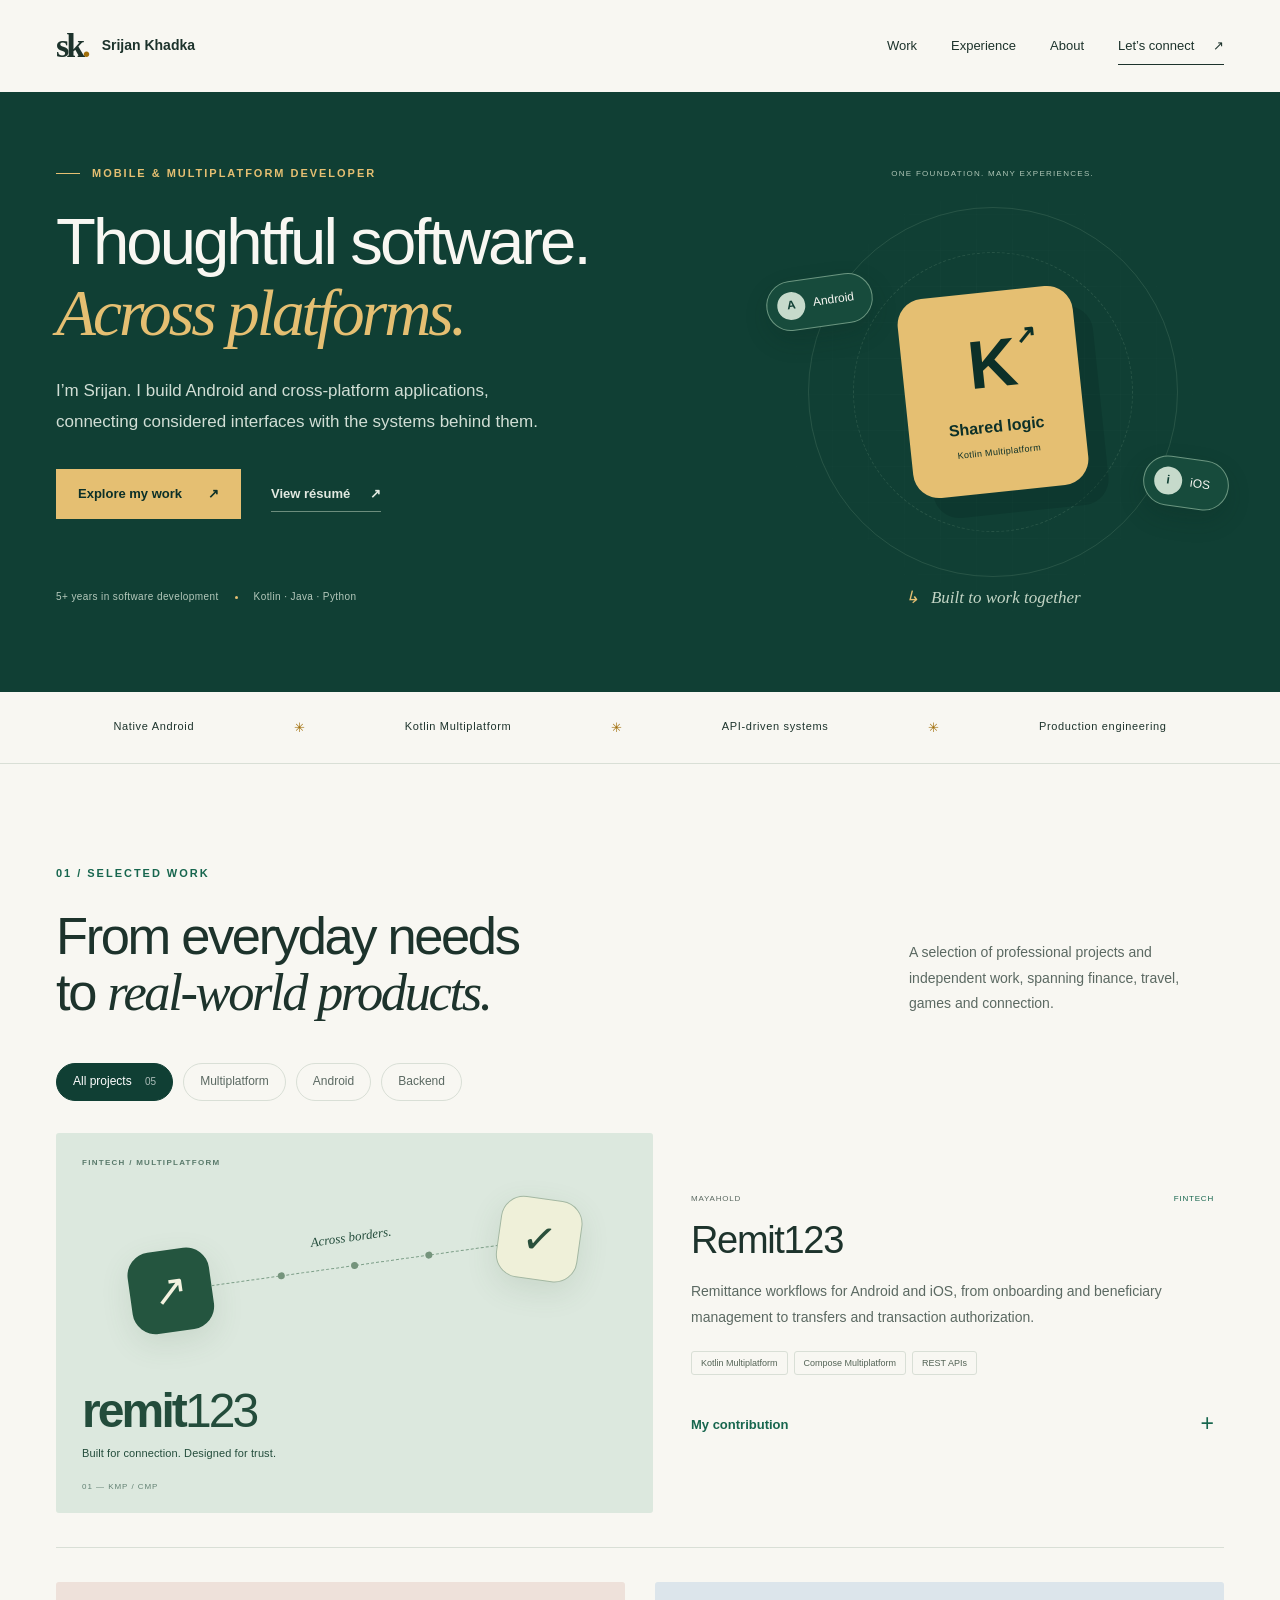
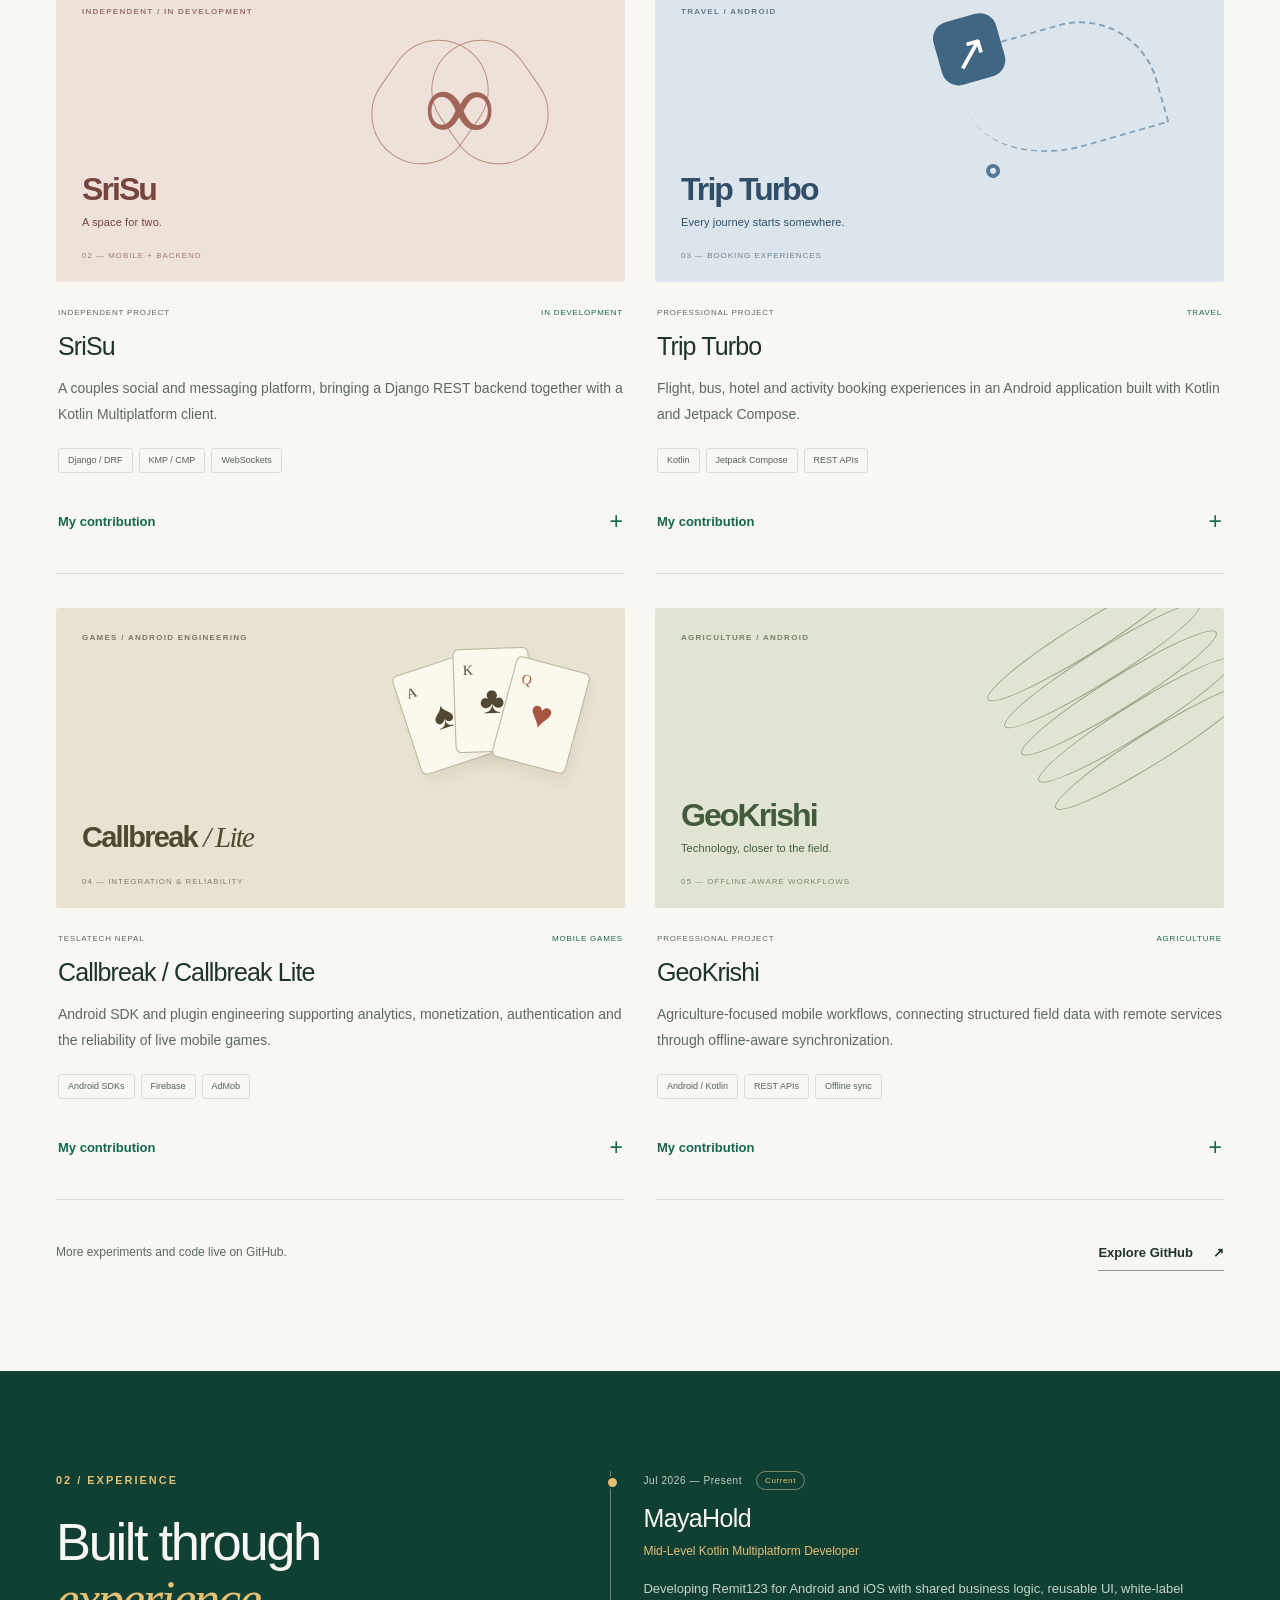
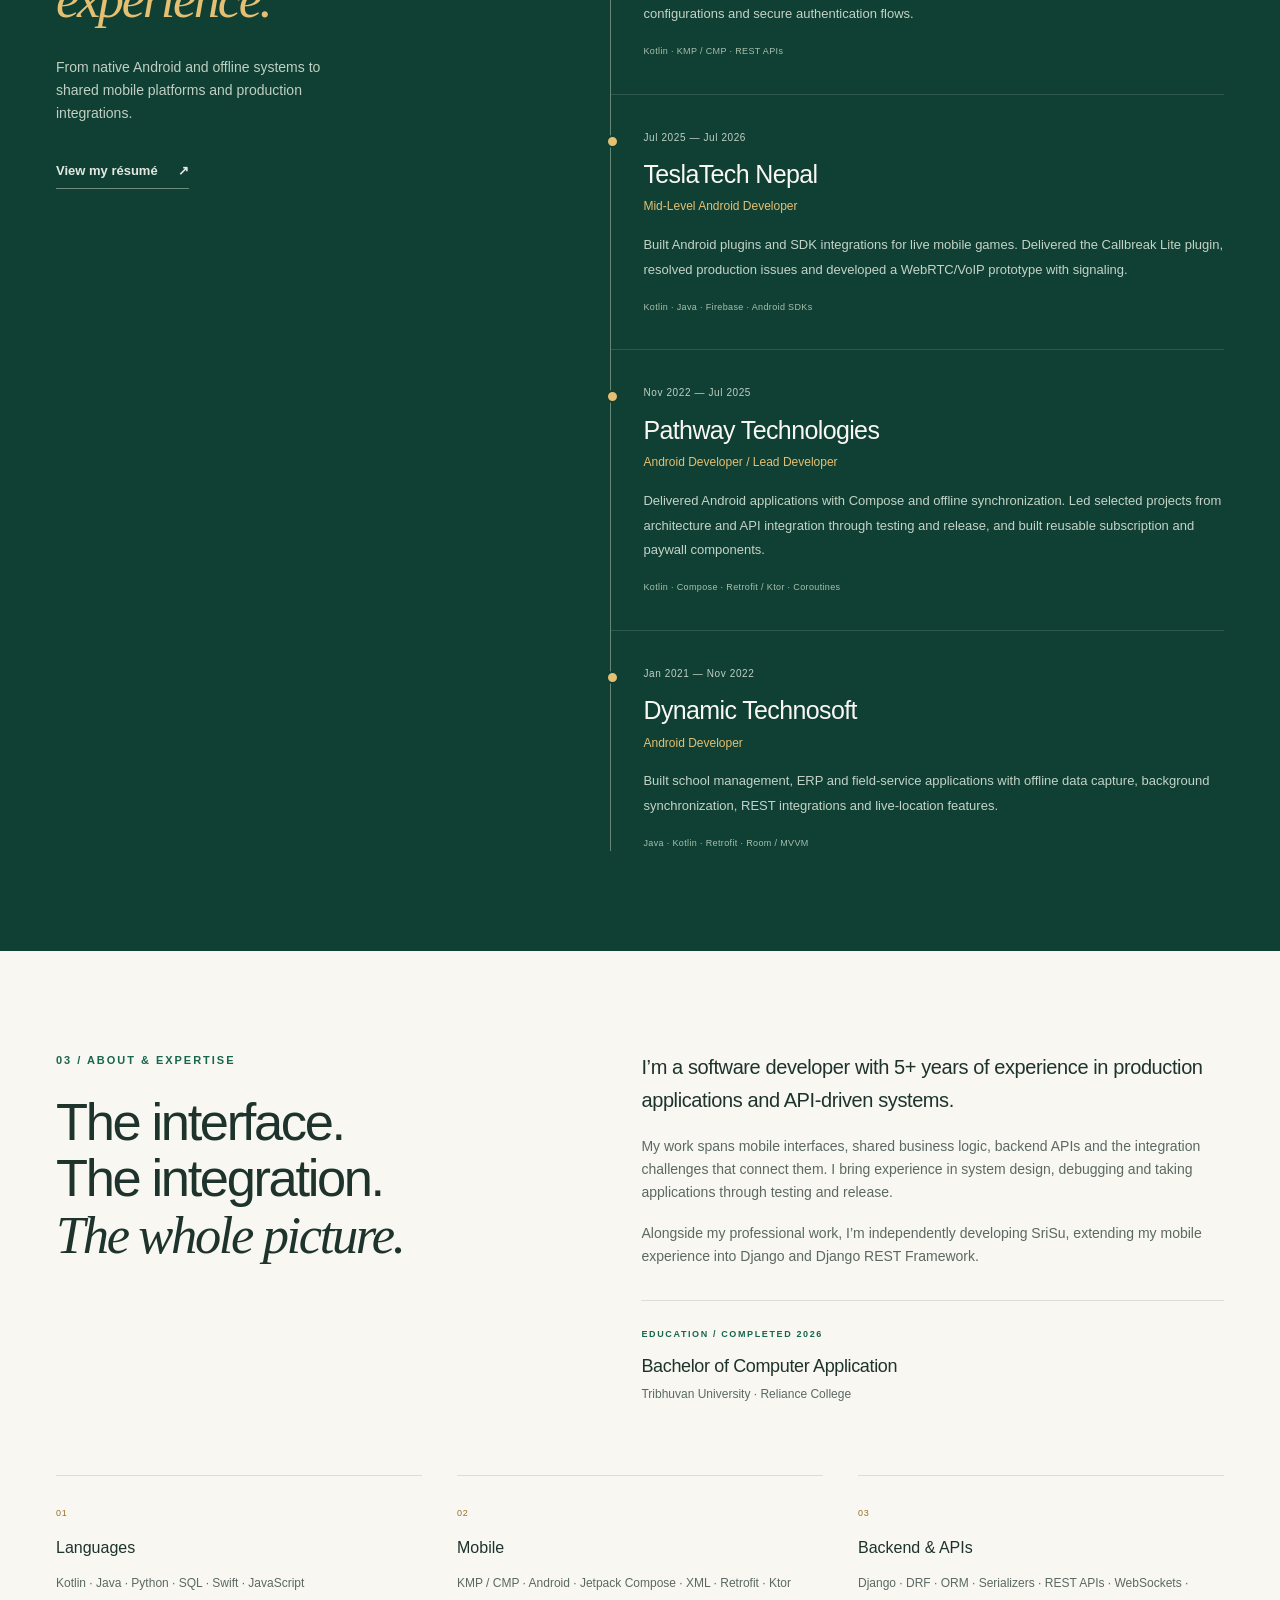
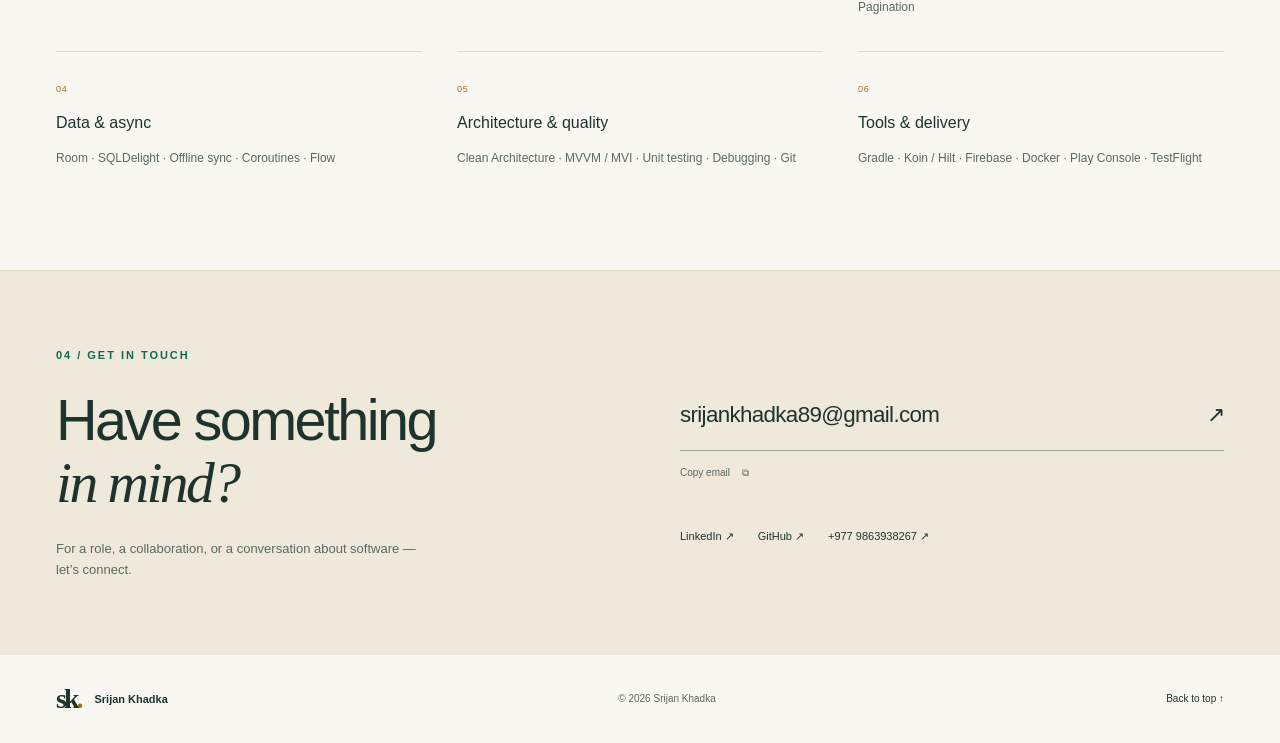
==== index.html @ 3e7a10bf "Build professional portfolio with projects, experience and printable resume" ====
<!doctype html>
<html lang="en">
<head>
  <meta charset="utf-8">
  <meta name="viewport" content="width=device-width, initial-scale=1">
  <meta name="theme-color" content="#103f34">
  <meta name="description" content="Srijan Khadka — software developer with 5+ years of experience in Android, Kotlin Multiplatform and API-driven systems. Explore projects, experience and skills.">
  <meta property="og:type" content="website">
  <meta property="og:title" content="Srijan Khadka | Mobile & Multiplatform Developer">
  <meta property="og:description" content="Thoughtful software. Across platforms. Android, Kotlin Multiplatform and API-driven systems.">
  <meta property="og:url" content="https://srizan12.github.io/Portfolio-Srijan-Khadka/">
  <meta property="og:image" content="https://srizan12.github.io/Portfolio-Srijan-Khadka/social-preview.png">
  <link rel="canonical" href="https://srizan12.github.io/Portfolio-Srijan-Khadka/">
  <link rel="icon" href="favicon.svg" type="image/svg+xml">
  <link rel="stylesheet" href="styles.css">
  <script src="app.js" defer></script>
  <noscript><style>.menu-toggle,.filters,.copy-email{display:none}.site-header nav{display:flex}</style></noscript>
  <title>Srijan Khadka | Mobile & Multiplatform Developer</title>
</head>
<body>
  <a class="skip-link" href="#main">Skip to content</a>
  <header class="site-header">
    <a class="brand" href="#home" aria-label="Srijan Khadka, home"><span class="monogram">sk<span>.</span></span><span>Srijan Khadka</span></a>
    <button class="menu-toggle" aria-expanded="false" aria-controls="navigation">Menu <span aria-hidden="true">☰</span></button>
    <nav id="navigation" aria-label="Main navigation">
      <a href="#work">Work</a><a href="#experience">Experience</a><a href="#about">About</a><a class="nav-contact" href="#contact">Let’s connect <span aria-hidden="true">↗</span></a>
    </nav>
  </header>
  <main id="main">
    <section class="hero" id="home" aria-labelledby="hero-title">
      <div class="hero-main">
        <p class="eyebrow"><span class="small-line"></span> Mobile & multiplatform developer</p>
        <h1 id="hero-title">Thoughtful software.<br><em>Across platforms.</em></h1>
        <p class="hero-intro">I’m Srijan. I build Android and cross-platform applications, connecting considered interfaces with the systems behind them.</p>
        <div class="hero-actions"><a class="button button-gold" href="#work">Explore my work <span aria-hidden="true">↗</span></a><a class="text-link light" href="resume.html">View résumé <span aria-hidden="true">↗</span></a></div>
        <div class="hero-foot"><span>5+ years in software development</span><span class="foot-divider" aria-hidden="true"></span><span>Kotlin · Java · Python</span></div>
      </div>
      <div class="hero-art" aria-label="Shared Kotlin logic connecting Android and iOS">
        <div class="art-grid" aria-hidden="true"></div><span class="art-label">ONE FOUNDATION. MANY EXPERIENCES.</span>
        <div class="orbit orbit-one" aria-hidden="true"></div><div class="orbit orbit-two" aria-hidden="true"></div>
        <div class="platform platform-android"><span class="platform-icon" aria-hidden="true">A</span><span>Android</span></div>
        <div class="shared-core"><span class="core-symbol" aria-hidden="true">K<span>↗</span></span><span>Shared logic</span><small>Kotlin Multiplatform</small></div>
        <div class="platform platform-ios"><span class="platform-icon" aria-hidden="true">i</span><span>iOS</span></div>
        <span class="art-bottom"><span aria-hidden="true">↳</span> Built to work together</span>
      </div>
    </section>
    <div class="expertise-strip" aria-label="Areas of focus"><span>Native Android</span><span aria-hidden="true">✳</span><span>Kotlin Multiplatform</span><span aria-hidden="true">✳</span><span>API-driven systems</span><span aria-hidden="true">✳</span><span>Production engineering</span></div>

    <section class="section work-section" id="work" aria-labelledby="work-title">
      <div class="section-heading"><div><p class="eyebrow">01 / Selected work</p><h2 id="work-title">From everyday needs<br>to <em>real-world products.</em></h2></div><p class="section-note">A selection of professional projects and independent work, spanning finance, travel, games and connection.</p></div>
      <div class="filters" role="group" aria-label="Filter projects"><button aria-pressed="true" data-filter="all">All projects <span>05</span></button><button aria-pressed="false" data-filter="multiplatform">Multiplatform</button><button aria-pressed="false" data-filter="android">Android</button><button aria-pressed="false" data-filter="backend">Backend</button></div>
      <p class="sr-only" id="filter-status" role="status" aria-live="polite"></p>
      <div class="projects">
        <article class="project featured" data-categories="multiplatform" id="remit123">
          <div class="project-art remit-art" aria-hidden="true"><span class="project-art-label">FINTECH / MULTIPLATFORM</span><div class="transfer-graphic"><div class="transfer-node">↗</div><div class="transfer-path"><i></i><i></i><i></i><span>Across borders.</span></div><div class="transfer-node destination">✓</div></div><div class="art-wordmark">remit<span>123</span><small>Built for connection. Designed for trust.</small></div><span class="art-index">01 — KMP / CMP</span></div>
          <div class="project-body"><div class="project-meta"><span>MayaHold</span><span>Fintech</span></div><h3>Remit123</h3><p>Remittance workflows for Android and iOS, from onboarding and beneficiary management to transfers and transaction authorization.</p><div class="tags"><span>Kotlin Multiplatform</span><span>Compose Multiplatform</span><span>REST APIs</span></div><details><summary>My contribution <span aria-hidden="true">+</span></summary><div class="project-detail"><p>Develop shared business logic, reusable interfaces and white-label configurations. Integrate onboarding, OTP, recipient and transaction APIs with validation, error handling and token-based sessions.</p><p>Implement biometric and MPIN flows, and coordinate debugging, QA and release testing across platforms.</p></div></details></div>
        </article>
        <article class="project" data-categories="multiplatform backend" id="srisu">
          <div class="project-art srisu-art" aria-hidden="true"><span class="project-art-label">INDEPENDENT / IN DEVELOPMENT</span><div class="connection-symbol"><i></i><i></i><span>∞</span></div><div class="art-wordmark">SriSu<small>A space for two.</small></div><span class="art-index">02 — MOBILE + BACKEND</span></div>
          <div class="project-body"><div class="project-meta"><span>Independent project</span><span>In development</span></div><h3>SriSu</h3><p>A couples social and messaging platform, bringing a Django REST backend together with a Kotlin Multiplatform client.</p><div class="tags"><span>Django / DRF</span><span>KMP / CMP</span><span>WebSockets</span></div><details><summary>My contribution <span aria-hidden="true">+</span></summary><div class="project-detail"><p>Independently developing ORM models, serializers, API views, authentication, permissions and pagination for couple profiles and Moments.</p><p>Designing private chat with WebSockets and integrating APIs with an offline-aware mobile architecture.</p><a class="text-link" href="https://github.com/SriZan12/SriSu" target="_blank" rel="noopener noreferrer">Explore the public client repository <span aria-hidden="true">↗</span></a></div></details></div>
        </article>
        <article class="project" data-categories="android" id="trip-turbo">
          <div class="project-art trip-art" aria-hidden="true"><span class="project-art-label">TRAVEL / ANDROID</span><div class="route-graphic"><span class="route-start"></span><span class="route-end">↗</span></div><div class="art-wordmark">Trip Turbo<small>Every journey starts somewhere.</small></div><span class="art-index">03 — BOOKING EXPERIENCES</span></div>
          <div class="project-body"><div class="project-meta"><span>Professional project</span><span>Travel</span></div><h3>Trip Turbo</h3><p>Flight, bus, hotel and activity booking experiences in an Android application built with Kotlin and Jetpack Compose.</p><div class="tags"><span>Kotlin</span><span>Jetpack Compose</span><span>REST APIs</span></div><details><summary>My contribution <span aria-hidden="true">+</span></summary><div class="project-detail"><p>Led architecture, REST API integration and delivery across the platform’s booking flows.</p></div></details></div>
        </article>
        <article class="project" data-categories="android" id="callbreak">
          <div class="project-art callbreak-art" aria-hidden="true"><span class="project-art-label">GAMES / ANDROID ENGINEERING</span><div class="playing-cards"><div>A<span>♠</span></div><div>K<span>♣</span></div><div>Q<span>♥</span></div></div><div class="art-wordmark">Callbreak <span>/ Lite</span></div><span class="art-index">04 — INTEGRATION & RELIABILITY</span></div>
          <div class="project-body"><div class="project-meta"><span>TeslaTech Nepal</span><span>Mobile games</span></div><h3>Callbreak / Callbreak Lite</h3><p>Android SDK and plugin engineering supporting analytics, monetization, authentication and the reliability of live mobile games.</p><div class="tags"><span>Android SDKs</span><span>Firebase</span><span>AdMob</span></div><details><summary>My contribution <span aria-hidden="true">+</span></summary><div class="project-detail"><p>Supported Callbreak and Callbreak Lite through SDK integration and production debugging. Independently delivered the Lite plugin.</p><p>Built and maintained integrations for notifications, in-app updates and deep links, and resolved crashes, ANRs and integration issues.</p></div></details></div>
        </article>
        <article class="project" data-categories="android" id="geokrishi">
          <div class="project-art geo-art" aria-hidden="true"><span class="project-art-label">AGRICULTURE / ANDROID</span><div class="field-lines"><i></i><i></i><i></i><i></i><i></i></div><div class="art-wordmark">GeoKrishi<small>Technology, closer to the field.</small></div><span class="art-index">05 — OFFLINE-AWARE WORKFLOWS</span></div>
          <div class="project-body"><div class="project-meta"><span>Professional project</span><span>Agriculture</span></div><h3>GeoKrishi</h3><p>Agriculture-focused mobile workflows, connecting structured field data with remote services through offline-aware synchronization.</p><div class="tags"><span>Android / Kotlin</span><span>REST APIs</span><span>Offline sync</span></div><details><summary>My contribution <span aria-hidden="true">+</span></summary><div class="project-detail"><p>Developed mobile workflows for agriculture, including API integration, structured field data capture and offline-aware synchronization.</p></div></details></div>
        </article>
      </div>
      <div class="work-footer"><p>More experiments and code live on GitHub.</p><a class="text-link" href="https://github.com/SriZan12" target="_blank" rel="noopener noreferrer">Explore GitHub <span aria-hidden="true">↗</span></a></div>
    </section>

    <section class="experience-section" id="experience" aria-labelledby="experience-title"><div class="section experience-inner">
      <div class="experience-intro"><p class="eyebrow">02 / Experience</p><h2 id="experience-title">Built through<br><em>experience.</em></h2><p>From native Android and offline systems to shared mobile platforms and production integrations.</p><a class="text-link light" href="resume.html">View my résumé <span aria-hidden="true">↗</span></a></div>
      <div class="timeline">
        <article class="job"><div class="job-date">Jul 2026 — Present <span class="current">Current</span></div><h3>MayaHold</h3><p class="job-title">Mid-Level Kotlin Multiplatform Developer</p><p>Developing Remit123 for Android and iOS with shared business logic, reusable UI, white-label configurations and secure authentication flows.</p><div class="job-stack">Kotlin · KMP / CMP · REST APIs</div></article>
        <article class="job"><div class="job-date">Jul 2025 — Jul 2026</div><h3>TeslaTech Nepal</h3><p class="job-title">Mid-Level Android Developer</p><p>Built Android plugins and SDK integrations for live mobile games. Delivered the Callbreak Lite plugin, resolved production issues and developed a WebRTC/VoIP prototype with signaling.</p><div class="job-stack">Kotlin · Java · Firebase · Android SDKs</div></article>
        <article class="job"><div class="job-date">Nov 2022 — Jul 2025</div><h3>Pathway Technologies</h3><p class="job-title">Android Developer / Lead Developer</p><p>Delivered Android applications with Compose and offline synchronization. Led selected projects from architecture and API integration through testing and release, and built reusable subscription and paywall components.</p><div class="job-stack">Kotlin · Compose · Retrofit / Ktor · Coroutines</div></article>
        <article class="job"><div class="job-date">Jan 2021 — Nov 2022</div><h3>Dynamic Technosoft</h3><p class="job-title">Android Developer</p><p>Built school management, ERP and field-service applications with offline data capture, background synchronization, REST integrations and live-location features.</p><div class="job-stack">Java · Kotlin · Retrofit · Room / MVVM</div></article>
      </div>
    </div></section>

    <section class="section" id="about" aria-labelledby="about-title">
      <div class="about-grid"><div><p class="eyebrow">03 / About & expertise</p><h2 id="about-title">The interface.<br>The integration.<br><em>The whole picture.</em></h2></div><div class="about-copy"><p class="lead">I’m a software developer with 5+ years of experience in production applications and API-driven systems.</p><p>My work spans mobile interfaces, shared business logic, backend APIs and the integration challenges that connect them. I bring experience in system design, debugging and taking applications through testing and release.</p><p>Alongside my professional work, I’m independently developing SriSu, extending my mobile experience into Django and Django REST Framework.</p><div class="education"><span class="eyebrow">Education / Completed 2026</span><h3>Bachelor of Computer Application</h3><p>Tribhuvan University · Reliance College</p></div></div></div>
      <div class="skills-grid">
        <div class="skill-group"><span class="skill-number">01</span><h3>Languages</h3><p>Kotlin · Java · Python · SQL · Swift · JavaScript</p></div>
        <div class="skill-group"><span class="skill-number">02</span><h3>Mobile</h3><p>KMP / CMP · Android · Jetpack Compose · XML · Retrofit · Ktor</p></div>
        <div class="skill-group"><span class="skill-number">03</span><h3>Backend & APIs</h3><p>Django · DRF · ORM · Serializers · REST APIs · WebSockets · Pagination</p></div>
        <div class="skill-group"><span class="skill-number">04</span><h3>Data & async</h3><p>Room · SQLDelight · Offline sync · Coroutines · Flow</p></div>
        <div class="skill-group"><span class="skill-number">05</span><h3>Architecture & quality</h3><p>Clean Architecture · MVVM / MVI · Unit testing · Debugging · Git</p></div>
        <div class="skill-group"><span class="skill-number">06</span><h3>Tools & delivery</h3><p>Gradle · Koin / Hilt · Firebase · Docker · Play Console · TestFlight</p></div>
      </div>
    </section>
    <section class="contact-section" id="contact" aria-labelledby="contact-title"><div class="section contact-inner"><div><p class="eyebrow">04 / Get in touch</p><h2 id="contact-title">Have something<br><em>in mind?</em></h2><p>For a role, a collaboration, or a conversation about software — let’s connect.</p></div><div class="contact-links"><a class="email-link" href="mailto:srijankhadka89@gmail.com">srijankhadka89@gmail.com <span aria-hidden="true">↗</span></a><button class="copy-email" type="button">Copy email <span aria-hidden="true">⧉</span></button><span class="copy-status" role="status" aria-live="polite"></span><div class="social-links"><a href="https://www.linkedin.com/in/srijan-khadka-b233951b5/" target="_blank" rel="noopener noreferrer">LinkedIn ↗</a><a href="https://github.com/SriZan12" target="_blank" rel="noopener noreferrer">GitHub ↗</a><a href="tel:+9779863938267">+977 9863938267 ↗</a></div></div></div></section>
  </main>
  <footer class="site-footer"><a class="brand" href="#home"><span class="monogram">sk<span>.</span></span><span>Srijan Khadka</span></a><p>© <span id="year">2026</span> Srijan Khadka</p><a class="back-top" href="#home">Back to top ↑</a></footer>
</body>
</html>
---- styles.css ----
@charset "UTF-8";
:root{--forest:#103f34;--deep:#0c3028;--green:#17664e;--gold:#e5bf72;--paper:#f8f7f2;--ink:#1d332c;--muted:#5b6962;--line:#d9dfd6;--serif:Georgia,'Times New Roman',serif;--sans:Inter,'Segoe UI',Arial,sans-serif}
*{box-sizing:border-box}html{scroll-behavior:smooth;scroll-padding-top:100px}body{margin:0;background:var(--paper);color:var(--ink);font-family:var(--sans);font-size:16px;line-height:1.65;-webkit-font-smoothing:antialiased}a{color:inherit;text-decoration:none}button{font:inherit;cursor:pointer}button,a,summary{-webkit-tap-highlight-color:transparent}button:focus-visible,a:focus-visible,summary:focus-visible{outline:3px solid #b77b14;outline-offset:5px}::selection{background:var(--gold);color:var(--deep)}h1,h2,h3,p{margin:0}h1,h2{font-weight:400;letter-spacing:-.045em;line-height:1.08}h2{font-size:clamp(2.5rem,4.1vw,4rem)}h1 em,h2 em{font-family:var(--serif);font-weight:400}h3{line-height:1.25}p{color:var(--muted)}.section{max-width:1280px;padding:100px 56px;margin:auto}.eyebrow{font-size:11px;font-weight:700;letter-spacing:.18em;text-transform:uppercase;margin-bottom:25px;color:var(--green)}.site-header{height:92px;padding:0 56px;max-width:1440px;margin:auto;display:flex;align-items:center;justify-content:space-between;gap:24px}.brand{display:inline-flex;align-items:center;gap:14px;font-size:14px;font-weight:600}.monogram{font-size:34px;font-family:var(--serif);font-weight:700;letter-spacing:-3px;line-height:1}.monogram span{color:#a16f0b}nav{display:flex;align-items:center;gap:34px;font-size:13px}nav a:hover{color:var(--green)}.nav-contact{border-bottom:1px solid var(--ink);padding:8px 0}.nav-contact span{margin-left:15px}.menu-toggle{display:none}.hero{display:grid;grid-template-columns:1.35fr 1fr;background:var(--forest);color:var(--paper);max-width:1360px;margin:0 auto;min-height:600px;overflow:hidden}.hero-main{padding:72px 0 45px 56px;position:relative;z-index:1}.hero .eyebrow{color:var(--gold);display:flex;align-items:center;gap:12px}.small-line{height:1px;width:24px;background:var(--gold)}h1{font-size:clamp(3.2rem,5.1vw,5rem)}h1 em{color:var(--gold)}.hero-intro{max-width:500px;color:#d1ded5;font-size:17px;line-height:1.8;margin:28px 0 32px}.hero-actions{display:flex;align-items:center;gap:30px}.button{display:inline-flex;gap:26px;align-items:center;padding:14px 22px;font-size:13px;font-weight:600;transition:transform .2s,background .2s}.button:hover{transform:translateY(-3px)}.button-gold{color:var(--deep);background:var(--gold)}.button-gold:hover{background:#f2d18e}.text-link{font-size:13px;font-weight:600;display:inline-flex;align-items:center;gap:20px;border-bottom:1px solid #8b9a8e;padding:7px 0}.text-link:hover{color:var(--green);border-color:var(--green)}.text-link.light{color:#e2e9e1;border-color:#6c8d7d}.text-link.light:hover{color:var(--gold);border-color:var(--gold)}.hero-foot{font-size:10px;letter-spacing:.04em;color:#b5c9bc;display:flex;align-items:center;gap:16px;margin-top:70px}.foot-divider{width:3px;height:3px;background:var(--gold);border-radius:50%}.hero-art{position:relative;isolation:isolate;min-height:540px;margin:25px 30px 25px 0;overflow:hidden}.art-grid{position:absolute;inset:25px;background-image:linear-gradient(#ffffff06 1px,transparent 1px),linear-gradient(90deg,#ffffff06 1px,transparent 1px);background-size:36px 36px;mask-image:radial-gradient(ellipse,#000,transparent 75%)}.art-label{position:absolute;top:50px;left:50%;transform:translateX(-50%);font-size:8px;letter-spacing:.16em;white-space:nowrap;color:#afc6b7}.orbit{position:absolute;top:50%;left:50%;border:1px solid #6d947e40;transform:translate(-50%,-50%);border-radius:50%;width:370px;height:370px}.orbit-two{width:280px;height:280px;border-style:dashed;transform:translate(-50%,-50%) rotate(-25deg)}.shared-core{position:absolute;top:50%;left:50%;transform:translate(-50%,-50%) rotate(-6deg);display:flex;align-items:center;flex-direction:column;justify-content:center;background:var(--gold);color:var(--deep);height:200px;width:176px;border-radius:26px;box-shadow:18px 22px 0 #072a2350;z-index:2}.core-symbol{font-size:68px;line-height:1.15;font-weight:800;letter-spacing:-5px;position:relative}.core-symbol span{font-size:25px;position:absolute;top:0;right:-27px;letter-spacing:0}.shared-core>span:nth-child(2){font-size:16px;font-weight:600;margin-top:12px}.shared-core small{font-size:9px;letter-spacing:.04em;margin-top:4px}.platform{position:absolute;display:flex;align-items:center;gap:8px;padding:10px 18px 10px 10px;border:1px solid #6b9680;background:#174b3c;border-radius:30px;font-size:12px;z-index:3;box-shadow:0 10px 25px #09291e33}.platform-icon{height:28px;width:28px;border-radius:50%;background:#c6dacb;color:var(--forest);display:grid;place-items:center;font-weight:600}.platform-android{left:6%;top:29%;transform:rotate(-8deg)}.platform-ios{right:4%;bottom:29%;transform:rotate(8deg)}.art-bottom{position:absolute;bottom:55px;left:50%;transform:translateX(-50%);white-space:nowrap;font-family:var(--serif);font-size:17px;font-style:italic;color:#c2d4c4}.art-bottom span{color:var(--gold);margin-right:8px}.expertise-strip{max-width:1360px;margin:auto;display:flex;justify-content:space-evenly;gap:16px;padding:25px 30px;border-bottom:1px solid var(--line);font-size:11px;letter-spacing:.06em}.expertise-strip span:nth-child(even){color:#a16f0b;font-size:13px}.section-heading{display:flex;align-items:flex-end;justify-content:space-between;gap:40px;margin-bottom:42px}.section-note{max-width:315px;font-size:14px;line-height:1.8;padding-bottom:5px}.filters{display:flex;gap:10px;flex-wrap:wrap;margin-bottom:32px}.filters button{border:1px solid var(--line);padding:8px 16px;border-radius:24px;background:transparent;color:var(--muted);font-size:12px}.filters button[aria-pressed=true]{background:var(--forest);border-color:var(--forest);color:white}.filters button:hover{border-color:var(--forest)}.filters button span{margin-left:10px;opacity:.65;font-size:10px}.projects{display:grid;grid-template-columns:1fr 1fr;gap:34px 30px}.project{min-width:0;border-bottom:1px solid var(--line);padding-bottom:22px}.project[hidden]{display:none}.featured{grid-column:1/-1;display:grid;grid-template-columns:1.12fr 1fr;align-items:center;gap:38px;padding-bottom:34px}.project-art{height:300px;position:relative;overflow:hidden;border-radius:3px}.featured .project-art{height:380px}.project-art-label{position:absolute;left:26px;top:23px;font-size:8px;letter-spacing:.16em;font-weight:600;opacity:.7}.art-index{position:absolute;bottom:20px;left:26px;font-size:8px;letter-spacing:.12em;opacity:.65}.art-wordmark{position:absolute;left:26px;bottom:53px;font-size:32px;font-weight:600;letter-spacing:-.06em;line-height:1.2}.art-wordmark small{display:block;font-size:11px;letter-spacing:.01em;font-weight:400;margin-top:7px}.remit-art{background:#dce8de;color:#234c3b}.remit-art .art-wordmark{font-size:48px}.remit-art .art-wordmark>span{font-weight:300}.transfer-graphic{position:absolute;top:24%;left:12%;right:12%;display:flex;align-items:center;transform:rotate(-8deg)}.transfer-node{flex-shrink:0;width:82px;height:82px;border-radius:23px;background:#24553f;box-shadow:0 10px 30px #446b4820;color:#f4f2df;display:grid;place-items:center;font-size:42px}.destination{background:#eff0d9;color:#2a503c;transform:rotate(16deg);border:1px solid #a4b8a3}.transfer-path{flex:1;display:flex;justify-content:space-evenly;position:relative}.transfer-path:before{content:'';position:absolute;top:50%;width:100%;border-top:1px dashed #7e9f89}.transfer-path i{width:7px;height:7px;border-radius:50%;background:#75947c;position:relative}.transfer-path span{position:absolute;white-space:nowrap;font-family:var(--serif);font-style:italic;font-size:13px;top:-36px}.srisu-art{background:#eee1da;color:#77453d}.connection-symbol{position:absolute;right:15%;top:55px;width:160px;height:130px}.connection-symbol i{position:absolute;border:1px solid #bd8d7f;width:100px;height:130px;border-radius:55px;transform:rotate(35deg)}.connection-symbol i:nth-child(2){right:0;transform:rotate(-35deg)}.connection-symbol span{position:absolute;inset:20px 0;text-align:center;font-family:var(--serif);font-size:100px;color:#a16657;line-height:1}.trip-art{background:#dce5eb;color:#314e68}.route-graphic{position:absolute;width:190px;height:125px;border:2px dashed #88a3b7;border-left:0;border-bottom-left-radius:55%;border-top-right-radius:80px;right:12%;top:44px;transform:rotate(-16deg)}.route-start{position:absolute;width:14px;height:14px;border:4px solid #547896;border-radius:50%;bottom:-7px;left:0;background:#dce5eb}.route-end{position:absolute;top:-35px;left:-15px;width:65px;height:65px;background:#3f6683;border-radius:17px;display:grid;place-items:center;color:white;font-size:45px}.callbreak-art{background:#e8e2d0;color:#504833}.playing-cards{position:absolute;right:8%;top:55px;display:flex}.playing-cards>div{width:76px;height:104px;padding:9px;background:#fbf8ed;border:1px solid #b9b29a;border-radius:6px;box-shadow:4px 8px 12px #645b3512;font-family:var(--serif);font-size:14px;transform:rotate(-18deg)}.playing-cards>div:nth-child(2){transform:translateY(-15px) rotate(-2deg);margin-left:-27px}.playing-cards>div:nth-child(3){transform:rotate(15deg);margin-left:-27px;color:#a75440}.playing-cards span{display:block;text-align:center;font-size:38px;line-height:1}.callbreak-art .art-wordmark{font-size:29px}.callbreak-art .art-wordmark>span{font-weight:300;font-family:var(--serif);font-style:italic}.geo-art{background:#dfe5d2;color:#435b3b}.field-lines{position:absolute;width:230px;height:160px;right:-10px;top:5px;transform:rotate(-32deg);overflow:hidden}.field-lines i{display:block;height:32px;border:1px solid #90a47d;border-radius:60%}.project-body{padding:24px 2px 0}.featured .project-body{padding:0 10px 0 0}.project-meta{display:flex;gap:16px;justify-content:space-between;text-transform:uppercase;font-size:8px;letter-spacing:.1em;color:var(--muted);margin-bottom:12px}.project-meta span:last-child{color:var(--green)}.project h3{font-size:25px;font-weight:500;letter-spacing:-.035em;margin-bottom:14px}.featured h3{font-size:38px}.project-body>p{font-size:14px;line-height:1.85}.tags{display:flex;flex-wrap:wrap;gap:6px;margin:20px 0}.tags span{font-size:9px;border:1px solid var(--line);padding:4px 9px;border-radius:3px;color:#536355}.project details{font-size:13px}.project summary{list-style:none;cursor:pointer;display:flex;justify-content:space-between;align-items:center;padding:10px 0;color:var(--green);font-weight:600}.project summary::-webkit-details-marker{display:none}.project summary span{font-size:23px;font-weight:300;transition:transform .2s}.project details[open] summary span{transform:rotate(45deg)}.project-detail{border-top:1px solid var(--line);padding:14px 0 0}.project-detail p+p{margin-top:10px}.project-detail .text-link{margin-top:10px;font-size:12px}.work-footer{display:flex;justify-content:space-between;align-items:center;gap:25px;padding-top:35px}.work-footer p{font-size:12px}.experience-section{background:var(--forest);color:var(--paper)}.experience-inner{display:grid;grid-template-columns:1fr 1.35fr;gap:100px}.experience-intro{align-self:start;position:sticky;top:40px}.experience-section .eyebrow{color:var(--gold)}.experience-intro h2 em{color:var(--gold)}.experience-intro>p:not(.eyebrow){color:#c0d0c3;max-width:285px;font-size:14px;margin:28px 0}.timeline{border-left:1px solid #658575;position:relative}.job{padding:0 0 35px 32px;margin-bottom:35px;position:relative;border-bottom:1px solid #ffffff20}.job:last-child{margin-bottom:0;padding-bottom:0;border-bottom:0}.job:before{content:'';position:absolute;left:-5px;top:5px;width:9px;height:9px;border:2px solid var(--forest);background:var(--gold);border-radius:50%}.job-date{font-size:10px;letter-spacing:.06em;color:#c0d0c3;margin-bottom:13px;display:flex;align-items:center;gap:14px}.current{font-size:8px;padding:2px 8px;border:1px solid #788e66;border-radius:20px;color:var(--gold)}.job h3{font-size:25px;font-weight:400;letter-spacing:-.025em;margin-bottom:5px}.job-title{font-size:12px!important;color:var(--gold)!important;margin-bottom:15px}.job>p{color:#c4d3c7;font-size:13px;line-height:1.9}.job-stack{font-size:9px;letter-spacing:.04em;color:#a8c0ac;margin-top:17px}.about-grid{display:grid;grid-template-columns:1fr 1.2fr;gap:100px;margin-bottom:70px}.about-copy p{font-size:14px;margin-bottom:18px}.about-copy .lead{font-size:20px;line-height:1.65;letter-spacing:-.02em;color:var(--ink)}.education{border-top:1px solid var(--line);padding-top:26px;margin-top:32px}.education .eyebrow{font-size:9px;display:block;margin-bottom:13px}.education h3{font-size:18px;letter-spacing:-.02em;font-weight:500;margin-bottom:8px}.education p{font-size:12px;margin-bottom:0}.skills-grid{display:grid;grid-template-columns:repeat(3,1fr);gap:32px 35px}.skill-group{border-top:1px solid var(--line);padding-top:22px}.skill-number{font-size:9px;letter-spacing:.08em;color:#987027}.skill-group h3{font-size:16px;font-weight:500;margin:13px 0}.skill-group p{font-size:12px;line-height:2}.contact-section{background:#eee9db;border-top:1px solid #ded7c6}.contact-inner{display:grid;grid-template-columns:1fr 1fr;gap:80px;align-items:center;padding-top:75px;padding-bottom:75px}.contact-inner h2{font-size:clamp(3rem,4.5vw,4.4rem)}.contact-inner>div>p:not(.eyebrow){max-width:360px;margin-top:23px;font-size:13px}.email-link{font-size:clamp(15px,1.75vw,23px);display:flex;align-items:center;justify-content:space-between;gap:15px;border-bottom:1px solid #9aab96;letter-spacing:-.03em;padding:16px 0}.email-link:hover{color:var(--green)}.copy-email{background:transparent;border:0;color:var(--muted);padding:14px 0;font-size:10px;display:inline-flex;align-items:center;gap:12px}.copy-status{font-size:10px;color:var(--green);margin-left:12px}.social-links{display:flex;flex-wrap:wrap;gap:24px;margin-top:32px;font-size:11px}.social-links a:hover{text-decoration:underline}.site-footer{max-width:1360px;margin:auto;display:flex;align-items:center;justify-content:space-between;padding:30px 56px;gap:30px}.site-footer p{font-size:10px}.site-footer .brand{font-size:11px}.site-footer .monogram{font-size:28px}.back-top{font-size:10px}.skip-link{position:absolute;top:-100px;left:10px;padding:10px 20px;background:var(--gold);z-index:20}.skip-link:focus{top:10px}.sr-only{position:absolute;width:1px;height:1px;padding:0;margin:-1px;overflow:hidden;clip:rect(0,0,0,0);white-space:nowrap;border:0}
@media(min-width:1440px){.hero-main{padding-left:76px}.hero-art{margin-right:40px}}
@media(max-width:1050px){.site-header{padding:0 32px}.hero-main{padding-left:32px}h1{font-size:clamp(3rem,5.3vw,4rem)}.hero{grid-template-columns:1.4fr 1fr}.hero-art{margin-right:5px}.orbit-one{width:290px;height:290px}.orbit-two{width:225px;height:225px}.shared-core{width:145px;height:175px}.platform-android{left:0;top:25%}.platform-ios{right:0;bottom:25%}.hero-intro{font-size:15px}.hero-foot{font-size:9px;gap:10px}.section{padding:80px 32px}.experience-inner,.about-grid{gap:55px}.contact-inner{gap:45px}.site-footer{padding:28px 32px}.featured{gap:28px}.featured .project-art{height:360px}}
@media(max-width:760px){html{scroll-padding-top:30px}.site-header{height:auto;min-height:78px;flex-wrap:wrap;padding:20px 24px;gap:18px}.brand{font-size:12px}.monogram{font-size:30px}.menu-toggle{display:flex;align-items:center;gap:10px;border:0;background:transparent;color:var(--ink);font-size:12px;padding:8px 0}.site-header nav{display:none;flex-basis:100%;flex-direction:column;align-items:stretch;gap:0;padding:4px 0}.site-header nav.is-open{display:flex}.site-header nav a{padding:12px 0;border-bottom:1px solid var(--line)}.hero{grid-template-columns:1fr}.hero-main{padding:50px 24px 0}.hero .eyebrow{font-size:9px;letter-spacing:.14em}h1{font-size:clamp(2.8rem,8.5vw,4rem)}.hero-intro{font-size:15px;max-width:520px}.hero-foot{margin-top:35px;font-size:9px}.hero-art{min-height:370px;margin:0 15px}.art-label{top:30px}.art-bottom{bottom:25px}.platform-android{left:calc(50% - 160px);top:24%}.platform-ios{right:calc(50% - 155px);bottom:24%}.orbit-one{width:310px;height:310px}.orbit-two{width:240px;height:240px}.shared-core{height:165px;width:145px}.core-symbol{font-size:53px}.shared-core>span:nth-child(2){font-size:14px}.expertise-strip{padding:22px 24px;display:grid;grid-template-columns:1fr 1fr;gap:12px 20px;text-align:center;font-size:9px}.expertise-strip span:nth-child(even){display:none}.section{padding:65px 24px}.section-heading{display:block;margin-bottom:28px}.section-note{margin-top:24px;max-width:450px;font-size:13px}h2{font-size:2.65rem}.filters{gap:7px}.filters button{padding:8px 12px;font-size:11px}.projects{grid-template-columns:1fr;gap:32px}.featured{display:block}.featured .project-art,.project-art{height:300px}.featured .project-body{padding:24px 2px 0}.featured h3,.project h3{font-size:27px}.project-body>p{font-size:13px}.project-meta{font-size:8px}.tags span{font-size:9px}.transfer-graphic{top:20%}.transfer-node{height:68px;width:68px;font-size:34px}.remit-art .art-wordmark{font-size:39px}.work-footer{align-items:flex-start}.work-footer p{max-width:170px;font-size:11px}.work-footer .text-link{font-size:11px}.experience-inner,.about-grid,.contact-inner{grid-template-columns:1fr;gap:42px}.experience-intro{position:static}.experience-intro>p:not(.eyebrow){max-width:100%;margin:20px 0}.timeline{margin-left:5px}.job{padding-left:24px}.job h3{font-size:24px}.job-date{font-size:10px}.about-grid{margin-bottom:45px}.about-copy .lead{font-size:18px}.skills-grid{grid-template-columns:1fr 1fr;gap:28px 22px}.skill-group h3{font-size:14px}.skill-group p{font-size:11px}.contact-inner{gap:28px}.contact-inner h2{font-size:3.4rem}.email-link{font-size:19px}.social-links{gap:20px;margin-top:20px}.site-footer{padding:26px 24px;flex-wrap:wrap;gap:20px}.site-footer p{order:3;flex-basis:100%;font-size:9px}.site-footer .back-top{margin-left:auto}.hero-actions{gap:24px}.button{font-size:12px;padding:13px 18px}.text-link{font-size:12px}}
@media(max-width:360px){.hero-foot{flex-wrap:wrap;gap:8px}.foot-divider{display:none}.hero-foot span{flex-basis:100%}.hero-actions{gap:18px}.hero-main,.section{padding-left:20px;padding-right:20px}.email-link{font-size:16px}.skills-grid{grid-template-columns:1fr}.hero-art{margin:0}.art-label{font-size:7px}.filters button{font-size:10px;padding:7px 10px}}
@media(prefers-reduced-motion:reduce){html{scroll-behavior:auto}*,*:before,*:after{transition:none!important;animation:none!important}}
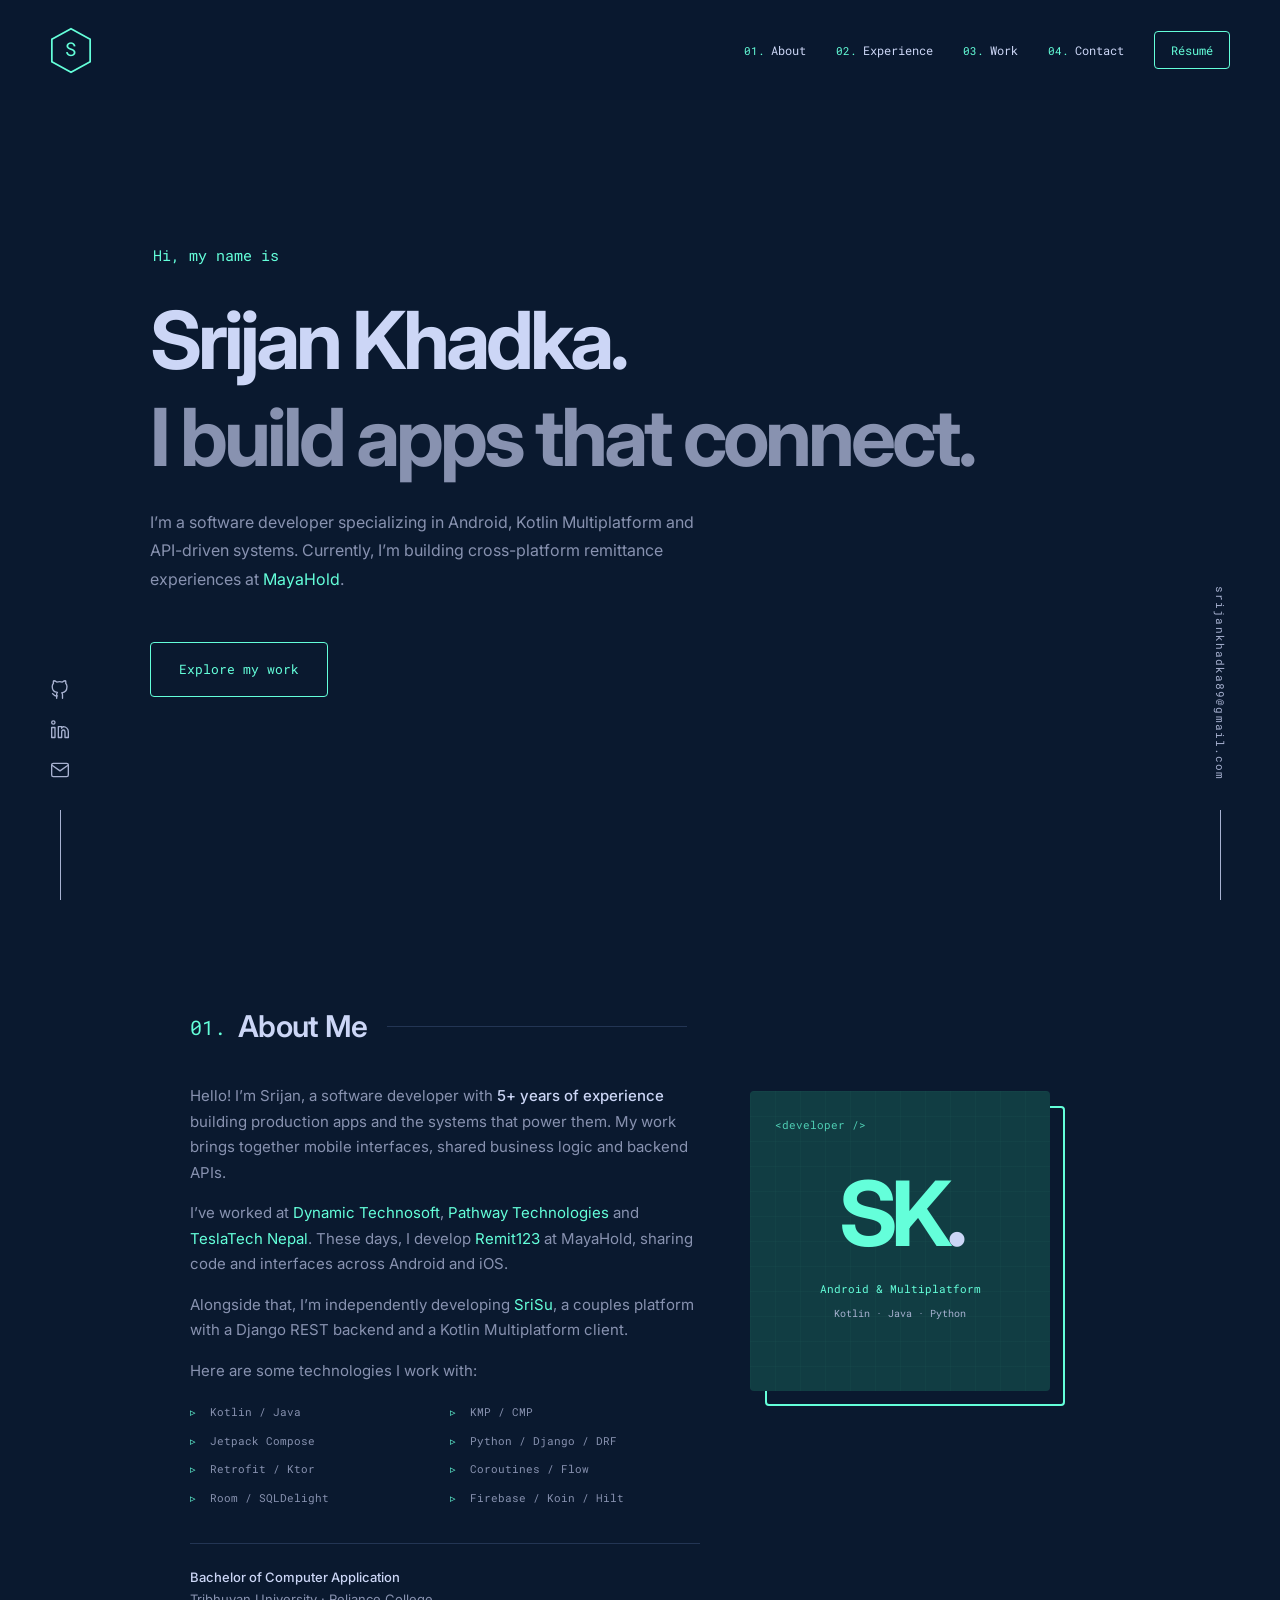
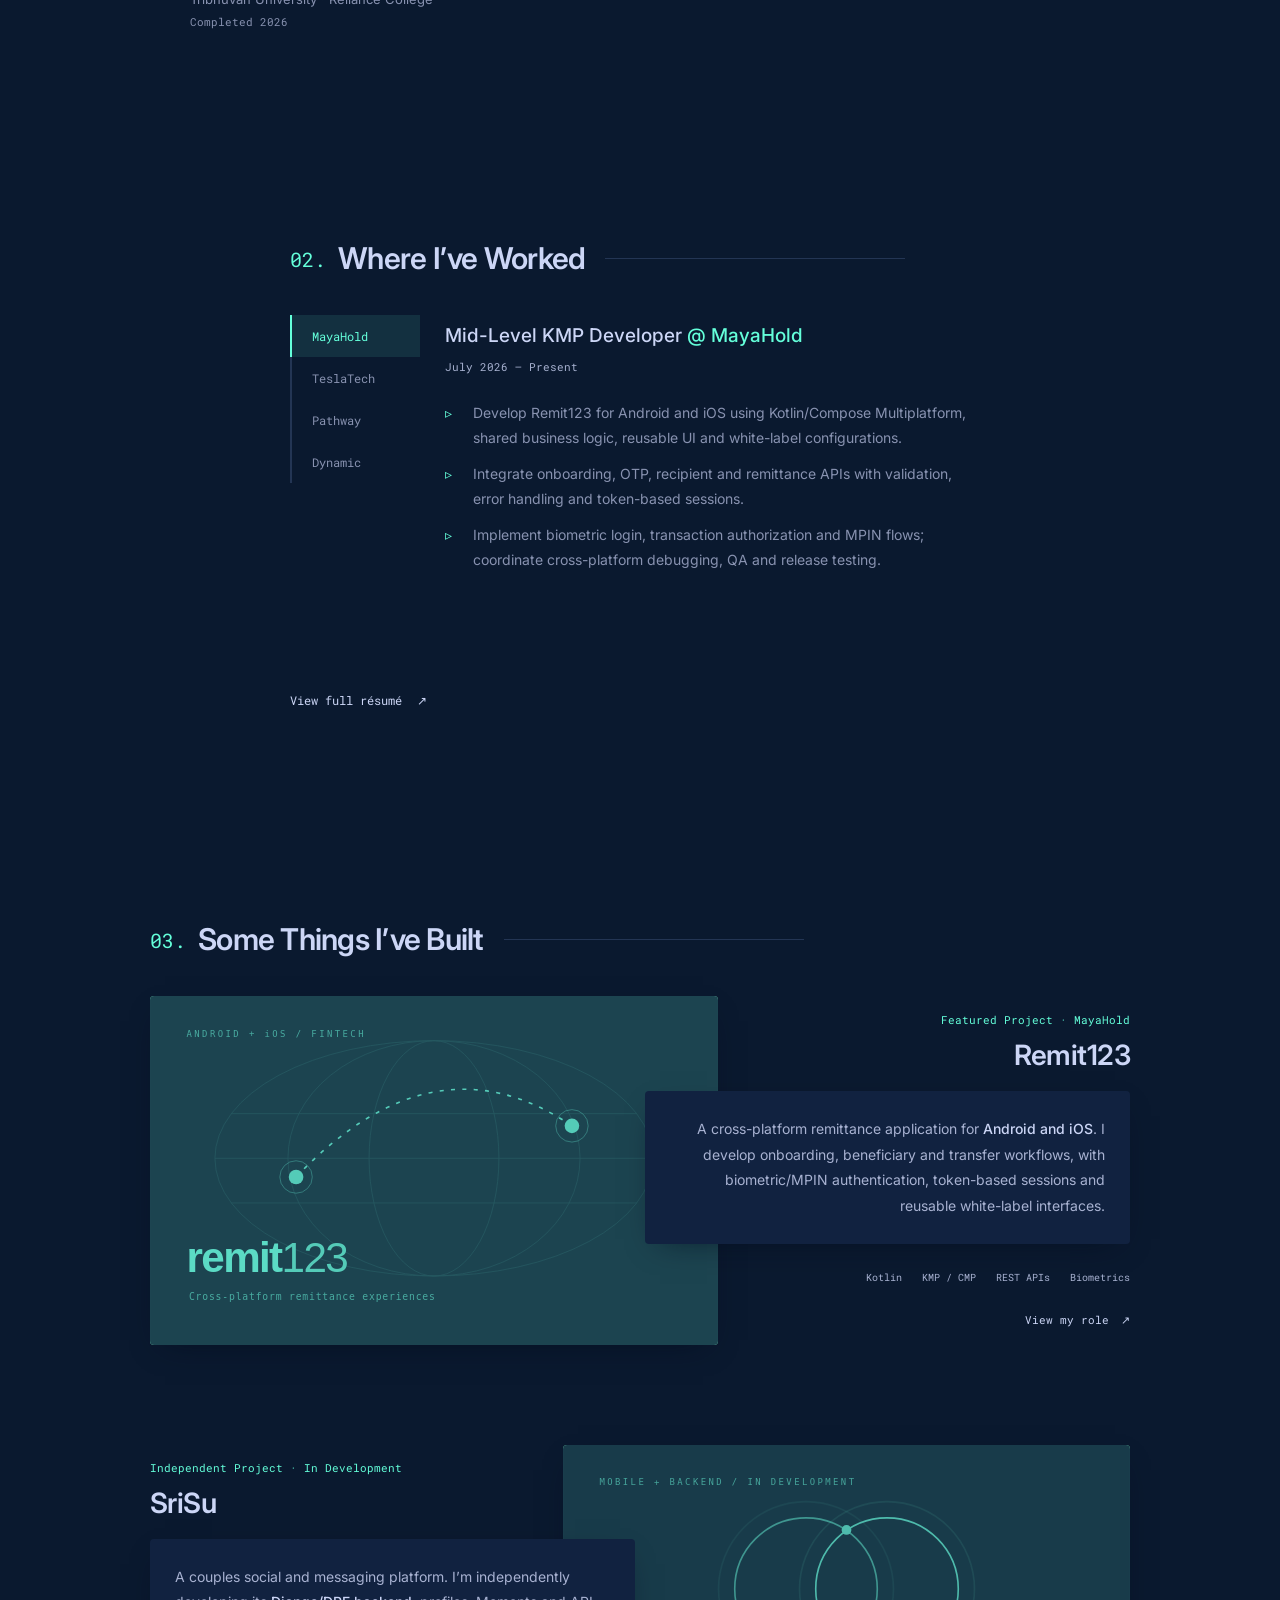
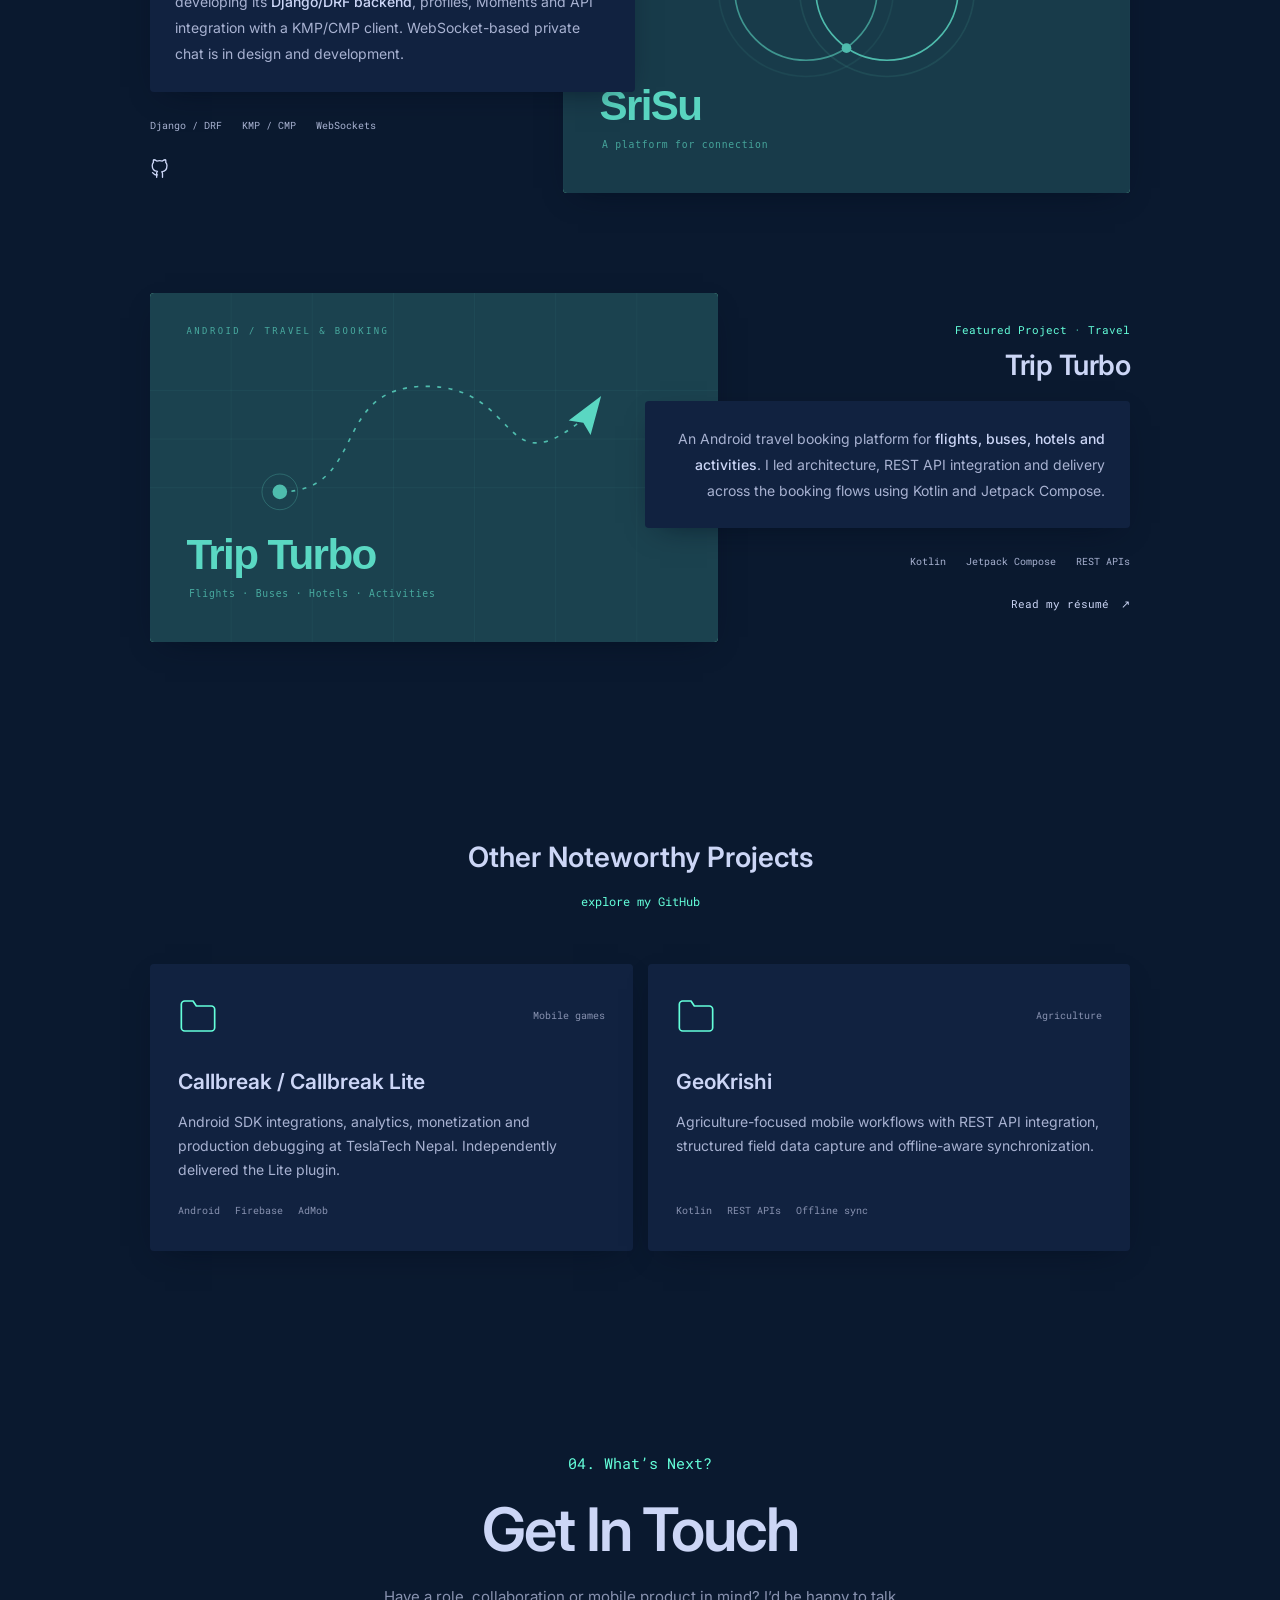
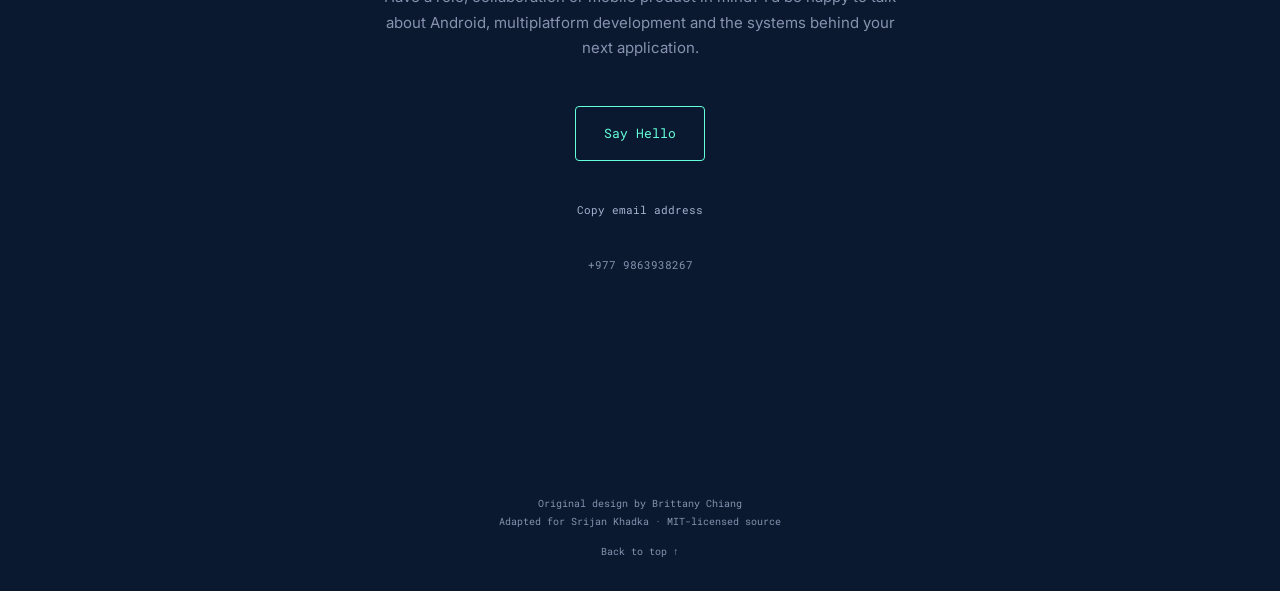
==== commit 23a27bb5: "Redesign portfolio using Brittany Chiang v4 with attribution" ====
--- a/index.html
+++ b/index.html
@@ -1,103 +1,43 @@
 <!doctype html>
-<html lang="en">
-<head>
-  <meta charset="utf-8">
-  <meta name="viewport" content="width=device-width, initial-scale=1">
-  <meta name="theme-color" content="#103f34">
-  <meta name="description" content="Srijan Khadka — software developer with 5+ years of experience in Android, Kotlin Multiplatform and API-driven systems. Explore projects, experience and skills.">
-  <meta property="og:type" content="website">
-  <meta property="og:title" content="Srijan Khadka | Mobile & Multiplatform Developer">
-  <meta property="og:description" content="Thoughtful software. Across platforms. Android, Kotlin Multiplatform and API-driven systems.">
-  <meta property="og:url" content="https://srizan12.github.io/Portfolio-Srijan-Khadka/">
-  <meta property="og:image" content="https://srizan12.github.io/Portfolio-Srijan-Khadka/social-preview.png">
-  <link rel="canonical" href="https://srizan12.github.io/Portfolio-Srijan-Khadka/">
-  <link rel="icon" href="favicon.svg" type="image/svg+xml">
-  <link rel="stylesheet" href="styles.css">
-  <script src="app.js" defer></script>
-  <noscript><style>.menu-toggle,.filters,.copy-email{display:none}.site-header nav{display:flex}</style></noscript>
-  <title>Srijan Khadka | Mobile & Multiplatform Developer</title>
-</head>
-<body>
-  <a class="skip-link" href="#main">Skip to content</a>
-  <header class="site-header">
-    <a class="brand" href="#home" aria-label="Srijan Khadka, home"><span class="monogram">sk<span>.</span></span><span>Srijan Khadka</span></a>
-    <button class="menu-toggle" aria-expanded="false" aria-controls="navigation">Menu <span aria-hidden="true">☰</span></button>
-    <nav id="navigation" aria-label="Main navigation">
-      <a href="#work">Work</a><a href="#experience">Experience</a><a href="#about">About</a><a class="nav-contact" href="#contact">Let’s connect <span aria-hidden="true">↗</span></a>
-    </nav>
-  </header>
-  <main id="main">
-    <section class="hero" id="home" aria-labelledby="hero-title">
-      <div class="hero-main">
-        <p class="eyebrow"><span class="small-line"></span> Mobile & multiplatform developer</p>
-        <h1 id="hero-title">Thoughtful software.<br><em>Across platforms.</em></h1>
-        <p class="hero-intro">I’m Srijan. I build Android and cross-platform applications, connecting considered interfaces with the systems behind them.</p>
-        <div class="hero-actions"><a class="button button-gold" href="#work">Explore my work <span aria-hidden="true">↗</span></a><a class="text-link light" href="resume.html">View résumé <span aria-hidden="true">↗</span></a></div>
-        <div class="hero-foot"><span>5+ years in software development</span><span class="foot-divider" aria-hidden="true"></span><span>Kotlin · Java · Python</span></div>
-      </div>
-      <div class="hero-art" aria-label="Shared Kotlin logic connecting Android and iOS">
-        <div class="art-grid" aria-hidden="true"></div><span class="art-label">ONE FOUNDATION. MANY EXPERIENCES.</span>
-        <div class="orbit orbit-one" aria-hidden="true"></div><div class="orbit orbit-two" aria-hidden="true"></div>
-        <div class="platform platform-android"><span class="platform-icon" aria-hidden="true">A</span><span>Android</span></div>
-        <div class="shared-core"><span class="core-symbol" aria-hidden="true">K<span>↗</span></span><span>Shared logic</span><small>Kotlin Multiplatform</small></div>
-        <div class="platform platform-ios"><span class="platform-icon" aria-hidden="true">i</span><span>iOS</span></div>
-        <span class="art-bottom"><span aria-hidden="true">↳</span> Built to work together</span>
-      </div>
-    </section>
-    <div class="expertise-strip" aria-label="Areas of focus"><span>Native Android</span><span aria-hidden="true">✳</span><span>Kotlin Multiplatform</span><span aria-hidden="true">✳</span><span>API-driven systems</span><span aria-hidden="true">✳</span><span>Production engineering</span></div>
-
-    <section class="section work-section" id="work" aria-labelledby="work-title">
-      <div class="section-heading"><div><p class="eyebrow">01 / Selected work</p><h2 id="work-title">From everyday needs<br>to <em>real-world products.</em></h2></div><p class="section-note">A selection of professional projects and independent work, spanning finance, travel, games and connection.</p></div>
-      <div class="filters" role="group" aria-label="Filter projects"><button aria-pressed="true" data-filter="all">All projects <span>05</span></button><button aria-pressed="false" data-filter="multiplatform">Multiplatform</button><button aria-pressed="false" data-filter="android">Android</button><button aria-pressed="false" data-filter="backend">Backend</button></div>
-      <p class="sr-only" id="filter-status" role="status" aria-live="polite"></p>
-      <div class="projects">
-        <article class="project featured" data-categories="multiplatform" id="remit123">
-          <div class="project-art remit-art" aria-hidden="true"><span class="project-art-label">FINTECH / MULTIPLATFORM</span><div class="transfer-graphic"><div class="transfer-node">↗</div><div class="transfer-path"><i></i><i></i><i></i><span>Across borders.</span></div><div class="transfer-node destination">✓</div></div><div class="art-wordmark">remit<span>123</span><small>Built for connection. Designed for trust.</small></div><span class="art-index">01 — KMP / CMP</span></div>
-          <div class="project-body"><div class="project-meta"><span>MayaHold</span><span>Fintech</span></div><h3>Remit123</h3><p>Remittance workflows for Android and iOS, from onboarding and beneficiary management to transfers and transaction authorization.</p><div class="tags"><span>Kotlin Multiplatform</span><span>Compose Multiplatform</span><span>REST APIs</span></div><details><summary>My contribution <span aria-hidden="true">+</span></summary><div class="project-detail"><p>Develop shared business logic, reusable interfaces and white-label configurations. Integrate onboarding, OTP, recipient and transaction APIs with validation, error handling and token-based sessions.</p><p>Implement biometric and MPIN flows, and coordinate debugging, QA and release testing across platforms.</p></div></details></div>
-        </article>
-        <article class="project" data-categories="multiplatform backend" id="srisu">
-          <div class="project-art srisu-art" aria-hidden="true"><span class="project-art-label">INDEPENDENT / IN DEVELOPMENT</span><div class="connection-symbol"><i></i><i></i><span>∞</span></div><div class="art-wordmark">SriSu<small>A space for two.</small></div><span class="art-index">02 — MOBILE + BACKEND</span></div>
-          <div class="project-body"><div class="project-meta"><span>Independent project</span><span>In development</span></div><h3>SriSu</h3><p>A couples social and messaging platform, bringing a Django REST backend together with a Kotlin Multiplatform client.</p><div class="tags"><span>Django / DRF</span><span>KMP / CMP</span><span>WebSockets</span></div><details><summary>My contribution <span aria-hidden="true">+</span></summary><div class="project-detail"><p>Independently developing ORM models, serializers, API views, authentication, permissions and pagination for couple profiles and Moments.</p><p>Designing private chat with WebSockets and integrating APIs with an offline-aware mobile architecture.</p><a class="text-link" href="https://github.com/SriZan12/SriSu" target="_blank" rel="noopener noreferrer">Explore the public client repository <span aria-hidden="true">↗</span></a></div></details></div>
-        </article>
-        <article class="project" data-categories="android" id="trip-turbo">
-          <div class="project-art trip-art" aria-hidden="true"><span class="project-art-label">TRAVEL / ANDROID</span><div class="route-graphic"><span class="route-start"></span><span class="route-end">↗</span></div><div class="art-wordmark">Trip Turbo<small>Every journey starts somewhere.</small></div><span class="art-index">03 — BOOKING EXPERIENCES</span></div>
-          <div class="project-body"><div class="project-meta"><span>Professional project</span><span>Travel</span></div><h3>Trip Turbo</h3><p>Flight, bus, hotel and activity booking experiences in an Android application built with Kotlin and Jetpack Compose.</p><div class="tags"><span>Kotlin</span><span>Jetpack Compose</span><span>REST APIs</span></div><details><summary>My contribution <span aria-hidden="true">+</span></summary><div class="project-detail"><p>Led architecture, REST API integration and delivery across the platform’s booking flows.</p></div></details></div>
-        </article>
-        <article class="project" data-categories="android" id="callbreak">
-          <div class="project-art callbreak-art" aria-hidden="true"><span class="project-art-label">GAMES / ANDROID ENGINEERING</span><div class="playing-cards"><div>A<span>♠</span></div><div>K<span>♣</span></div><div>Q<span>♥</span></div></div><div class="art-wordmark">Callbreak <span>/ Lite</span></div><span class="art-index">04 — INTEGRATION & RELIABILITY</span></div>
-          <div class="project-body"><div class="project-meta"><span>TeslaTech Nepal</span><span>Mobile games</span></div><h3>Callbreak / Callbreak Lite</h3><p>Android SDK and plugin engineering supporting analytics, monetization, authentication and the reliability of live mobile games.</p><div class="tags"><span>Android SDKs</span><span>Firebase</span><span>AdMob</span></div><details><summary>My contribution <span aria-hidden="true">+</span></summary><div class="project-detail"><p>Supported Callbreak and Callbreak Lite through SDK integration and production debugging. Independently delivered the Lite plugin.</p><p>Built and maintained integrations for notifications, in-app updates and deep links, and resolved crashes, ANRs and integration issues.</p></div></details></div>
-        </article>
-        <article class="project" data-categories="android" id="geokrishi">
-          <div class="project-art geo-art" aria-hidden="true"><span class="project-art-label">AGRICULTURE / ANDROID</span><div class="field-lines"><i></i><i></i><i></i><i></i><i></i></div><div class="art-wordmark">GeoKrishi<small>Technology, closer to the field.</small></div><span class="art-index">05 — OFFLINE-AWARE WORKFLOWS</span></div>
-          <div class="project-body"><div class="project-meta"><span>Professional project</span><span>Agriculture</span></div><h3>GeoKrishi</h3><p>Agriculture-focused mobile workflows, connecting structured field data with remote services through offline-aware synchronization.</p><div class="tags"><span>Android / Kotlin</span><span>REST APIs</span><span>Offline sync</span></div><details><summary>My contribution <span aria-hidden="true">+</span></summary><div class="project-detail"><p>Developed mobile workflows for agriculture, including API integration, structured field data capture and offline-aware synchronization.</p></div></details></div>
-        </article>
-      </div>
-      <div class="work-footer"><p>More experiments and code live on GitHub.</p><a class="text-link" href="https://github.com/SriZan12" target="_blank" rel="noopener noreferrer">Explore GitHub <span aria-hidden="true">↗</span></a></div>
-    </section>
-
-    <section class="experience-section" id="experience" aria-labelledby="experience-title"><div class="section experience-inner">
-      <div class="experience-intro"><p class="eyebrow">02 / Experience</p><h2 id="experience-title">Built through<br><em>experience.</em></h2><p>From native Android and offline systems to shared mobile platforms and production integrations.</p><a class="text-link light" href="resume.html">View my résumé <span aria-hidden="true">↗</span></a></div>
-      <div class="timeline">
-        <article class="job"><div class="job-date">Jul 2026 — Present <span class="current">Current</span></div><h3>MayaHold</h3><p class="job-title">Mid-Level Kotlin Multiplatform Developer</p><p>Developing Remit123 for Android and iOS with shared business logic, reusable UI, white-label configurations and secure authentication flows.</p><div class="job-stack">Kotlin · KMP / CMP · REST APIs</div></article>
-        <article class="job"><div class="job-date">Jul 2025 — Jul 2026</div><h3>TeslaTech Nepal</h3><p class="job-title">Mid-Level Android Developer</p><p>Built Android plugins and SDK integrations for live mobile games. Delivered the Callbreak Lite plugin, resolved production issues and developed a WebRTC/VoIP prototype with signaling.</p><div class="job-stack">Kotlin · Java · Firebase · Android SDKs</div></article>
-        <article class="job"><div class="job-date">Nov 2022 — Jul 2025</div><h3>Pathway Technologies</h3><p class="job-title">Android Developer / Lead Developer</p><p>Delivered Android applications with Compose and offline synchronization. Led selected projects from architecture and API integration through testing and release, and built reusable subscription and paywall components.</p><div class="job-stack">Kotlin · Compose · Retrofit / Ktor · Coroutines</div></article>
-        <article class="job"><div class="job-date">Jan 2021 — Nov 2022</div><h3>Dynamic Technosoft</h3><p class="job-title">Android Developer</p><p>Built school management, ERP and field-service applications with offline data capture, background synchronization, REST integrations and live-location features.</p><div class="job-stack">Java · Kotlin · Retrofit · Room / MVVM</div></article>
-      </div>
-    </div></section>
-
-    <section class="section" id="about" aria-labelledby="about-title">
-      <div class="about-grid"><div><p class="eyebrow">03 / About & expertise</p><h2 id="about-title">The interface.<br>The integration.<br><em>The whole picture.</em></h2></div><div class="about-copy"><p class="lead">I’m a software developer with 5+ years of experience in production applications and API-driven systems.</p><p>My work spans mobile interfaces, shared business logic, backend APIs and the integration challenges that connect them. I bring experience in system design, debugging and taking applications through testing and release.</p><p>Alongside my professional work, I’m independently developing SriSu, extending my mobile experience into Django and Django REST Framework.</p><div class="education"><span class="eyebrow">Education / Completed 2026</span><h3>Bachelor of Computer Application</h3><p>Tribhuvan University · Reliance College</p></div></div></div>
-      <div class="skills-grid">
-        <div class="skill-group"><span class="skill-number">01</span><h3>Languages</h3><p>Kotlin · Java · Python · SQL · Swift · JavaScript</p></div>
-        <div class="skill-group"><span class="skill-number">02</span><h3>Mobile</h3><p>KMP / CMP · Android · Jetpack Compose · XML · Retrofit · Ktor</p></div>
-        <div class="skill-group"><span class="skill-number">03</span><h3>Backend & APIs</h3><p>Django · DRF · ORM · Serializers · REST APIs · WebSockets · Pagination</p></div>
-        <div class="skill-group"><span class="skill-number">04</span><h3>Data & async</h3><p>Room · SQLDelight · Offline sync · Coroutines · Flow</p></div>
-        <div class="skill-group"><span class="skill-number">05</span><h3>Architecture & quality</h3><p>Clean Architecture · MVVM / MVI · Unit testing · Debugging · Git</p></div>
-        <div class="skill-group"><span class="skill-number">06</span><h3>Tools & delivery</h3><p>Gradle · Koin / Hilt · Firebase · Docker · Play Console · TestFlight</p></div>
-      </div>
-    </section>
-    <section class="contact-section" id="contact" aria-labelledby="contact-title"><div class="section contact-inner"><div><p class="eyebrow">04 / Get in touch</p><h2 id="contact-title">Have something<br><em>in mind?</em></h2><p>For a role, a collaboration, or a conversation about software — let’s connect.</p></div><div class="contact-links"><a class="email-link" href="mailto:srijankhadka89@gmail.com">srijankhadka89@gmail.com <span aria-hidden="true">↗</span></a><button class="copy-email" type="button">Copy email <span aria-hidden="true">⧉</span></button><span class="copy-status" role="status" aria-live="polite"></span><div class="social-links"><a href="https://www.linkedin.com/in/srijan-khadka-b233951b5/" target="_blank" rel="noopener noreferrer">LinkedIn ↗</a><a href="https://github.com/SriZan12" target="_blank" rel="noopener noreferrer">GitHub ↗</a><a href="tel:+9779863938267">+977 9863938267 ↗</a></div></div></div></section>
-  </main>
-  <footer class="site-footer"><a class="brand" href="#home"><span class="monogram">sk<span>.</span></span><span>Srijan Khadka</span></a><p>© <span id="year">2026</span> Srijan Khadka</p><a class="back-top" href="#home">Back to top ↑</a></footer>
-</body>
-</html>
+<html lang="en"><head>
+<meta charset="utf-8"><meta name="viewport" content="width=device-width,initial-scale=1"><meta name="theme-color" content="#0a192f">
+<meta name="description" content="Srijan Khadka is a software developer specializing in Android, Kotlin Multiplatform and API-driven systems. Explore his work, experience and résumé.">
+<meta property="og:type" content="website"><meta property="og:title" content="Srijan Khadka | Software Developer"><meta property="og:description" content="I build apps that connect. Android, Kotlin Multiplatform and API-driven systems."><meta property="og:url" content="https://srizan12.github.io/Portfolio-Srijan-Khadka/"><meta property="og:image" content="https://srizan12.github.io/Portfolio-Srijan-Khadka/social-preview.png"><meta name="twitter:card" content="summary_large_image">
+<link rel="canonical" href="https://srizan12.github.io/Portfolio-Srijan-Khadka/"><link rel="icon" href="favicon.svg" type="image/svg+xml"><link rel="preconnect" href="https://fonts.googleapis.com"><link rel="preconnect" href="https://fonts.gstatic.com" crossorigin><link href="https://fonts.googleapis.com/css2?family=Inter:wght@400;500;600;700&family=Roboto+Mono:wght@400;500&display=swap" rel="stylesheet"><link rel="stylesheet" href="styles.css?v=2"><script src="app.js?v=2" defer></script><title>Srijan Khadka | Software Developer</title>
+</head><body>
+<a class="skip-to-content button" href="#content">Skip to content</a>
+<svg class="icon-definitions" aria-hidden="true" xmlns="http://www.w3.org/2000/svg"><defs>
+<symbol id="icon-github" viewBox="0 0 24 24"><path d="M9 19c-4.3 1.3-4.3-2.2-6-2.7m12 5.7v-3.9a3.4 3.4 0 0 0-.9-2.7c3-.3 6.2-1.5 6.2-6.9A5.4 5.4 0 0 0 18.8 4a5 5 0 0 0-.1-3s-1.2-.4-3.8 1.5a13 13 0 0 0-6.8 0C5.5.6 4.3 1 4.3 1a5 5 0 0 0-.1 3A5.4 5.4 0 0 0 2.7 8c0 5.4 3.2 6.6 6.2 6.9a3.4 3.4 0 0 0-.9 2.7V22"/></symbol>
+<symbol id="icon-linkedin" viewBox="0 0 24 24"><path d="M16 8a6 6 0 0 1 6 6v7h-4v-7a2 2 0 0 0-4 0v7h-4V8h4v2a4 4 0 0 1 2-2Z"/><path d="M2 9h4v12H2z"/><circle cx="4" cy="3" r="2"/></symbol>
+<symbol id="icon-mail" viewBox="0 0 24 24"><rect x="2" y="4" width="20" height="16" rx="2"/><path d="m2 6 10 7 10-7"/></symbol>
+<symbol id="icon-folder" viewBox="0 0 24 24"><path d="M22 19a2 2 0 0 1-2 2H4a2 2 0 0 1-2-2V5a2 2 0 0 1 2-2h5l2 3h9a2 2 0 0 1 2 2Z"/></symbol>
+</defs></svg>
+<header class="site-header"><nav class="navigation" aria-label="Main navigation"><a class="logo" href="#home" aria-label="Srijan Khadka, home"><svg viewBox="0 0 48 54" aria-hidden="true"><polygon points="24 2 46 14 46 40 24 52 2 40 2 14"/><text x="24" y="33" text-anchor="middle">S</text></svg></a><div class="desktop-links"><ol><li><a href="#about">About</a></li><li><a href="#experience">Experience</a></li><li><a href="#work">Work</a></li><li><a href="#contact">Contact</a></li></ol><a class="button small-button" href="resume.html">Résumé</a></div><button class="menu-toggle" aria-label="Open navigation menu" aria-haspopup="dialog" aria-expanded="false" aria-controls="mobile-menu"><span></span><span></span><span></span></button></nav></header>
+<dialog class="mobile-menu" id="mobile-menu" aria-label="Navigation menu"><button class="menu-close" aria-label="Close navigation menu">×</button><nav aria-label="Mobile navigation"><ol><li><a href="#about">About</a></li><li><a href="#experience">Experience</a></li><li><a href="#work">Work</a></li><li><a href="#contact">Contact</a></li></ol><a class="button" href="resume.html">Résumé</a></nav></dialog>
+<aside class="side-rail social-rail" aria-label="Social links"><ul><li><a href="https://github.com/SriZan12" aria-label="GitHub" target="_blank" rel="noopener noreferrer"><svg class="icon"><use href="#icon-github"/></svg></a></li><li><a href="https://www.linkedin.com/in/srijan-khadka-b233951b5/" aria-label="LinkedIn" target="_blank" rel="noopener noreferrer"><svg class="icon"><use href="#icon-linkedin"/></svg></a></li><li><a href="mailto:srijankhadka89@gmail.com" aria-label="Email Srijan"><svg class="icon"><use href="#icon-mail"/></svg></a></li></ul></aside>
+<aside class="side-rail email-rail" aria-label="Email address"><a href="mailto:srijankhadka89@gmail.com">srijankhadka89@gmail.com</a></aside>
+<main id="content">
+<section class="hero" id="home" aria-labelledby="hero-title"><p class="hero-greeting">Hi, my name is</p><h1 class="big-heading" id="hero-title">Srijan Khadka.</h1><h2 class="big-heading">I build apps that connect.</h2><p class="hero-description">I’m a software developer specializing in Android, Kotlin Multiplatform and API-driven systems. Currently, I’m building cross-platform remittance experiences at <a href="#experience" class="inline-link">MayaHold</a>.</p><a class="button hero-cta" href="#work">Explore my work</a></section>
+<section class="about-section" id="about" aria-labelledby="about-title"><h2 class="numbered-heading" id="about-title"><span>01.</span> About Me</h2><div class="about-inner"><div class="about-text">
+<p>Hello! I’m Srijan, a software developer with <strong>5+ years of experience</strong> building production apps and the systems that power them. My work brings together mobile interfaces, shared business logic and backend APIs.</p>
+<p>I’ve worked at <a href="#experience" class="inline-link">Dynamic Technosoft</a>, <a href="#experience" class="inline-link">Pathway Technologies</a> and <a href="#experience" class="inline-link">TeslaTech Nepal</a>. These days, I develop <a href="#remit123" class="inline-link">Remit123</a> at MayaHold, sharing code and interfaces across Android and iOS.</p>
+<p>Alongside that, I’m independently developing <a href="#srisu" class="inline-link">SriSu</a>, a couples platform with a Django REST backend and a Kotlin Multiplatform client.</p><p>Here are some technologies I work with:</p>
+<ul class="skills-list"><li>Kotlin / Java</li><li>KMP / CMP</li><li>Jetpack Compose</li><li>Python / Django / DRF</li><li>Retrofit / Ktor</li><li>Coroutines / Flow</li><li>Room / SQLDelight</li><li>Firebase / Koin / Hilt</li></ul><p class="education"><strong>Bachelor of Computer Application</strong><br>Tribhuvan University · Reliance College<br><span>Completed 2026</span></p>
+</div><div class="portrait-frame" aria-label="Srijan Khadka monogram"><div class="portrait-art"><span class="portrait-code" aria-hidden="true">&lt;developer /&gt;</span><span class="portrait-initials" aria-hidden="true">SK<span>.</span></span><span class="portrait-caption">Android & Multiplatform</span><span class="portrait-caption secondary">Kotlin · Java · Python</span></div></div></div></section>
+<section class="jobs-section" id="experience" aria-labelledby="experience-title"><h2 class="numbered-heading" id="experience-title"><span>02.</span> Where I’ve Worked</h2><div class="jobs-inner"><div class="job-tablist" role="tablist" aria-label="Employers" aria-orientation="vertical"><button id="tab-maya" role="tab" aria-selected="true" aria-controls="panel-maya" tabindex="0">MayaHold</button><button id="tab-tesla" role="tab" aria-selected="false" aria-controls="panel-tesla" tabindex="-1">TeslaTech</button><button id="tab-pathway" role="tab" aria-selected="false" aria-controls="panel-pathway" tabindex="-1">Pathway</button><button id="tab-dynamic" role="tab" aria-selected="false" aria-controls="panel-dynamic" tabindex="-1">Dynamic</button></div><div class="job-panels">
+<article id="panel-maya" class="job-panel" role="tabpanel" aria-labelledby="tab-maya" tabindex="0"><h3>Mid-Level KMP Developer <span>@ MayaHold</span></h3><p class="job-range">July 2026 — Present</p><ul class="fancy-list"><li>Develop Remit123 for Android and iOS using Kotlin/Compose Multiplatform, shared business logic, reusable UI and white-label configurations.</li><li>Integrate onboarding, OTP, recipient and remittance APIs with validation, error handling and token-based sessions.</li><li>Implement biometric login, transaction authorization and MPIN flows; coordinate cross-platform debugging, QA and release testing.</li></ul></article>
+<article id="panel-tesla" class="job-panel" role="tabpanel" aria-labelledby="tab-tesla" tabindex="0"><h3>Mid-Level Android Developer <span>@ TeslaTech Nepal</span></h3><p class="job-range">July 2025 — July 2026</p><ul class="fancy-list"><li>Built Android plugins and SDK integrations for AdMob, Firebase, authentication, notifications, in-app updates and deep links.</li><li>Supported Callbreak and Callbreak Lite, independently delivered the Lite plugin, and resolved crashes, ANRs and integration issues.</li><li>Built a WebRTC/VoIP prototype with signaling.</li></ul></article>
+<article id="panel-pathway" class="job-panel" role="tabpanel" aria-labelledby="tab-pathway" tabindex="0"><h3>Android Developer / Lead Developer <span>@ Pathway Technologies</span></h3><p class="job-range">November 2022 — July 2025</p><ul class="fancy-list"><li>Delivered Android applications using Kotlin, Compose, Retrofit/Ktor and Coroutines with MVVM/MVI and Clean Architecture.</li><li>Led selected projects through architecture, API integration, testing and releases.</li><li>Implemented offline data synchronization and reusable subscription, paywall and monetization components.</li></ul></article>
+<article id="panel-dynamic" class="job-panel" role="tabpanel" aria-labelledby="tab-dynamic" tabindex="0"><h3>Android Developer <span>@ Dynamic Technosoft</span></h3><p class="job-range">January 2021 — November 2022</p><ul class="fancy-list"><li>Built school management, ERP and field-service applications using Java, Kotlin, Retrofit and Room.</li><li>Integrated REST APIs with MVVM architecture, offline data capture and background synchronization.</li><li>Developed live-location features for mobile workflows.</li></ul></article>
+</div></div><a class="resume-link" href="resume.html">View full résumé <span aria-hidden="true">↗</span></a></section>
+<section class="work-section" id="work" aria-labelledby="work-title"><h2 class="numbered-heading" id="work-title"><span>03.</span> Some Things I’ve Built</h2><ol class="featured-projects">
+<li class="featured-project" id="remit123"><div class="project-content"><p class="project-overline">Featured Project · MayaHold</p><h3 class="project-title">Remit123</h3><div class="project-description"><p>A cross-platform remittance application for <strong>Android and iOS</strong>. I develop onboarding, beneficiary and transfer workflows, with biometric/MPIN authentication, token-based sessions and reusable white-label interfaces.</p></div><ul class="project-tech-list"><li>Kotlin</li><li>KMP / CMP</li><li>REST APIs</li><li>Biometrics</li></ul><div class="project-links"><a href="#experience" class="project-text-link">View my role <span aria-hidden="true">↗</span></a></div></div><div class="project-image"><img src="assets/remit123.svg" width="700" height="430" alt="Abstract Remit123 project artwork: connecting transfers across borders" loading="lazy"></div></li>
+<li class="featured-project" id="srisu"><div class="project-content"><p class="project-overline">Independent Project · In Development</p><h3 class="project-title"><a href="https://github.com/SriZan12/SriSu" target="_blank" rel="noopener noreferrer">SriSu</a></h3><div class="project-description"><p>A couples social and messaging platform. I’m independently developing its <strong>Django/DRF backend</strong>, profiles, Moments and API integration with a KMP/CMP client. WebSocket-based private chat is in design and development.</p></div><ul class="project-tech-list"><li>Django / DRF</li><li>KMP / CMP</li><li>WebSockets</li></ul><div class="project-links"><a href="https://github.com/SriZan12/SriSu" aria-label="SriSu public client on GitHub" target="_blank" rel="noopener noreferrer"><svg class="icon"><use href="#icon-github"/></svg></a></div></div><div class="project-image"><a href="https://github.com/SriZan12/SriSu" target="_blank" rel="noopener noreferrer" aria-label="Explore SriSu source code"><img src="assets/srisu.svg" width="700" height="430" alt="Abstract SriSu project artwork: two connected circles" loading="lazy"></a></div></li>
+<li class="featured-project" id="trip-turbo"><div class="project-content"><p class="project-overline">Featured Project · Travel</p><h3 class="project-title">Trip Turbo</h3><div class="project-description"><p>An Android travel booking platform for <strong>flights, buses, hotels and activities</strong>. I led architecture, REST API integration and delivery across the booking flows using Kotlin and Jetpack Compose.</p></div><ul class="project-tech-list"><li>Kotlin</li><li>Jetpack Compose</li><li>REST APIs</li></ul><div class="project-links"><a href="resume.html" class="project-text-link">Read my résumé <span aria-hidden="true">↗</span></a></div></div><div class="project-image"><img src="assets/trip-turbo.svg" width="700" height="430" alt="Abstract Trip Turbo project artwork: a route joining two destinations" loading="lazy"></div></li>
+</ol></section>
+<section class="other-projects" aria-labelledby="other-projects-title"><h2 id="other-projects-title">Other Noteworthy Projects</h2><a class="inline-link archive-link" href="https://github.com/SriZan12" target="_blank" rel="noopener noreferrer">explore my GitHub</a><div class="project-grid"><article class="project-card"><div class="card-top"><svg class="icon folder-icon" aria-hidden="true"><use href="#icon-folder"/></svg><span class="card-category">Mobile games</span></div><h3>Callbreak / Callbreak Lite</h3><p>Android SDK integrations, analytics, monetization and production debugging at TeslaTech Nepal. Independently delivered the Lite plugin.</p><ul class="card-tech"><li>Android</li><li>Firebase</li><li>AdMob</li></ul></article><article class="project-card"><div class="card-top"><svg class="icon folder-icon" aria-hidden="true"><use href="#icon-folder"/></svg><span class="card-category">Agriculture</span></div><h3>GeoKrishi</h3><p>Agriculture-focused mobile workflows with REST API integration, structured field data capture and offline-aware synchronization.</p><ul class="card-tech"><li>Kotlin</li><li>REST APIs</li><li>Offline sync</li></ul></article></div></section>
+<section class="contact-section" id="contact" aria-labelledby="contact-title"><p class="overline">04. What’s Next?</p><h2 id="contact-title">Get In Touch</h2><p>Have a role, collaboration or mobile product in mind? I’d be happy to talk about Android, multiplatform development and the systems behind your next application.</p><a class="button contact-button" href="mailto:srijankhadka89@gmail.com">Say Hello</a><div class="contact-extra"><button class="copy-email">Copy email address</button><span class="copy-status" role="status" aria-live="polite"></span><a href="tel:+9779863938267">+977 9863938267</a></div></section>
+</main>
+<footer class="site-footer"><div class="footer-socials"><a href="https://github.com/SriZan12" aria-label="GitHub" target="_blank" rel="noopener noreferrer"><svg class="icon"><use href="#icon-github"/></svg></a><a href="https://www.linkedin.com/in/srijan-khadka-b233951b5/" aria-label="LinkedIn" target="_blank" rel="noopener noreferrer"><svg class="icon"><use href="#icon-linkedin"/></svg></a><a href="mailto:srijankhadka89@gmail.com" aria-label="Email"><svg class="icon"><use href="#icon-mail"/></svg></a></div><p>Original design by <a href="https://brittanychiang.com/" target="_blank" rel="noopener noreferrer">Brittany Chiang</a><br>Adapted for Srijan Khadka · <a href="https://github.com/bchiang7/v4" target="_blank" rel="noopener noreferrer">MIT-licensed source</a></p><a class="footer-top" href="#home">Back to top ↑</a></footer>
+<noscript><style>.job-tablist,.menu-toggle,.copy-email{display:none}.job-panel{margin-bottom:35px}.desktop-links{display:flex!important}.desktop-links ol{flex-wrap:wrap}.desktop-links a{font-size:10px}.site-header{position:relative;height:auto;padding:20px}.logo{margin-right:15px}.desktop-links .small-button{display:none}</style></noscript>
+</body></html>
--- a/styles.css
+++ b/styles.css
@@ -1,8 +1,16 @@
 @charset "UTF-8";
-:root{--forest:#103f34;--deep:#0c3028;--green:#17664e;--gold:#e5bf72;--paper:#f8f7f2;--ink:#1d332c;--muted:#5b6962;--line:#d9dfd6;--serif:Georgia,'Times New Roman',serif;--sans:Inter,'Segoe UI',Arial,sans-serif}
-*{box-sizing:border-box}html{scroll-behavior:smooth;scroll-padding-top:100px}body{margin:0;background:var(--paper);color:var(--ink);font-family:var(--sans);font-size:16px;line-height:1.65;-webkit-font-smoothing:antialiased}a{color:inherit;text-decoration:none}button{font:inherit;cursor:pointer}button,a,summary{-webkit-tap-highlight-color:transparent}button:focus-visible,a:focus-visible,summary:focus-visible{outline:3px solid #b77b14;outline-offset:5px}::selection{background:var(--gold);color:var(--deep)}h1,h2,h3,p{margin:0}h1,h2{font-weight:400;letter-spacing:-.045em;line-height:1.08}h2{font-size:clamp(2.5rem,4.1vw,4rem)}h1 em,h2 em{font-family:var(--serif);font-weight:400}h3{line-height:1.25}p{color:var(--muted)}.section{max-width:1280px;padding:100px 56px;margin:auto}.eyebrow{font-size:11px;font-weight:700;letter-spacing:.18em;text-transform:uppercase;margin-bottom:25px;color:var(--green)}.site-header{height:92px;padding:0 56px;max-width:1440px;margin:auto;display:flex;align-items:center;justify-content:space-between;gap:24px}.brand{display:inline-flex;align-items:center;gap:14px;font-size:14px;font-weight:600}.monogram{font-size:34px;font-family:var(--serif);font-weight:700;letter-spacing:-3px;line-height:1}.monogram span{color:#a16f0b}nav{display:flex;align-items:center;gap:34px;font-size:13px}nav a:hover{color:var(--green)}.nav-contact{border-bottom:1px solid var(--ink);padding:8px 0}.nav-contact span{margin-left:15px}.menu-toggle{display:none}.hero{display:grid;grid-template-columns:1.35fr 1fr;background:var(--forest);color:var(--paper);max-width:1360px;margin:0 auto;min-height:600px;overflow:hidden}.hero-main{padding:72px 0 45px 56px;position:relative;z-index:1}.hero .eyebrow{color:var(--gold);display:flex;align-items:center;gap:12px}.small-line{height:1px;width:24px;background:var(--gold)}h1{font-size:clamp(3.2rem,5.1vw,5rem)}h1 em{color:var(--gold)}.hero-intro{max-width:500px;color:#d1ded5;font-size:17px;line-height:1.8;margin:28px 0 32px}.hero-actions{display:flex;align-items:center;gap:30px}.button{display:inline-flex;gap:26px;align-items:center;padding:14px 22px;font-size:13px;font-weight:600;transition:transform .2s,background .2s}.button:hover{transform:translateY(-3px)}.button-gold{color:var(--deep);background:var(--gold)}.button-gold:hover{background:#f2d18e}.text-link{font-size:13px;font-weight:600;display:inline-flex;align-items:center;gap:20px;border-bottom:1px solid #8b9a8e;padding:7px 0}.text-link:hover{color:var(--green);border-color:var(--green)}.text-link.light{color:#e2e9e1;border-color:#6c8d7d}.text-link.light:hover{color:var(--gold);border-color:var(--gold)}.hero-foot{font-size:10px;letter-spacing:.04em;color:#b5c9bc;display:flex;align-items:center;gap:16px;margin-top:70px}.foot-divider{width:3px;height:3px;background:var(--gold);border-radius:50%}.hero-art{position:relative;isolation:isolate;min-height:540px;margin:25px 30px 25px 0;overflow:hidden}.art-grid{position:absolute;inset:25px;background-image:linear-gradient(#ffffff06 1px,transparent 1px),linear-gradient(90deg,#ffffff06 1px,transparent 1px);background-size:36px 36px;mask-image:radial-gradient(ellipse,#000,transparent 75%)}.art-label{position:absolute;top:50px;left:50%;transform:translateX(-50%);font-size:8px;letter-spacing:.16em;white-space:nowrap;color:#afc6b7}.orbit{position:absolute;top:50%;left:50%;border:1px solid #6d947e40;transform:translate(-50%,-50%);border-radius:50%;width:370px;height:370px}.orbit-two{width:280px;height:280px;border-style:dashed;transform:translate(-50%,-50%) rotate(-25deg)}.shared-core{position:absolute;top:50%;left:50%;transform:translate(-50%,-50%) rotate(-6deg);display:flex;align-items:center;flex-direction:column;justify-content:center;background:var(--gold);color:var(--deep);height:200px;width:176px;border-radius:26px;box-shadow:18px 22px 0 #072a2350;z-index:2}.core-symbol{font-size:68px;line-height:1.15;font-weight:800;letter-spacing:-5px;position:relative}.core-symbol span{font-size:25px;position:absolute;top:0;right:-27px;letter-spacing:0}.shared-core>span:nth-child(2){font-size:16px;font-weight:600;margin-top:12px}.shared-core small{font-size:9px;letter-spacing:.04em;margin-top:4px}.platform{position:absolute;display:flex;align-items:center;gap:8px;padding:10px 18px 10px 10px;border:1px solid #6b9680;background:#174b3c;border-radius:30px;font-size:12px;z-index:3;box-shadow:0 10px 25px #09291e33}.platform-icon{height:28px;width:28px;border-radius:50%;background:#c6dacb;color:var(--forest);display:grid;place-items:center;font-weight:600}.platform-android{left:6%;top:29%;transform:rotate(-8deg)}.platform-ios{right:4%;bottom:29%;transform:rotate(8deg)}.art-bottom{position:absolute;bottom:55px;left:50%;transform:translateX(-50%);white-space:nowrap;font-family:var(--serif);font-size:17px;font-style:italic;color:#c2d4c4}.art-bottom span{color:var(--gold);margin-right:8px}.expertise-strip{max-width:1360px;margin:auto;display:flex;justify-content:space-evenly;gap:16px;padding:25px 30px;border-bottom:1px solid var(--line);font-size:11px;letter-spacing:.06em}.expertise-strip span:nth-child(even){color:#a16f0b;font-size:13px}.section-heading{display:flex;align-items:flex-end;justify-content:space-between;gap:40px;margin-bottom:42px}.section-note{max-width:315px;font-size:14px;line-height:1.8;padding-bottom:5px}.filters{display:flex;gap:10px;flex-wrap:wrap;margin-bottom:32px}.filters button{border:1px solid var(--line);padding:8px 16px;border-radius:24px;background:transparent;color:var(--muted);font-size:12px}.filters button[aria-pressed=true]{background:var(--forest);border-color:var(--forest);color:white}.filters button:hover{border-color:var(--forest)}.filters button span{margin-left:10px;opacity:.65;font-size:10px}.projects{display:grid;grid-template-columns:1fr 1fr;gap:34px 30px}.project{min-width:0;border-bottom:1px solid var(--line);padding-bottom:22px}.project[hidden]{display:none}.featured{grid-column:1/-1;display:grid;grid-template-columns:1.12fr 1fr;align-items:center;gap:38px;padding-bottom:34px}.project-art{height:300px;position:relative;overflow:hidden;border-radius:3px}.featured .project-art{height:380px}.project-art-label{position:absolute;left:26px;top:23px;font-size:8px;letter-spacing:.16em;font-weight:600;opacity:.7}.art-index{position:absolute;bottom:20px;left:26px;font-size:8px;letter-spacing:.12em;opacity:.65}.art-wordmark{position:absolute;left:26px;bottom:53px;font-size:32px;font-weight:600;letter-spacing:-.06em;line-height:1.2}.art-wordmark small{display:block;font-size:11px;letter-spacing:.01em;font-weight:400;margin-top:7px}.remit-art{background:#dce8de;color:#234c3b}.remit-art .art-wordmark{font-size:48px}.remit-art .art-wordmark>span{font-weight:300}.transfer-graphic{position:absolute;top:24%;left:12%;right:12%;display:flex;align-items:center;transform:rotate(-8deg)}.transfer-node{flex-shrink:0;width:82px;height:82px;border-radius:23px;background:#24553f;box-shadow:0 10px 30px #446b4820;color:#f4f2df;display:grid;place-items:center;font-size:42px}.destination{background:#eff0d9;color:#2a503c;transform:rotate(16deg);border:1px solid #a4b8a3}.transfer-path{flex:1;display:flex;justify-content:space-evenly;position:relative}.transfer-path:before{content:'';position:absolute;top:50%;width:100%;border-top:1px dashed #7e9f89}.transfer-path i{width:7px;height:7px;border-radius:50%;background:#75947c;position:relative}.transfer-path span{position:absolute;white-space:nowrap;font-family:var(--serif);font-style:italic;font-size:13px;top:-36px}.srisu-art{background:#eee1da;color:#77453d}.connection-symbol{position:absolute;right:15%;top:55px;width:160px;height:130px}.connection-symbol i{position:absolute;border:1px solid #bd8d7f;width:100px;height:130px;border-radius:55px;transform:rotate(35deg)}.connection-symbol i:nth-child(2){right:0;transform:rotate(-35deg)}.connection-symbol span{position:absolute;inset:20px 0;text-align:center;font-family:var(--serif);font-size:100px;color:#a16657;line-height:1}.trip-art{background:#dce5eb;color:#314e68}.route-graphic{position:absolute;width:190px;height:125px;border:2px dashed #88a3b7;border-left:0;border-bottom-left-radius:55%;border-top-right-radius:80px;right:12%;top:44px;transform:rotate(-16deg)}.route-start{position:absolute;width:14px;height:14px;border:4px solid #547896;border-radius:50%;bottom:-7px;left:0;background:#dce5eb}.route-end{position:absolute;top:-35px;left:-15px;width:65px;height:65px;background:#3f6683;border-radius:17px;display:grid;place-items:center;color:white;font-size:45px}.callbreak-art{background:#e8e2d0;color:#504833}.playing-cards{position:absolute;right:8%;top:55px;display:flex}.playing-cards>div{width:76px;height:104px;padding:9px;background:#fbf8ed;border:1px solid #b9b29a;border-radius:6px;box-shadow:4px 8px 12px #645b3512;font-family:var(--serif);font-size:14px;transform:rotate(-18deg)}.playing-cards>div:nth-child(2){transform:translateY(-15px) rotate(-2deg);margin-left:-27px}.playing-cards>div:nth-child(3){transform:rotate(15deg);margin-left:-27px;color:#a75440}.playing-cards span{display:block;text-align:center;font-size:38px;line-height:1}.callbreak-art .art-wordmark{font-size:29px}.callbreak-art .art-wordmark>span{font-weight:300;font-family:var(--serif);font-style:italic}.geo-art{background:#dfe5d2;color:#435b3b}.field-lines{position:absolute;width:230px;height:160px;right:-10px;top:5px;transform:rotate(-32deg);overflow:hidden}.field-lines i{display:block;height:32px;border:1px solid #90a47d;border-radius:60%}.project-body{padding:24px 2px 0}.featured .project-body{padding:0 10px 0 0}.project-meta{display:flex;gap:16px;justify-content:space-between;text-transform:uppercase;font-size:8px;letter-spacing:.1em;color:var(--muted);margin-bottom:12px}.project-meta span:last-child{color:var(--green)}.project h3{font-size:25px;font-weight:500;letter-spacing:-.035em;margin-bottom:14px}.featured h3{font-size:38px}.project-body>p{font-size:14px;line-height:1.85}.tags{display:flex;flex-wrap:wrap;gap:6px;margin:20px 0}.tags span{font-size:9px;border:1px solid var(--line);padding:4px 9px;border-radius:3px;color:#536355}.project details{font-size:13px}.project summary{list-style:none;cursor:pointer;display:flex;justify-content:space-between;align-items:center;padding:10px 0;color:var(--green);font-weight:600}.project summary::-webkit-details-marker{display:none}.project summary span{font-size:23px;font-weight:300;transition:transform .2s}.project details[open] summary span{transform:rotate(45deg)}.project-detail{border-top:1px solid var(--line);padding:14px 0 0}.project-detail p+p{margin-top:10px}.project-detail .text-link{margin-top:10px;font-size:12px}.work-footer{display:flex;justify-content:space-between;align-items:center;gap:25px;padding-top:35px}.work-footer p{font-size:12px}.experience-section{background:var(--forest);color:var(--paper)}.experience-inner{display:grid;grid-template-columns:1fr 1.35fr;gap:100px}.experience-intro{align-self:start;position:sticky;top:40px}.experience-section .eyebrow{color:var(--gold)}.experience-intro h2 em{color:var(--gold)}.experience-intro>p:not(.eyebrow){color:#c0d0c3;max-width:285px;font-size:14px;margin:28px 0}.timeline{border-left:1px solid #658575;position:relative}.job{padding:0 0 35px 32px;margin-bottom:35px;position:relative;border-bottom:1px solid #ffffff20}.job:last-child{margin-bottom:0;padding-bottom:0;border-bottom:0}.job:before{content:'';position:absolute;left:-5px;top:5px;width:9px;height:9px;border:2px solid var(--forest);background:var(--gold);border-radius:50%}.job-date{font-size:10px;letter-spacing:.06em;color:#c0d0c3;margin-bottom:13px;display:flex;align-items:center;gap:14px}.current{font-size:8px;padding:2px 8px;border:1px solid #788e66;border-radius:20px;color:var(--gold)}.job h3{font-size:25px;font-weight:400;letter-spacing:-.025em;margin-bottom:5px}.job-title{font-size:12px!important;color:var(--gold)!important;margin-bottom:15px}.job>p{color:#c4d3c7;font-size:13px;line-height:1.9}.job-stack{font-size:9px;letter-spacing:.04em;color:#a8c0ac;margin-top:17px}.about-grid{display:grid;grid-template-columns:1fr 1.2fr;gap:100px;margin-bottom:70px}.about-copy p{font-size:14px;margin-bottom:18px}.about-copy .lead{font-size:20px;line-height:1.65;letter-spacing:-.02em;color:var(--ink)}.education{border-top:1px solid var(--line);padding-top:26px;margin-top:32px}.education .eyebrow{font-size:9px;display:block;margin-bottom:13px}.education h3{font-size:18px;letter-spacing:-.02em;font-weight:500;margin-bottom:8px}.education p{font-size:12px;margin-bottom:0}.skills-grid{display:grid;grid-template-columns:repeat(3,1fr);gap:32px 35px}.skill-group{border-top:1px solid var(--line);padding-top:22px}.skill-number{font-size:9px;letter-spacing:.08em;color:#987027}.skill-group h3{font-size:16px;font-weight:500;margin:13px 0}.skill-group p{font-size:12px;line-height:2}.contact-section{background:#eee9db;border-top:1px solid #ded7c6}.contact-inner{display:grid;grid-template-columns:1fr 1fr;gap:80px;align-items:center;padding-top:75px;padding-bottom:75px}.contact-inner h2{font-size:clamp(3rem,4.5vw,4.4rem)}.contact-inner>div>p:not(.eyebrow){max-width:360px;margin-top:23px;font-size:13px}.email-link{font-size:clamp(15px,1.75vw,23px);display:flex;align-items:center;justify-content:space-between;gap:15px;border-bottom:1px solid #9aab96;letter-spacing:-.03em;padding:16px 0}.email-link:hover{color:var(--green)}.copy-email{background:transparent;border:0;color:var(--muted);padding:14px 0;font-size:10px;display:inline-flex;align-items:center;gap:12px}.copy-status{font-size:10px;color:var(--green);margin-left:12px}.social-links{display:flex;flex-wrap:wrap;gap:24px;margin-top:32px;font-size:11px}.social-links a:hover{text-decoration:underline}.site-footer{max-width:1360px;margin:auto;display:flex;align-items:center;justify-content:space-between;padding:30px 56px;gap:30px}.site-footer p{font-size:10px}.site-footer .brand{font-size:11px}.site-footer .monogram{font-size:28px}.back-top{font-size:10px}.skip-link{position:absolute;top:-100px;left:10px;padding:10px 20px;background:var(--gold);z-index:20}.skip-link:focus{top:10px}.sr-only{position:absolute;width:1px;height:1px;padding:0;margin:-1px;overflow:hidden;clip:rect(0,0,0,0);white-space:nowrap;border:0}
-@media(min-width:1440px){.hero-main{padding-left:76px}.hero-art{margin-right:40px}}
-@media(max-width:1050px){.site-header{padding:0 32px}.hero-main{padding-left:32px}h1{font-size:clamp(3rem,5.3vw,4rem)}.hero{grid-template-columns:1.4fr 1fr}.hero-art{margin-right:5px}.orbit-one{width:290px;height:290px}.orbit-two{width:225px;height:225px}.shared-core{width:145px;height:175px}.platform-android{left:0;top:25%}.platform-ios{right:0;bottom:25%}.hero-intro{font-size:15px}.hero-foot{font-size:9px;gap:10px}.section{padding:80px 32px}.experience-inner,.about-grid{gap:55px}.contact-inner{gap:45px}.site-footer{padding:28px 32px}.featured{gap:28px}.featured .project-art{height:360px}}
-@media(max-width:760px){html{scroll-padding-top:30px}.site-header{height:auto;min-height:78px;flex-wrap:wrap;padding:20px 24px;gap:18px}.brand{font-size:12px}.monogram{font-size:30px}.menu-toggle{display:flex;align-items:center;gap:10px;border:0;background:transparent;color:var(--ink);font-size:12px;padding:8px 0}.site-header nav{display:none;flex-basis:100%;flex-direction:column;align-items:stretch;gap:0;padding:4px 0}.site-header nav.is-open{display:flex}.site-header nav a{padding:12px 0;border-bottom:1px solid var(--line)}.hero{grid-template-columns:1fr}.hero-main{padding:50px 24px 0}.hero .eyebrow{font-size:9px;letter-spacing:.14em}h1{font-size:clamp(2.8rem,8.5vw,4rem)}.hero-intro{font-size:15px;max-width:520px}.hero-foot{margin-top:35px;font-size:9px}.hero-art{min-height:370px;margin:0 15px}.art-label{top:30px}.art-bottom{bottom:25px}.platform-android{left:calc(50% - 160px);top:24%}.platform-ios{right:calc(50% - 155px);bottom:24%}.orbit-one{width:310px;height:310px}.orbit-two{width:240px;height:240px}.shared-core{height:165px;width:145px}.core-symbol{font-size:53px}.shared-core>span:nth-child(2){font-size:14px}.expertise-strip{padding:22px 24px;display:grid;grid-template-columns:1fr 1fr;gap:12px 20px;text-align:center;font-size:9px}.expertise-strip span:nth-child(even){display:none}.section{padding:65px 24px}.section-heading{display:block;margin-bottom:28px}.section-note{margin-top:24px;max-width:450px;font-size:13px}h2{font-size:2.65rem}.filters{gap:7px}.filters button{padding:8px 12px;font-size:11px}.projects{grid-template-columns:1fr;gap:32px}.featured{display:block}.featured .project-art,.project-art{height:300px}.featured .project-body{padding:24px 2px 0}.featured h3,.project h3{font-size:27px}.project-body>p{font-size:13px}.project-meta{font-size:8px}.tags span{font-size:9px}.transfer-graphic{top:20%}.transfer-node{height:68px;width:68px;font-size:34px}.remit-art .art-wordmark{font-size:39px}.work-footer{align-items:flex-start}.work-footer p{max-width:170px;font-size:11px}.work-footer .text-link{font-size:11px}.experience-inner,.about-grid,.contact-inner{grid-template-columns:1fr;gap:42px}.experience-intro{position:static}.experience-intro>p:not(.eyebrow){max-width:100%;margin:20px 0}.timeline{margin-left:5px}.job{padding-left:24px}.job h3{font-size:24px}.job-date{font-size:10px}.about-grid{margin-bottom:45px}.about-copy .lead{font-size:18px}.skills-grid{grid-template-columns:1fr 1fr;gap:28px 22px}.skill-group h3{font-size:14px}.skill-group p{font-size:11px}.contact-inner{gap:28px}.contact-inner h2{font-size:3.4rem}.email-link{font-size:19px}.social-links{gap:20px;margin-top:20px}.site-footer{padding:26px 24px;flex-wrap:wrap;gap:20px}.site-footer p{order:3;flex-basis:100%;font-size:9px}.site-footer .back-top{margin-left:auto}.hero-actions{gap:24px}.button{font-size:12px;padding:13px 18px}.text-link{font-size:12px}}
-@media(max-width:360px){.hero-foot{flex-wrap:wrap;gap:8px}.foot-divider{display:none}.hero-foot span{flex-basis:100%}.hero-actions{gap:18px}.hero-main,.section{padding-left:20px;padding-right:20px}.email-link{font-size:16px}.skills-grid{grid-template-columns:1fr}.hero-art{margin:0}.art-label{font-size:7px}.filters button{font-size:10px;padding:7px 10px}}
-@media(prefers-reduced-motion:reduce){html{scroll-behavior:auto}*,*:before,*:after{transition:none!important;animation:none!important}}
+/* Adapted from Brittany Chiang's v4 portfolio. Copyright (c) 2018 Brittany Chiang.
+   MIT license in LICENSE. Source: https://github.com/bchiang7/v4
+   Free Inter / Roboto Mono replace the original commercial font families. */
+:root{--navy:#0a192f;--dark-navy:#020c1b;--light-navy:#112240;--lightest-navy:#233554;--navy-shadow:rgba(2,12,27,.7);--slate:#8892b0;--light-slate:#a8b2d1;--lightest-slate:#ccd6f6;--white:#e6f1ff;--green:#64ffda;--green-tint:rgba(100,255,218,.1);--font-sans:'Inter',-apple-system,BlinkMacSystemFont,'Segoe UI',sans-serif;--font-mono:'Roboto Mono','SF Mono',Consolas,monospace;--transition:all .25s cubic-bezier(.645,.045,.355,1);--nav-height:100px;--tab-height:42px}
+*,:before,:after{box-sizing:border-box}html{scroll-behavior:smooth;scroll-padding-top:100px;scrollbar-width:thin;scrollbar-color:#495670 var(--navy)}body{margin:0;background:var(--navy);color:var(--slate);font-family:var(--font-sans);font-size:16px;line-height:1.7;-webkit-font-smoothing:antialiased}::selection{background:var(--lightest-navy);color:var(--lightest-slate)}::-webkit-scrollbar{width:12px}::-webkit-scrollbar-track{background:var(--navy)}::-webkit-scrollbar-thumb{background:#495670;border:3px solid var(--navy);border-radius:10px}h1,h2,h3{margin:0 0 10px;font-weight:600;color:var(--lightest-slate);line-height:1.1}p{margin:0 0 15px}p:last-child{margin-bottom:0}a{display:inline-block;text-decoration:none;color:inherit;position:relative;transition:var(--transition)}a:hover{color:var(--green)}button{font:inherit;cursor:pointer}button,a{-webkit-tap-highlight-color:transparent}a:focus-visible,button:focus-visible,[tabindex]:focus-visible{outline:2px dashed var(--green);outline-offset:5px}strong{font-weight:500;color:var(--lightest-slate)}.inline-link{color:var(--green)}.inline-link:after{content:'';position:absolute;bottom:2px;left:0;width:0;height:1px;background:var(--green);transition:width .25s}.inline-link:hover:after{width:100%}.button{font-family:var(--font-mono);font-size:13px;line-height:1;color:var(--green);border:1px solid var(--green);border-radius:4px;padding:20px 28px;background:transparent;transition:var(--transition)}.button:hover,.button:focus-visible{box-shadow:4px 4px 0 var(--green);transform:translate(-5px,-5px);outline:none}.small-button{padding:12px 16px;font-size:12px}.icon{width:20px;height:20px;fill:none;stroke:currentColor;stroke-width:1.6;stroke-linecap:round;stroke-linejoin:round;vertical-align:middle}.icon-definitions{position:absolute;width:0;height:0;overflow:hidden}
+.site-header{position:fixed;top:0;left:0;z-index:20;padding:0 50px;width:100%;height:var(--nav-height);display:flex;align-items:center;background:rgba(10,25,47,.85);backdrop-filter:blur(10px);transition:var(--transition)}.site-header.scrolled{height:70px;box-shadow:0 10px 30px -10px var(--navy-shadow)}.site-header.nav-hidden:not(:focus-within){transform:translateY(-100%)}.navigation{width:100%;display:flex;align-items:center;justify-content:space-between;color:var(--lightest-slate);font-family:var(--font-mono)}.logo{color:var(--green);height:47px;width:42px;flex-shrink:0}.logo svg{height:100%;width:100%;fill:none;stroke:currentColor;stroke-width:2}.logo text{fill:currentColor;stroke:none;font-family:var(--font-mono);font-size:22px}.logo:hover{transform:translate(-3px,-3px);filter:drop-shadow(3px 3px 0 #64ffda35)}.desktop-links{display:flex;align-items:center}.desktop-links ol{display:flex;align-items:center;padding:0;margin:0;list-style:none;counter-reset:nav}.desktop-links li{margin:0 5px;font-size:12px;counter-increment:nav}.desktop-links li a{padding:10px}.desktop-links li a:before{content:'0' counter(nav) '.';color:var(--green);margin-right:6px;font-size:11px}.desktop-links .small-button{margin-left:15px}.menu-toggle{display:none;border:0;background:transparent;padding:10px 0 10px 10px;color:var(--green)}.menu-toggle span{display:block;width:30px;height:2px;background:currentColor;margin:6px 0 6px auto}.menu-toggle span:nth-child(2){width:25px}.menu-toggle span:nth-child(3){width:20px}.mobile-menu{margin:0 0 0 auto;top:0;right:0;bottom:0;max-height:none;width:min(75vw,400px);height:100dvh;max-width:none;background:var(--light-navy);color:var(--lightest-slate);border:0;box-shadow:-10px 0 30px -15px var(--navy-shadow);padding:50px 30px}.mobile-menu::backdrop{background:#020c1ba8;backdrop-filter:blur(5px)}.mobile-menu[open]{display:flex;align-items:center;justify-content:center}.mobile-menu nav{text-align:center;font-family:var(--font-mono)}.mobile-menu ol{list-style:none;padding:0;margin:0 0 35px;counter-reset:mobile-nav}.mobile-menu li{counter-increment:mobile-nav;margin:10px 0}.mobile-menu li a{padding:10px;font-size:16px}.mobile-menu li a:before{content:'0' counter(mobile-nav) '.';display:block;color:var(--green);font-size:13px;margin-bottom:5px}.menu-close{position:absolute;top:18px;right:25px;border:0;background:transparent;color:var(--green);font-size:45px;font-weight:300}.side-rail{position:fixed;bottom:0;z-index:10;width:40px;color:var(--light-slate)}.side-rail:after{content:'';display:block;width:1px;height:90px;background:var(--light-slate);margin:0 auto}.social-rail{left:40px}.social-rail ul{list-style:none;padding:0;margin:0 0 20px;display:flex;align-items:center;flex-direction:column}.social-rail a{padding:10px;line-height:1}.social-rail a:hover{transform:translateY(-3px)}.email-rail{right:40px;display:flex;flex-direction:column;align-items:center}.email-rail a{margin:20px auto;padding:10px;writing-mode:vertical-rl;font-family:var(--font-mono);font-size:11px;letter-spacing:.1em}.email-rail a:hover{transform:translateY(-3px)}
+main{max-width:1600px;padding:0 150px;margin:0 auto;width:100%}section{margin:0 auto;padding:100px 0;max-width:1000px}.hero{min-height:100svh;display:flex;flex-direction:column;justify-content:center;align-items:flex-start;padding:140px 0 100px}.hero-greeting{margin:0 0 27px 3px;color:var(--green);font-family:var(--font-mono);font-size:15px}.big-heading{margin:0;font-size:clamp(40px,6.5vw,80px);letter-spacing:-.05em;font-weight:700}.hero h2{margin-top:9px;color:var(--slate);line-height:1.1}.hero-description{max-width:550px;margin:27px 0 0;line-height:1.8;font-size:16px}.hero-cta{margin-top:48px}.numbered-heading{display:flex;align-items:center;position:relative;margin:10px 0 40px;width:100%;font-size:clamp(24px,4vw,30px);white-space:nowrap;letter-spacing:-.025em}.numbered-heading>span{margin-right:12px;color:var(--green);font-family:var(--font-mono);font-size:clamp(16px,3vw,20px);font-weight:400;letter-spacing:0}.numbered-heading:after{content:'';display:block;position:relative;top:0;width:300px;height:1px;margin-left:20px;background:var(--lightest-navy)}.about-section{max-width:900px}.about-inner{display:grid;grid-template-columns:3fr 2fr;gap:50px}.about-text{font-size:15px}.skills-list{display:grid;grid-template-columns:repeat(2,minmax(140px,1fr));gap:0 10px;padding:0;margin:20px 0 0;list-style:none}.skills-list li{position:relative;padding-left:20px;margin-bottom:10px;font-family:var(--font-mono);font-size:11px}.skills-list li:before,.fancy-list li:before{content:'▹';position:absolute;left:0;color:var(--green)}.education{font-size:13px;border-top:1px solid var(--lightest-navy);padding-top:22px;margin-top:25px!important}.education span{font-family:var(--font-mono);font-size:11px}.portrait-frame{position:relative;max-width:300px;margin-top:8px;isolation:isolate;align-self:start}.portrait-art{aspect-ratio:1;position:relative;display:flex;flex-direction:column;justify-content:center;align-items:center;background:#113d43;color:var(--green);border-radius:4px;transition:var(--transition);background-image:linear-gradient(#64ffda06 1px,transparent 1px),linear-gradient(90deg,#64ffda06 1px,transparent 1px);background-size:25px 25px}.portrait-frame:after{content:'';position:absolute;top:15px;left:15px;width:100%;aspect-ratio:1;border:2px solid var(--green);border-radius:4px;z-index:-1;transition:var(--transition)}.portrait-frame:hover .portrait-art{transform:translate(-4px,-4px);background-color:#144a49}.portrait-frame:hover:after{transform:translate(4px,4px)}.portrait-initials{font-size:90px;line-height:1.2;font-weight:700;letter-spacing:-.08em}.portrait-initials>span{color:var(--lightest-slate)}.portrait-code{font-family:var(--font-mono);font-size:11px;position:absolute;top:25px;left:25px;opacity:.75}.portrait-caption{font-family:var(--font-mono);font-size:11px;margin-top:12px}.portrait-caption.secondary{font-size:10px;color:var(--light-slate);margin-top:6px}
+.jobs-section{max-width:700px}.jobs-inner{display:flex;min-height:350px}.job-tablist{flex-shrink:0;position:relative;display:flex;flex-direction:column;min-width:130px}.job-tablist button{display:flex;align-items:center;width:100%;height:var(--tab-height);padding:0 20px;border:0;border-left:2px solid var(--lightest-navy);background:transparent;color:var(--slate);font-family:var(--font-mono);font-size:12px;text-align:left;white-space:nowrap;transition:var(--transition)}.job-tablist button[aria-selected=true]{color:var(--green);border-color:var(--green);background:var(--green-tint)}.job-tablist button:hover,.job-tablist button:focus-visible{color:var(--green);background:var(--light-navy)}.job-panels{width:100%;min-width:0;margin-left:20px}.job-panel{padding:8px 5px;animation:panel-in .25s ease}.job-panel[hidden]{display:none}.job-panel h3{font-size:19px;line-height:1.4;font-weight:500;margin-bottom:8px}.job-panel h3 span{color:var(--green)}.job-range{font-family:var(--font-mono);font-size:11px;margin-bottom:25px;color:var(--light-slate)}.fancy-list{padding:0;margin:0;list-style:none;font-size:14px;line-height:1.75}.fancy-list li{position:relative;padding-left:28px;margin-bottom:12px}.resume-link{font-size:12px;font-family:var(--font-mono);color:var(--lightest-slate);margin-top:25px}.resume-link span{margin-left:8px}.featured-projects{list-style:none;padding:0;margin:0}.featured-project{position:relative;display:grid;gap:10px;grid-template-columns:repeat(12,1fr);align-items:center;scroll-margin-top:100px}.featured-project:not(:last-child){margin-bottom:100px}.project-content{position:relative;grid-column:1/7;grid-row:1/-1;z-index:2}.project-overline{margin:10px 0;color:var(--green);font-family:var(--font-mono);font-size:11px;font-weight:400}.project-title{font-size:28px;letter-spacing:-.02em;margin:0 0 20px}.project-description{position:relative;z-index:2;padding:25px;background:var(--light-navy);color:var(--light-slate);border-radius:4px;box-shadow:0 10px 30px -15px var(--navy-shadow);font-size:14px;line-height:1.85}.project-tech-list{display:flex;flex-wrap:wrap;position:relative;z-index:2;margin:25px 0 10px;padding:0;list-style:none}.project-tech-list li{margin:0 20px 5px 0;font-family:var(--font-mono);font-size:10px;color:var(--light-slate);white-space:nowrap}.project-links{display:flex;align-items:center;position:relative;margin:10px 0 0 -10px;color:var(--lightest-slate)}.project-links a{padding:10px;display:flex;align-items:center}.project-text-link{font-family:var(--font-mono);font-size:11px;gap:12px}.project-image{grid-column:6/-1;grid-row:1/-1;position:relative;z-index:1;border-radius:4px;background:var(--green);box-shadow:0 10px 30px -15px var(--navy-shadow);overflow:hidden}.project-image img{display:block;width:100%;height:auto;aspect-ratio:700/430;object-fit:cover;filter:grayscale(100%) contrast(1) brightness(90%);mix-blend-mode:multiply;transition:var(--transition)}.project-image:after{content:'';pointer-events:none;position:absolute;inset:0;background:var(--navy);mix-blend-mode:screen;transition:var(--transition)}.project-image a{display:block}.featured-project:hover .project-image{background:transparent}.featured-project:hover .project-image img{filter:none;mix-blend-mode:normal}.featured-project:hover .project-image:after{opacity:0}.featured-project:nth-child(odd) .project-content{grid-column:7/-1;text-align:right}.featured-project:nth-child(odd) .project-image{grid-column:1/8}.featured-project:nth-child(odd) .project-tech-list{justify-content:flex-end}.featured-project:nth-child(odd) .project-tech-list li{margin:0 0 5px 20px}.featured-project:nth-child(odd) .project-links{justify-content:flex-end;margin-left:0;margin-right:-10px}
+.other-projects{text-align:center}.other-projects>h2{font-size:28px}.archive-link{font-family:var(--font-mono);font-size:12px;margin-top:8px}.project-grid{display:grid;grid-template-columns:1fr 1fr;gap:15px;margin-top:50px;text-align:left}.project-card{display:flex;flex-direction:column;justify-content:flex-start;padding:32px 28px;background:var(--light-navy);border-radius:4px;box-shadow:0 10px 30px -15px var(--navy-shadow);transition:var(--transition)}.project-card:hover{transform:translateY(-7px)}.project-card:hover h3{color:var(--green)}.card-top{display:flex;align-items:center;justify-content:space-between;gap:20px;margin-bottom:32px}.folder-icon{height:40px;width:40px;stroke-width:1;color:var(--green)}.card-category{font-family:var(--font-mono);font-size:10px}.project-card h3{font-size:21px;line-height:1.3;margin-bottom:15px;transition:var(--transition)}.project-card p{font-size:14px;color:var(--light-slate);margin-bottom:20px}.card-tech{display:flex;flex-wrap:wrap;gap:15px;list-style:none;margin:auto 0 0;padding:0;font-family:var(--font-mono);font-size:10px}.contact-section{max-width:600px;text-align:center;margin:0 auto 100px;padding-top:100px}.overline{font-family:var(--font-mono);font-size:15px;font-weight:400;color:var(--green);margin-bottom:20px}.contact-section h2{font-size:clamp(40px,6vw,60px);letter-spacing:-.035em}.contact-section>p:not(.overline){font-size:15px;margin:22px auto 0;max-width:540px}.contact-button{margin-top:45px}.contact-extra{display:flex;flex-direction:column;align-items:center;gap:9px;margin-top:35px;font-family:var(--font-mono);font-size:11px}.copy-email{color:var(--light-slate);background:transparent;border:0;font-family:inherit;font-size:inherit;padding:5px}.copy-email:hover{color:var(--green)}.copy-status{color:var(--green);font-size:10px;min-height:14px}.site-footer{display:flex;align-items:center;justify-content:center;flex-direction:column;min-height:100px;padding:20px 100px 30px;text-align:center;font-family:var(--font-mono);font-size:10px;line-height:1.8}.site-footer p{margin:0}.site-footer a:hover{color:var(--green)}.footer-top{margin-top:12px;font-size:10px}.footer-socials{display:none;gap:25px;margin-bottom:25px}.skip-to-content{position:fixed;top:0;left:-9999px;z-index:100}.skip-to-content:focus{left:0;background:var(--green);color:var(--navy)}[data-reveal]{transition:opacity .6s ease,transform .6s ease}[data-reveal].awaiting-reveal{opacity:0;transform:translateY(20px)}@keyframes panel-in{from{opacity:0;transform:translateY(5px)}to{opacity:1;transform:none}}
+@media(min-width:769px) and (prefers-reduced-motion:no-preference){.hero>*{animation:hero-in .6s both}.hero>*:nth-child(2){animation-delay:.1s}.hero>*:nth-child(3){animation-delay:.2s}.hero>*:nth-child(4){animation-delay:.3s}.hero>*:nth-child(5){animation-delay:.4s}@keyframes hero-in{from{opacity:0;transform:translateY(15px)}to{opacity:1;transform:translateY(0)}}}
+@media(max-width:1080px){main{padding:0 100px}.site-header{padding:0 40px}.social-rail{left:20px}.email-rail{right:20px}.numbered-heading:after{width:200px}.featured-project:nth-child(odd) .project-content{grid-column:5/-1}.project-content{grid-column:1/9}.big-heading{font-size:clamp(40px,6.5vw,70px)}}
+@media(max-width:768px){main{padding:0 50px}.site-header{padding:0 25px;height:80px}.desktop-links{display:none}.menu-toggle{display:block}.side-rail{display:none}section{padding:80px 0}.hero{padding:130px 0 90px;min-height:100svh}.big-heading{font-size:clamp(40px,8vw,64px)}.hero-greeting{font-size:13px}.hero-description{font-size:15px;max-width:530px}.numbered-heading:after{width:100%}.about-inner{display:block}.portrait-frame{width:70%;margin:50px auto 0}.about-text{font-size:14px}.featured-project{box-shadow:0 10px 30px -15px var(--navy-shadow);background:var(--light-navy);border-radius:4px;overflow:hidden}.featured-project:not(:last-child){margin-bottom:70px}.featured-project .project-content,.featured-project:nth-child(odd) .project-content{grid-column:1/-1;padding:40px 40px 30px;text-align:left;height:100%;display:flex;flex-direction:column;justify-content:center;z-index:3}.featured-project .project-image,.featured-project:nth-child(odd) .project-image{grid-column:1/-1;height:100%;opacity:.12}.project-image img,.project-image a{height:100%;width:100%;object-fit:cover}.project-image:after{opacity:1!important}.project-description{padding:20px 0;background:transparent;box-shadow:none;font-size:14px}.project-title{margin-bottom:0;color:var(--white)}.featured-project:nth-child(odd) .project-tech-list,.project-tech-list{justify-content:flex-start;margin:10px 0}.featured-project:nth-child(odd) .project-tech-list li,.project-tech-list li{margin:0 12px 5px 0;color:var(--lightest-slate)}.featured-project:nth-child(odd) .project-links,.project-links{justify-content:flex-start;margin:10px 0 0 -10px}.project-grid{grid-template-columns:1fr}.project-card{padding:30px}.contact-section{margin-bottom:50px}.footer-socials{display:flex}.site-footer{padding:20px 25px 30px}.jobs-section{padding-top:110px}}
+@media(max-width:600px){.jobs-inner{display:block;min-height:440px}.job-tablist{flex-direction:row;overflow-x:auto;margin:0 0 30px;max-width:100%;scrollbar-width:thin}.job-tablist button{justify-content:center;min-width:115px;width:auto;padding:0 14px;border-left:0;border-bottom:2px solid var(--lightest-navy);text-align:center;font-size:11px;flex-shrink:0}.job-panels{margin-left:0}.job-panel h3{font-size:18px}.job-range{font-size:10px}.numbered-heading{font-size:25px}.numbered-heading:after{margin-left:12px}.skills-list{font-size:10px}.contact-section h2{font-size:45px}}
+@media(max-width:480px){main{padding:0 25px}section{padding:60px 0}.hero{padding:130px 0 85px;min-height:100svh}.hero-greeting{margin-bottom:22px}.big-heading{font-size:clamp(38px,9vw,45px);letter-spacing:-.045em}.hero h2{margin-top:12px;line-height:1.15}.hero-description{font-size:14px;margin-top:24px}.hero-cta{margin-top:35px}.numbered-heading{font-size:22px;white-space:normal;line-height:1.3}.numbered-heading span{font-size:16px;margin-right:9px;white-space:nowrap}.numbered-heading:after{flex:1;min-width:15px}.about-text{font-size:14px}.portrait-frame{width:75%;margin-top:40px}.portrait-initials{font-size:80px}.skills-list{grid-template-columns:1fr 1fr;gap:0 10px}.skills-list li{font-size:10px;padding-left:15px}.featured-project .project-content,.featured-project:nth-child(odd) .project-content{padding:28px 25px 22px}.featured-project:not(:last-child){margin-bottom:30px}.project-title{font-size:25px}.project-overline{font-size:9px}.project-description{font-size:13px}.project-tech-list li{font-size:9px}.other-projects>h2{font-size:25px}.project-grid{margin-top:35px}.contact-section{padding-top:80px}.contact-section>p:not(.overline){font-size:14px}.overline{font-size:13px}.jobs-section{padding-top:90px}.fancy-list{font-size:13px}.fancy-list li{padding-left:22px}.job-panel{padding-left:0;padding-right:0}.job-tablist button{min-width:105px}.job-panel h3{font-size:17px}.job-panel h3 span{display:block;margin-top:3px}}
+@media(prefers-reduced-motion:reduce){html{scroll-behavior:auto}*,*:before,*:after{animation:none!important;transition:none!important}.site-header.nav-hidden{transform:none!important}[data-reveal].awaiting-reveal{opacity:1;transform:none}}
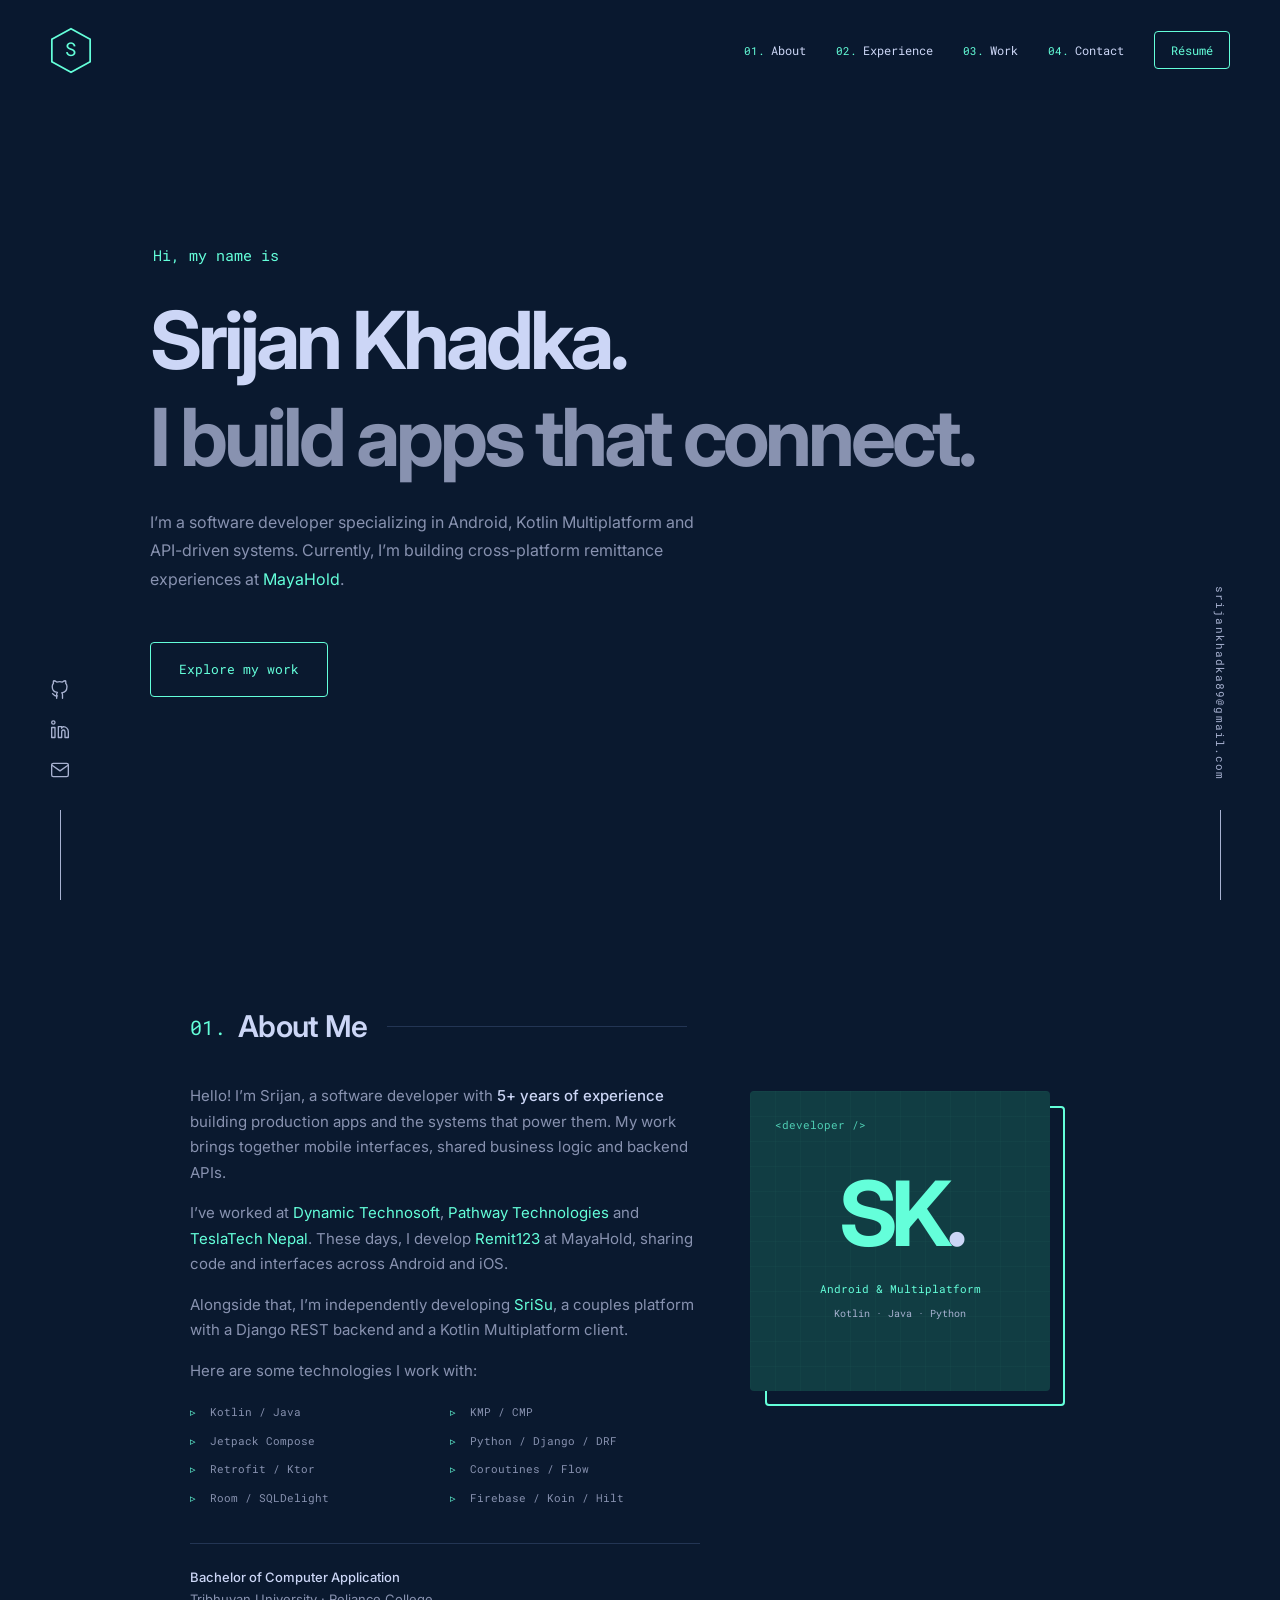
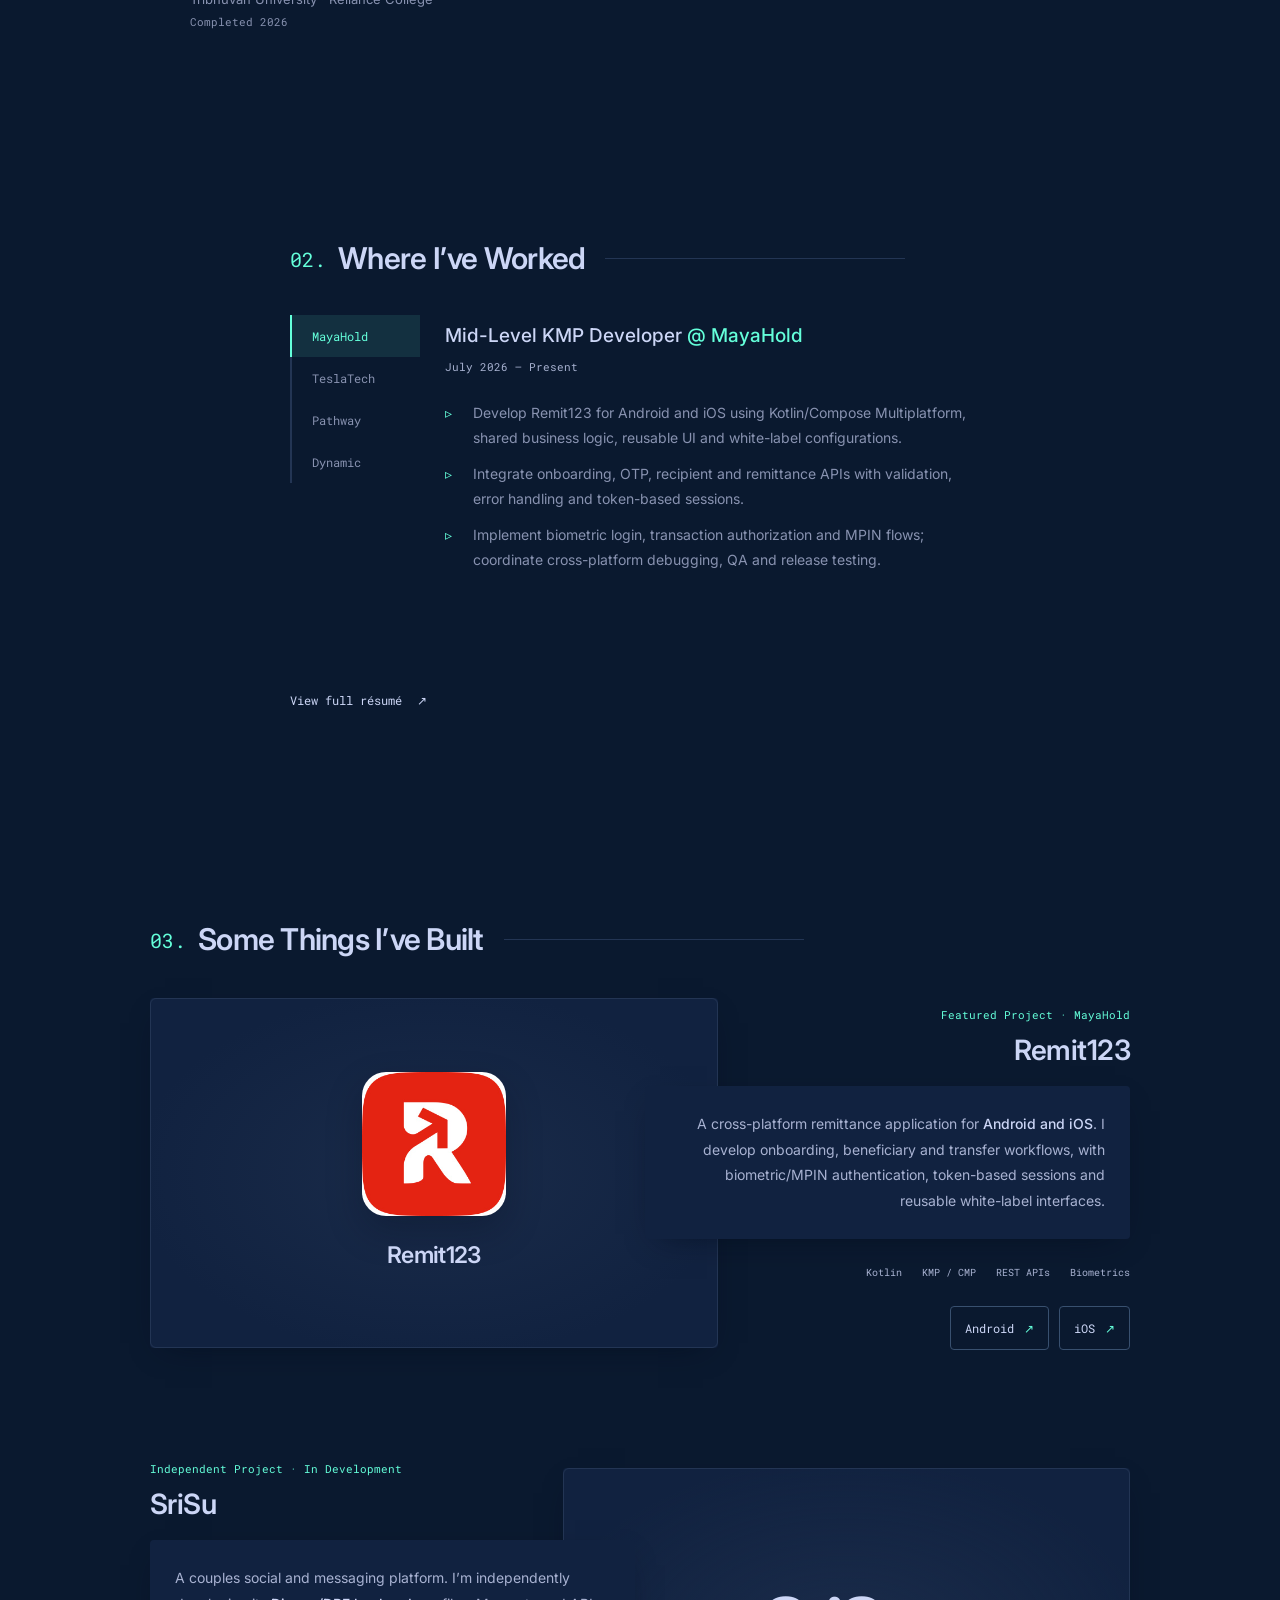
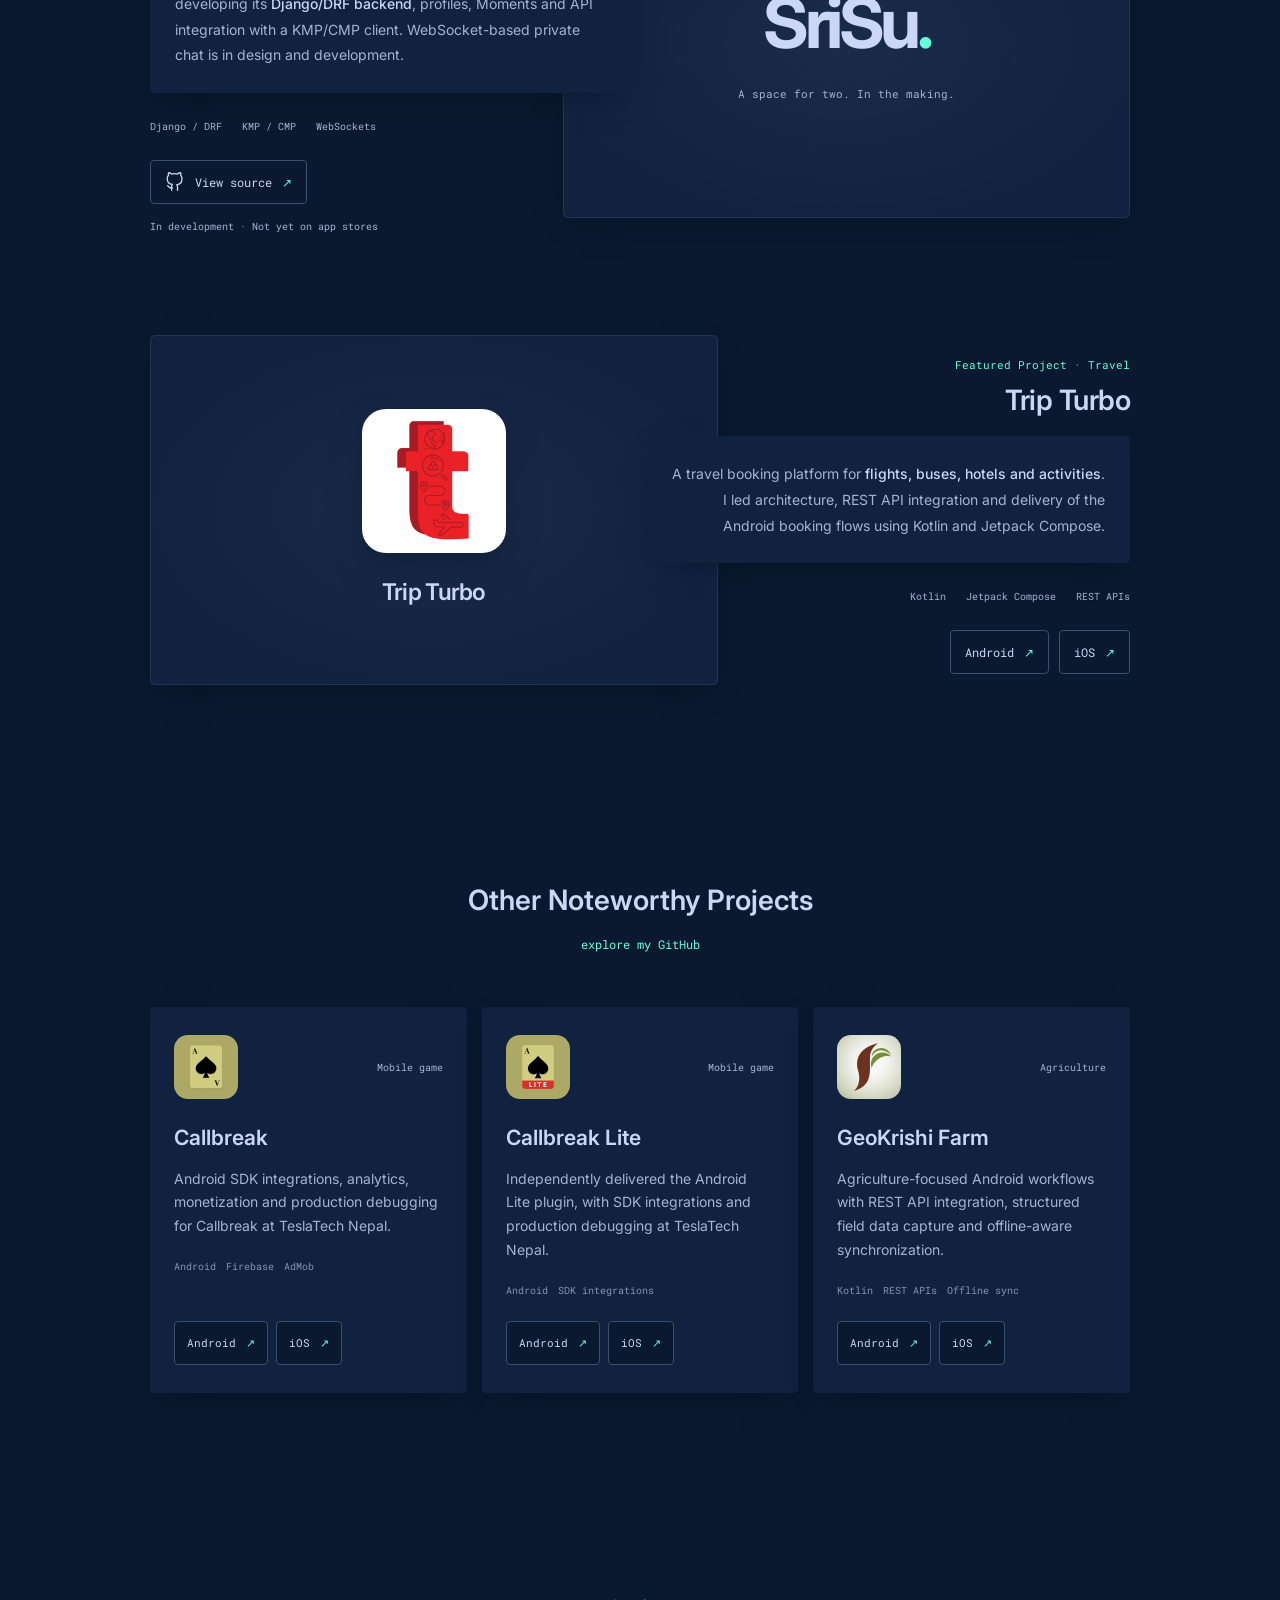
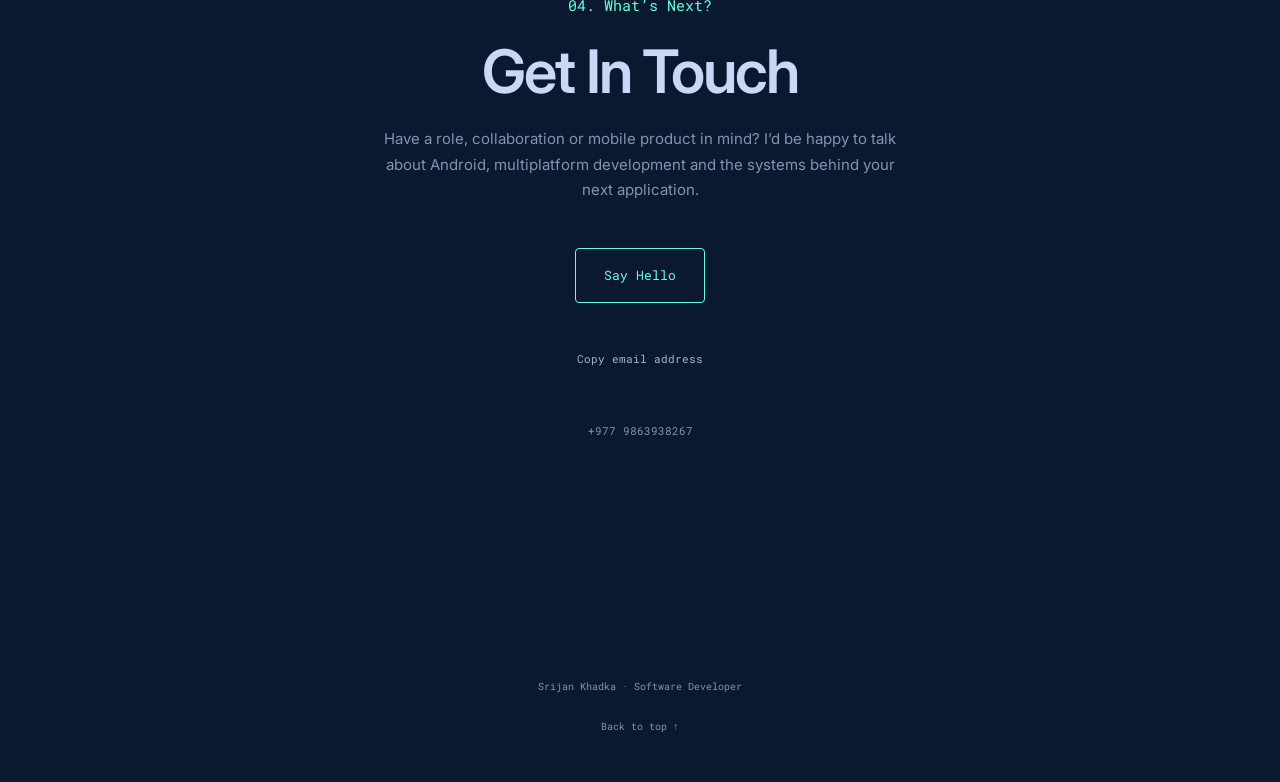
==== commit c44e8d10: "Fix portfolio navigation and add official app icons and store links" ====
--- a/index.html
+++ b/index.html
@@ -1,43 +1,58 @@
-<!doctype html>
-<html lang="en"><head>
-<meta charset="utf-8"><meta name="viewport" content="width=device-width,initial-scale=1"><meta name="theme-color" content="#0a192f">
-<meta name="description" content="Srijan Khadka is a software developer specializing in Android, Kotlin Multiplatform and API-driven systems. Explore his work, experience and résumé.">
-<meta property="og:type" content="website"><meta property="og:title" content="Srijan Khadka | Software Developer"><meta property="og:description" content="I build apps that connect. Android, Kotlin Multiplatform and API-driven systems."><meta property="og:url" content="https://srizan12.github.io/Portfolio-Srijan-Khadka/"><meta property="og:image" content="https://srizan12.github.io/Portfolio-Srijan-Khadka/social-preview.png"><meta name="twitter:card" content="summary_large_image">
-<link rel="canonical" href="https://srizan12.github.io/Portfolio-Srijan-Khadka/"><link rel="icon" href="favicon.svg" type="image/svg+xml"><link rel="preconnect" href="https://fonts.googleapis.com"><link rel="preconnect" href="https://fonts.gstatic.com" crossorigin><link href="https://fonts.googleapis.com/css2?family=Inter:wght@400;500;600;700&family=Roboto+Mono:wght@400;500&display=swap" rel="stylesheet"><link rel="stylesheet" href="styles.css?v=2"><script src="app.js?v=2" defer></script><title>Srijan Khadka | Software Developer</title>
-</head><body>
-<a class="skip-to-content button" href="#content">Skip to content</a>
-<svg class="icon-definitions" aria-hidden="true" xmlns="http://www.w3.org/2000/svg"><defs>
-<symbol id="icon-github" viewBox="0 0 24 24"><path d="M9 19c-4.3 1.3-4.3-2.2-6-2.7m12 5.7v-3.9a3.4 3.4 0 0 0-.9-2.7c3-.3 6.2-1.5 6.2-6.9A5.4 5.4 0 0 0 18.8 4a5 5 0 0 0-.1-3s-1.2-.4-3.8 1.5a13 13 0 0 0-6.8 0C5.5.6 4.3 1 4.3 1a5 5 0 0 0-.1 3A5.4 5.4 0 0 0 2.7 8c0 5.4 3.2 6.6 6.2 6.9a3.4 3.4 0 0 0-.9 2.7V22"/></symbol>
-<symbol id="icon-linkedin" viewBox="0 0 24 24"><path d="M16 8a6 6 0 0 1 6 6v7h-4v-7a2 2 0 0 0-4 0v7h-4V8h4v2a4 4 0 0 1 2-2Z"/><path d="M2 9h4v12H2z"/><circle cx="4" cy="3" r="2"/></symbol>
-<symbol id="icon-mail" viewBox="0 0 24 24"><rect x="2" y="4" width="20" height="16" rx="2"/><path d="m2 6 10 7 10-7"/></symbol>
-<symbol id="icon-folder" viewBox="0 0 24 24"><path d="M22 19a2 2 0 0 1-2 2H4a2 2 0 0 1-2-2V5a2 2 0 0 1 2-2h5l2 3h9a2 2 0 0 1 2 2Z"/></symbol>
-</defs></svg>
-<header class="site-header"><nav class="navigation" aria-label="Main navigation"><a class="logo" href="#home" aria-label="Srijan Khadka, home"><svg viewBox="0 0 48 54" aria-hidden="true"><polygon points="24 2 46 14 46 40 24 52 2 40 2 14"/><text x="24" y="33" text-anchor="middle">S</text></svg></a><div class="desktop-links"><ol><li><a href="#about">About</a></li><li><a href="#experience">Experience</a></li><li><a href="#work">Work</a></li><li><a href="#contact">Contact</a></li></ol><a class="button small-button" href="resume.html">Résumé</a></div><button class="menu-toggle" aria-label="Open navigation menu" aria-haspopup="dialog" aria-expanded="false" aria-controls="mobile-menu"><span></span><span></span><span></span></button></nav></header>
-<dialog class="mobile-menu" id="mobile-menu" aria-label="Navigation menu"><button class="menu-close" aria-label="Close navigation menu">×</button><nav aria-label="Mobile navigation"><ol><li><a href="#about">About</a></li><li><a href="#experience">Experience</a></li><li><a href="#work">Work</a></li><li><a href="#contact">Contact</a></li></ol><a class="button" href="resume.html">Résumé</a></nav></dialog>
-<aside class="side-rail social-rail" aria-label="Social links"><ul><li><a href="https://github.com/SriZan12" aria-label="GitHub" target="_blank" rel="noopener noreferrer"><svg class="icon"><use href="#icon-github"/></svg></a></li><li><a href="https://www.linkedin.com/in/srijan-khadka-b233951b5/" aria-label="LinkedIn" target="_blank" rel="noopener noreferrer"><svg class="icon"><use href="#icon-linkedin"/></svg></a></li><li><a href="mailto:srijankhadka89@gmail.com" aria-label="Email Srijan"><svg class="icon"><use href="#icon-mail"/></svg></a></li></ul></aside>
-<aside class="side-rail email-rail" aria-label="Email address"><a href="mailto:srijankhadka89@gmail.com">srijankhadka89@gmail.com</a></aside>
-<main id="content">
-<section class="hero" id="home" aria-labelledby="hero-title"><p class="hero-greeting">Hi, my name is</p><h1 class="big-heading" id="hero-title">Srijan Khadka.</h1><h2 class="big-heading">I build apps that connect.</h2><p class="hero-description">I’m a software developer specializing in Android, Kotlin Multiplatform and API-driven systems. Currently, I’m building cross-platform remittance experiences at <a href="#experience" class="inline-link">MayaHold</a>.</p><a class="button hero-cta" href="#work">Explore my work</a></section>
-<section class="about-section" id="about" aria-labelledby="about-title"><h2 class="numbered-heading" id="about-title"><span>01.</span> About Me</h2><div class="about-inner"><div class="about-text">
-<p>Hello! I’m Srijan, a software developer with <strong>5+ years of experience</strong> building production apps and the systems that power them. My work brings together mobile interfaces, shared business logic and backend APIs.</p>
-<p>I’ve worked at <a href="#experience" class="inline-link">Dynamic Technosoft</a>, <a href="#experience" class="inline-link">Pathway Technologies</a> and <a href="#experience" class="inline-link">TeslaTech Nepal</a>. These days, I develop <a href="#remit123" class="inline-link">Remit123</a> at MayaHold, sharing code and interfaces across Android and iOS.</p>
-<p>Alongside that, I’m independently developing <a href="#srisu" class="inline-link">SriSu</a>, a couples platform with a Django REST backend and a Kotlin Multiplatform client.</p><p>Here are some technologies I work with:</p>
-<ul class="skills-list"><li>Kotlin / Java</li><li>KMP / CMP</li><li>Jetpack Compose</li><li>Python / Django / DRF</li><li>Retrofit / Ktor</li><li>Coroutines / Flow</li><li>Room / SQLDelight</li><li>Firebase / Koin / Hilt</li></ul><p class="education"><strong>Bachelor of Computer Application</strong><br>Tribhuvan University · Reliance College<br><span>Completed 2026</span></p>
-</div><div class="portrait-frame" aria-label="Srijan Khadka monogram"><div class="portrait-art"><span class="portrait-code" aria-hidden="true">&lt;developer /&gt;</span><span class="portrait-initials" aria-hidden="true">SK<span>.</span></span><span class="portrait-caption">Android & Multiplatform</span><span class="portrait-caption secondary">Kotlin · Java · Python</span></div></div></div></section>
-<section class="jobs-section" id="experience" aria-labelledby="experience-title"><h2 class="numbered-heading" id="experience-title"><span>02.</span> Where I’ve Worked</h2><div class="jobs-inner"><div class="job-tablist" role="tablist" aria-label="Employers" aria-orientation="vertical"><button id="tab-maya" role="tab" aria-selected="true" aria-controls="panel-maya" tabindex="0">MayaHold</button><button id="tab-tesla" role="tab" aria-selected="false" aria-controls="panel-tesla" tabindex="-1">TeslaTech</button><button id="tab-pathway" role="tab" aria-selected="false" aria-controls="panel-pathway" tabindex="-1">Pathway</button><button id="tab-dynamic" role="tab" aria-selected="false" aria-controls="panel-dynamic" tabindex="-1">Dynamic</button></div><div class="job-panels">
-<article id="panel-maya" class="job-panel" role="tabpanel" aria-labelledby="tab-maya" tabindex="0"><h3>Mid-Level KMP Developer <span>@ MayaHold</span></h3><p class="job-range">July 2026 — Present</p><ul class="fancy-list"><li>Develop Remit123 for Android and iOS using Kotlin/Compose Multiplatform, shared business logic, reusable UI and white-label configurations.</li><li>Integrate onboarding, OTP, recipient and remittance APIs with validation, error handling and token-based sessions.</li><li>Implement biometric login, transaction authorization and MPIN flows; coordinate cross-platform debugging, QA and release testing.</li></ul></article>
-<article id="panel-tesla" class="job-panel" role="tabpanel" aria-labelledby="tab-tesla" tabindex="0"><h3>Mid-Level Android Developer <span>@ TeslaTech Nepal</span></h3><p class="job-range">July 2025 — July 2026</p><ul class="fancy-list"><li>Built Android plugins and SDK integrations for AdMob, Firebase, authentication, notifications, in-app updates and deep links.</li><li>Supported Callbreak and Callbreak Lite, independently delivered the Lite plugin, and resolved crashes, ANRs and integration issues.</li><li>Built a WebRTC/VoIP prototype with signaling.</li></ul></article>
-<article id="panel-pathway" class="job-panel" role="tabpanel" aria-labelledby="tab-pathway" tabindex="0"><h3>Android Developer / Lead Developer <span>@ Pathway Technologies</span></h3><p class="job-range">November 2022 — July 2025</p><ul class="fancy-list"><li>Delivered Android applications using Kotlin, Compose, Retrofit/Ktor and Coroutines with MVVM/MVI and Clean Architecture.</li><li>Led selected projects through architecture, API integration, testing and releases.</li><li>Implemented offline data synchronization and reusable subscription, paywall and monetization components.</li></ul></article>
-<article id="panel-dynamic" class="job-panel" role="tabpanel" aria-labelledby="tab-dynamic" tabindex="0"><h3>Android Developer <span>@ Dynamic Technosoft</span></h3><p class="job-range">January 2021 — November 2022</p><ul class="fancy-list"><li>Built school management, ERP and field-service applications using Java, Kotlin, Retrofit and Room.</li><li>Integrated REST APIs with MVVM architecture, offline data capture and background synchronization.</li><li>Developed live-location features for mobile workflows.</li></ul></article>
-</div></div><a class="resume-link" href="resume.html">View full résumé <span aria-hidden="true">↗</span></a></section>
-<section class="work-section" id="work" aria-labelledby="work-title"><h2 class="numbered-heading" id="work-title"><span>03.</span> Some Things I’ve Built</h2><ol class="featured-projects">
-<li class="featured-project" id="remit123"><div class="project-content"><p class="project-overline">Featured Project · MayaHold</p><h3 class="project-title">Remit123</h3><div class="project-description"><p>A cross-platform remittance application for <strong>Android and iOS</strong>. I develop onboarding, beneficiary and transfer workflows, with biometric/MPIN authentication, token-based sessions and reusable white-label interfaces.</p></div><ul class="project-tech-list"><li>Kotlin</li><li>KMP / CMP</li><li>REST APIs</li><li>Biometrics</li></ul><div class="project-links"><a href="#experience" class="project-text-link">View my role <span aria-hidden="true">↗</span></a></div></div><div class="project-image"><img src="assets/remit123.svg" width="700" height="430" alt="Abstract Remit123 project artwork: connecting transfers across borders" loading="lazy"></div></li>
-<li class="featured-project" id="srisu"><div class="project-content"><p class="project-overline">Independent Project · In Development</p><h3 class="project-title"><a href="https://github.com/SriZan12/SriSu" target="_blank" rel="noopener noreferrer">SriSu</a></h3><div class="project-description"><p>A couples social and messaging platform. I’m independently developing its <strong>Django/DRF backend</strong>, profiles, Moments and API integration with a KMP/CMP client. WebSocket-based private chat is in design and development.</p></div><ul class="project-tech-list"><li>Django / DRF</li><li>KMP / CMP</li><li>WebSockets</li></ul><div class="project-links"><a href="https://github.com/SriZan12/SriSu" aria-label="SriSu public client on GitHub" target="_blank" rel="noopener noreferrer"><svg class="icon"><use href="#icon-github"/></svg></a></div></div><div class="project-image"><a href="https://github.com/SriZan12/SriSu" target="_blank" rel="noopener noreferrer" aria-label="Explore SriSu source code"><img src="assets/srisu.svg" width="700" height="430" alt="Abstract SriSu project artwork: two connected circles" loading="lazy"></a></div></li>
-<li class="featured-project" id="trip-turbo"><div class="project-content"><p class="project-overline">Featured Project · Travel</p><h3 class="project-title">Trip Turbo</h3><div class="project-description"><p>An Android travel booking platform for <strong>flights, buses, hotels and activities</strong>. I led architecture, REST API integration and delivery across the booking flows using Kotlin and Jetpack Compose.</p></div><ul class="project-tech-list"><li>Kotlin</li><li>Jetpack Compose</li><li>REST APIs</li></ul><div class="project-links"><a href="resume.html" class="project-text-link">Read my résumé <span aria-hidden="true">↗</span></a></div></div><div class="project-image"><img src="assets/trip-turbo.svg" width="700" height="430" alt="Abstract Trip Turbo project artwork: a route joining two destinations" loading="lazy"></div></li>
-</ol></section>
-<section class="other-projects" aria-labelledby="other-projects-title"><h2 id="other-projects-title">Other Noteworthy Projects</h2><a class="inline-link archive-link" href="https://github.com/SriZan12" target="_blank" rel="noopener noreferrer">explore my GitHub</a><div class="project-grid"><article class="project-card"><div class="card-top"><svg class="icon folder-icon" aria-hidden="true"><use href="#icon-folder"/></svg><span class="card-category">Mobile games</span></div><h3>Callbreak / Callbreak Lite</h3><p>Android SDK integrations, analytics, monetization and production debugging at TeslaTech Nepal. Independently delivered the Lite plugin.</p><ul class="card-tech"><li>Android</li><li>Firebase</li><li>AdMob</li></ul></article><article class="project-card"><div class="card-top"><svg class="icon folder-icon" aria-hidden="true"><use href="#icon-folder"/></svg><span class="card-category">Agriculture</span></div><h3>GeoKrishi</h3><p>Agriculture-focused mobile workflows with REST API integration, structured field data capture and offline-aware synchronization.</p><ul class="card-tech"><li>Kotlin</li><li>REST APIs</li><li>Offline sync</li></ul></article></div></section>
-<section class="contact-section" id="contact" aria-labelledby="contact-title"><p class="overline">04. What’s Next?</p><h2 id="contact-title">Get In Touch</h2><p>Have a role, collaboration or mobile product in mind? I’d be happy to talk about Android, multiplatform development and the systems behind your next application.</p><a class="button contact-button" href="mailto:srijankhadka89@gmail.com">Say Hello</a><div class="contact-extra"><button class="copy-email">Copy email address</button><span class="copy-status" role="status" aria-live="polite"></span><a href="tel:+9779863938267">+977 9863938267</a></div></section>
-</main>
-<footer class="site-footer"><div class="footer-socials"><a href="https://github.com/SriZan12" aria-label="GitHub" target="_blank" rel="noopener noreferrer"><svg class="icon"><use href="#icon-github"/></svg></a><a href="https://www.linkedin.com/in/srijan-khadka-b233951b5/" aria-label="LinkedIn" target="_blank" rel="noopener noreferrer"><svg class="icon"><use href="#icon-linkedin"/></svg></a><a href="mailto:srijankhadka89@gmail.com" aria-label="Email"><svg class="icon"><use href="#icon-mail"/></svg></a></div><p>Original design by <a href="https://brittanychiang.com/" target="_blank" rel="noopener noreferrer">Brittany Chiang</a><br>Adapted for Srijan Khadka · <a href="https://github.com/bchiang7/v4" target="_blank" rel="noopener noreferrer">MIT-licensed source</a></p><a class="footer-top" href="#home">Back to top ↑</a></footer>
-<noscript><style>.job-tablist,.menu-toggle,.copy-email{display:none}.job-panel{margin-bottom:35px}.desktop-links{display:flex!important}.desktop-links ol{flex-wrap:wrap}.desktop-links a{font-size:10px}.site-header{position:relative;height:auto;padding:20px}.logo{margin-right:15px}.desktop-links .small-button{display:none}</style></noscript>
-</body></html>
+<!doctype html>
+<html lang="en"><head>
+<meta charset="utf-8"><meta name="viewport" content="width=device-width,initial-scale=1"><meta name="theme-color" content="#0a192f">
+<meta name="description" content="Srijan Khadka is a software developer specializing in Android, Kotlin Multiplatform and API-driven systems. Explore his work, experience and résumé.">
+<meta property="og:type" content="website"><meta property="og:title" content="Srijan Khadka | Software Developer"><meta property="og:description" content="I build apps that connect. Android, Kotlin Multiplatform and API-driven systems."><meta property="og:url" content="https://srizan12.github.io/Portfolio-Srijan-Khadka/"><meta property="og:image" content="https://srizan12.github.io/Portfolio-Srijan-Khadka/social-preview.png"><meta name="twitter:card" content="summary_large_image">
+<link rel="canonical" href="https://srizan12.github.io/Portfolio-Srijan-Khadka/"><link rel="icon" href="favicon.svg" type="image/svg+xml"><link rel="preconnect" href="https://fonts.googleapis.com"><link rel="preconnect" href="https://fonts.gstatic.com" crossorigin><link href="https://fonts.googleapis.com/css2?family=Inter:wght@400;500;600;700&family=Roboto+Mono:wght@400;500&display=swap" rel="stylesheet"><link rel="stylesheet" href="styles.css?v=3"><script src="app.js?v=3" defer></script><title>Srijan Khadka | Software Developer</title>
+</head><body>
+<a class="skip-to-content button" href="#content">Skip to content</a>
+<svg class="icon-definitions" aria-hidden="true" xmlns="http://www.w3.org/2000/svg"><defs>
+<symbol id="icon-github" viewBox="0 0 24 24"><path d="M9 19c-4.3 1.3-4.3-2.2-6-2.7m12 5.7v-3.9a3.4 3.4 0 0 0-.9-2.7c3-.3 6.2-1.5 6.2-6.9A5.4 5.4 0 0 0 18.8 4a5 5 0 0 0-.1-3s-1.2-.4-3.8 1.5a13 13 0 0 0-6.8 0C5.5.6 4.3 1 4.3 1a5 5 0 0 0-.1 3A5.4 5.4 0 0 0 2.7 8c0 5.4 3.2 6.6 6.2 6.9a3.4 3.4 0 0 0-.9 2.7V22"/></symbol>
+<symbol id="icon-linkedin" viewBox="0 0 24 24"><path d="M16 8a6 6 0 0 1 6 6v7h-4v-7a2 2 0 0 0-4 0v7h-4V8h4v2a4 4 0 0 1 2-2Z"/><path d="M2 9h4v12H2z"/><circle cx="4" cy="3" r="2"/></symbol>
+<symbol id="icon-mail" viewBox="0 0 24 24"><rect x="2" y="4" width="20" height="16" rx="2"/><path d="m2 6 10 7 10-7"/></symbol>
+<symbol id="icon-folder" viewBox="0 0 24 24"><path d="M22 19a2 2 0 0 1-2 2H4a2 2 0 0 1-2-2V5a2 2 0 0 1 2-2h5l2 3h9a2 2 0 0 1 2 2Z"/></symbol>
+</defs></svg>
+<header class="site-header"><nav class="navigation" aria-label="Main navigation"><a class="logo" href="#home" aria-label="Srijan Khadka, home"><svg viewBox="0 0 48 54" aria-hidden="true"><polygon points="24 2 46 14 46 40 24 52 2 40 2 14"/><text x="24" y="33" text-anchor="middle">S</text></svg></a><div class="desktop-links"><ol><li><a href="#about">About</a></li><li><a href="#experience">Experience</a></li><li><a href="#work">Work</a></li><li><a href="#contact">Contact</a></li></ol><a class="button small-button" href="resume.html">Résumé</a></div><button class="menu-toggle" aria-label="Open navigation menu" aria-haspopup="dialog" aria-expanded="false" aria-controls="mobile-menu"><span></span><span></span><span></span></button></nav></header>
+<dialog class="mobile-menu" id="mobile-menu" aria-label="Navigation menu"><button class="menu-close" aria-label="Close navigation menu">×</button><nav aria-label="Mobile navigation"><ol><li><a href="#about">About</a></li><li><a href="#experience">Experience</a></li><li><a href="#work">Work</a></li><li><a href="#contact">Contact</a></li></ol><a class="button" href="resume.html">Résumé</a></nav></dialog>
+<aside class="side-rail social-rail" aria-label="Social links"><ul><li><a href="https://github.com/SriZan12" aria-label="GitHub" target="_blank" rel="noopener noreferrer"><svg class="icon"><use href="#icon-github"/></svg></a></li><li><a href="https://www.linkedin.com/in/srijan-khadka-b233951b5/" aria-label="LinkedIn" target="_blank" rel="noopener noreferrer"><svg class="icon"><use href="#icon-linkedin"/></svg></a></li><li><a href="mailto:srijankhadka89@gmail.com" aria-label="Email Srijan"><svg class="icon"><use href="#icon-mail"/></svg></a></li></ul></aside>
+<aside class="side-rail email-rail" aria-label="Email address"><a href="mailto:srijankhadka89@gmail.com">srijankhadka89@gmail.com</a></aside>
+<main id="content">
+<section class="hero" id="home" aria-labelledby="hero-title"><p class="hero-greeting">Hi, my name is</p><h1 class="big-heading" id="hero-title">Srijan Khadka.</h1><h2 class="big-heading">I build apps that connect.</h2><p class="hero-description">I’m a software developer specializing in Android, Kotlin Multiplatform and API-driven systems. Currently, I’m building cross-platform remittance experiences at <a href="#experience" class="inline-link" data-employer="maya">MayaHold</a>.</p><a class="button hero-cta" href="#work">Explore my work</a></section>
+<section class="about-section" id="about" aria-labelledby="about-title"><h2 class="numbered-heading" id="about-title"><span>01.</span> About Me</h2><div class="about-inner"><div class="about-text">
+<p>Hello! I’m Srijan, a software developer with <strong>5+ years of experience</strong> building production apps and the systems that power them. My work brings together mobile interfaces, shared business logic and backend APIs.</p>
+<p>I’ve worked at <a href="#experience" class="inline-link" data-employer="dynamic">Dynamic Technosoft</a>, <a href="#experience" class="inline-link" data-employer="pathway">Pathway Technologies</a> and <a href="#experience" class="inline-link" data-employer="tesla">TeslaTech Nepal</a>. These days, I develop <a href="#remit123" class="inline-link">Remit123</a> at MayaHold, sharing code and interfaces across Android and iOS.</p>
+<p>Alongside that, I’m independently developing <a href="#srisu" class="inline-link">SriSu</a>, a couples platform with a Django REST backend and a Kotlin Multiplatform client.</p><p>Here are some technologies I work with:</p>
+<ul class="skills-list"><li>Kotlin / Java</li><li>KMP / CMP</li><li>Jetpack Compose</li><li>Python / Django / DRF</li><li>Retrofit / Ktor</li><li>Coroutines / Flow</li><li>Room / SQLDelight</li><li>Firebase / Koin / Hilt</li></ul><p class="education"><strong>Bachelor of Computer Application</strong><br>Tribhuvan University · Reliance College<br><span>Completed 2026</span></p>
+</div><div class="portrait-frame" aria-label="Srijan Khadka monogram"><div class="portrait-art"><span class="portrait-code" aria-hidden="true">&lt;developer /&gt;</span><span class="portrait-initials" aria-hidden="true">SK<span>.</span></span><span class="portrait-caption">Android & Multiplatform</span><span class="portrait-caption secondary">Kotlin · Java · Python</span></div></div></div></section>
+<section class="jobs-section" id="experience" aria-labelledby="experience-title"><h2 class="numbered-heading" id="experience-title"><span>02.</span> Where I’ve Worked</h2><div class="jobs-inner"><div class="job-tablist" role="tablist" aria-label="Employers" aria-orientation="vertical"><button id="tab-maya" role="tab" aria-selected="true" aria-controls="panel-maya" tabindex="0">MayaHold</button><button id="tab-tesla" role="tab" aria-selected="false" aria-controls="panel-tesla" tabindex="-1">TeslaTech</button><button id="tab-pathway" role="tab" aria-selected="false" aria-controls="panel-pathway" tabindex="-1">Pathway</button><button id="tab-dynamic" role="tab" aria-selected="false" aria-controls="panel-dynamic" tabindex="-1">Dynamic</button></div><div class="job-panels">
+<article id="panel-maya" class="job-panel" role="tabpanel" aria-labelledby="tab-maya" tabindex="0"><h3>Mid-Level KMP Developer <span>@ MayaHold</span></h3><p class="job-range">July 2026 — Present</p><ul class="fancy-list"><li>Develop Remit123 for Android and iOS using Kotlin/Compose Multiplatform, shared business logic, reusable UI and white-label configurations.</li><li>Integrate onboarding, OTP, recipient and remittance APIs with validation, error handling and token-based sessions.</li><li>Implement biometric login, transaction authorization and MPIN flows; coordinate cross-platform debugging, QA and release testing.</li></ul></article>
+<article id="panel-tesla" class="job-panel" role="tabpanel" aria-labelledby="tab-tesla" tabindex="0"><h3>Mid-Level Android Developer <span>@ TeslaTech Nepal</span></h3><p class="job-range">July 2025 — July 2026</p><ul class="fancy-list"><li>Built Android plugins and SDK integrations for AdMob, Firebase, authentication, notifications, in-app updates and deep links.</li><li>Supported Callbreak and Callbreak Lite, independently delivered the Lite plugin, and resolved crashes, ANRs and integration issues.</li><li>Built a WebRTC/VoIP prototype with signaling.</li></ul></article>
+<article id="panel-pathway" class="job-panel" role="tabpanel" aria-labelledby="tab-pathway" tabindex="0"><h3>Android Developer / Lead Developer <span>@ Pathway Technologies</span></h3><p class="job-range">November 2022 — July 2025</p><ul class="fancy-list"><li>Delivered Android applications using Kotlin, Compose, Retrofit/Ktor and Coroutines with MVVM/MVI and Clean Architecture.</li><li>Led selected projects through architecture, API integration, testing and releases.</li><li>Implemented offline data synchronization and reusable subscription, paywall and monetization components.</li></ul></article>
+<article id="panel-dynamic" class="job-panel" role="tabpanel" aria-labelledby="tab-dynamic" tabindex="0"><h3>Android Developer <span>@ Dynamic Technosoft</span></h3><p class="job-range">January 2021 — November 2022</p><ul class="fancy-list"><li>Built school management, ERP and field-service applications using Java, Kotlin, Retrofit and Room.</li><li>Integrated REST APIs with MVVM architecture, offline data capture and background synchronization.</li><li>Developed live-location features for mobile workflows.</li></ul></article>
+</div></div><a class="resume-link" href="resume.html">View full résumé <span aria-hidden="true">↗</span></a></section>
+<section class="work-section" id="work" aria-labelledby="work-title"><h2 class="numbered-heading" id="work-title"><span>03.</span> Some Things I’ve Built</h2><ol class="featured-projects">
+<li class="featured-project" id="remit123"><div class="project-content"><p class="project-overline">Featured Project · MayaHold</p><h3 class="project-title"><a href="https://remit123.ca/" target="_blank" rel="noopener noreferrer">Remit123</a></h3><div class="project-description"><p>A cross-platform remittance application for <strong>Android and iOS</strong>. I develop onboarding, beneficiary and transfer workflows, with biometric/MPIN authentication, token-based sessions and reusable white-label interfaces.</p></div><ul class="project-tech-list"><li>Kotlin</li><li>KMP / CMP</li><li>REST APIs</li><li>Biometrics</li></ul><div class="store-links" aria-label="Remit123 downloads">
+<a href="https://play.google.com/store/apps/details?id=ca.remit123" target="_blank" rel="noopener noreferrer" aria-label="Remit123 for Android on Google Play">Android <span aria-hidden="true">↗</span></a>
+<a href="https://apps.apple.com/app/id6769648048" target="_blank" rel="noopener noreferrer" aria-label="Remit123 for iOS on the App Store">iOS <span aria-hidden="true">↗</span></a>
+</div></div><div class="project-image project-brand remit123-brand"><a class="brand-visual" href="https://remit123.ca/" target="_blank" rel="noopener noreferrer" aria-label="Visit Remit123"><img class="app-logo" src="assets/remit123.jpg" width="512" height="512" alt="Remit123 app logo" loading="lazy" decoding="async"><span class="brand-name" aria-hidden="true">Remit123</span></a></div></li>
+<li class="featured-project" id="srisu"><div class="project-content"><p class="project-overline">Independent Project · In Development</p><h3 class="project-title"><a href="https://github.com/SriZan12/SriSu" target="_blank" rel="noopener noreferrer">SriSu</a></h3><div class="project-description"><p>A couples social and messaging platform. I’m independently developing its <strong>Django/DRF backend</strong>, profiles, Moments and API integration with a KMP/CMP client. WebSocket-based private chat is in design and development.</p></div><ul class="project-tech-list"><li>Django / DRF</li><li>KMP / CMP</li><li>WebSockets</li></ul><div class="store-links"><a href="https://github.com/SriZan12/SriSu" target="_blank" rel="noopener noreferrer" aria-label="Explore SriSu source code on GitHub"><svg class="icon" aria-hidden="true"><use href="#icon-github"/></svg> View source <span aria-hidden="true">↗</span></a></div><p class="project-status">In development · Not yet on app stores</p></div><div class="project-image project-brand srisu-brand"><a class="brand-visual" href="https://github.com/SriZan12/SriSu" target="_blank" rel="noopener noreferrer" aria-label="Explore SriSu source code"><span class="srisu-wordmark">SriSu<span aria-hidden="true">.</span></span><span class="brand-caption">A space for two. In the making.</span></a></div></li>
+<li class="featured-project" id="trip-turbo"><div class="project-content"><p class="project-overline">Featured Project · Travel</p><h3 class="project-title"><a href="https://tripturbo.com/" target="_blank" rel="noopener noreferrer">Trip Turbo</a></h3><div class="project-description"><p>A travel booking platform for <strong>flights, buses, hotels and activities</strong>. I led architecture, REST API integration and delivery of the Android booking flows using Kotlin and Jetpack Compose.</p></div><ul class="project-tech-list"><li>Kotlin</li><li>Jetpack Compose</li><li>REST APIs</li></ul><div class="store-links" aria-label="Trip Turbo downloads">
+<a href="https://play.google.com/store/apps/details?id=com.pathway.tripturbo.android" target="_blank" rel="noopener noreferrer" aria-label="Trip Turbo for Android on Google Play">Android <span aria-hidden="true">↗</span></a>
+<a href="https://apps.apple.com/app/id6471469699" target="_blank" rel="noopener noreferrer" aria-label="Trip Turbo for iOS on the App Store">iOS <span aria-hidden="true">↗</span></a>
+</div></div><div class="project-image project-brand trip-turbo-brand"><a class="brand-visual" href="https://tripturbo.com/" target="_blank" rel="noopener noreferrer" aria-label="Visit Trip Turbo"><img class="app-logo" src="assets/trip-turbo.jpg" width="512" height="512" alt="Trip Turbo app logo" loading="lazy" decoding="async"><span class="brand-name" aria-hidden="true">Trip Turbo</span></a></div></li>
+</ol></section>
+<section class="other-projects" aria-labelledby="other-projects-title"><h2 id="other-projects-title">Other Noteworthy Projects</h2><a class="inline-link archive-link" href="https://github.com/SriZan12" target="_blank" rel="noopener noreferrer">explore my GitHub</a><div class="project-grid"><article class="project-card" id="callbreak"><div class="card-top"><a class="card-logo-link" href="https://callbreak.com/" target="_blank" rel="noopener noreferrer" aria-label="Visit Callbreak"><img class="card-logo" src="assets/callbreak.jpg" width="512" height="512" alt="Callbreak app logo" loading="lazy" decoding="async"></a><span class="card-category">Mobile game</span></div><h3><a href="https://callbreak.com/" target="_blank" rel="noopener noreferrer">Callbreak</a></h3><p>Android SDK integrations, analytics, monetization and production debugging for Callbreak at TeslaTech Nepal.</p><ul class="card-tech"><li>Android</li><li>Firebase</li><li>AdMob</li></ul><div class="store-links" aria-label="Callbreak downloads">
+<a href="https://play.google.com/store/apps/details?id=io.teslatech.callbreak" target="_blank" rel="noopener noreferrer" aria-label="Callbreak for Android on Google Play">Android <span aria-hidden="true">↗</span></a>
+<a href="https://apps.apple.com/app/id1046460939" target="_blank" rel="noopener noreferrer" aria-label="Callbreak for iOS on the App Store">iOS <span aria-hidden="true">↗</span></a>
+</div></article><article class="project-card" id="callbreak-lite"><div class="card-top"><a class="card-logo-link" href="https://play.google.com/store/apps/details?id=np.com.teslatech.callbreaklite" target="_blank" rel="noopener noreferrer" aria-label="Visit Callbreak Lite"><img class="card-logo" src="assets/callbreak-lite.jpg" width="512" height="512" alt="Callbreak Lite app logo" loading="lazy" decoding="async"></a><span class="card-category">Mobile game</span></div><h3><a href="https://play.google.com/store/apps/details?id=np.com.teslatech.callbreaklite" target="_blank" rel="noopener noreferrer">Callbreak Lite</a></h3><p>Independently delivered the Android Lite plugin, with SDK integrations and production debugging at TeslaTech Nepal.</p><ul class="card-tech"><li>Android</li><li>SDK integrations</li></ul><div class="store-links" aria-label="Callbreak Lite downloads">
+<a href="https://play.google.com/store/apps/details?id=np.com.teslatech.callbreaklite" target="_blank" rel="noopener noreferrer" aria-label="Callbreak Lite for Android on Google Play">Android <span aria-hidden="true">↗</span></a>
+<a href="https://apps.apple.com/app/id6754635687" target="_blank" rel="noopener noreferrer" aria-label="Callbreak Lite for iOS on the App Store">iOS <span aria-hidden="true">↗</span></a>
+</div></article><article class="project-card" id="geokrishi"><div class="card-top"><a class="card-logo-link" href="https://geokrishi.farm/" target="_blank" rel="noopener noreferrer" aria-label="Visit GeoKrishi Farm"><img class="card-logo" src="assets/geokrishi.jpg" width="512" height="512" alt="GeoKrishi Farm app logo" loading="lazy" decoding="async"></a><span class="card-category">Agriculture</span></div><h3><a href="https://geokrishi.farm/" target="_blank" rel="noopener noreferrer">GeoKrishi Farm</a></h3><p>Agriculture-focused Android workflows with REST API integration, structured field data capture and offline-aware synchronization.</p><ul class="card-tech"><li>Kotlin</li><li>REST APIs</li><li>Offline sync</li></ul><div class="store-links" aria-label="GeoKrishi Farm downloads">
+<a href="https://play.google.com/store/apps/details?id=com.pathway.geokrishi_farm" target="_blank" rel="noopener noreferrer" aria-label="GeoKrishi Farm for Android on Google Play">Android <span aria-hidden="true">↗</span></a>
+<a href="https://apps.apple.com/app/id1639308709" target="_blank" rel="noopener noreferrer" aria-label="GeoKrishi Farm for iOS on the App Store">iOS <span aria-hidden="true">↗</span></a>
+</div></article></div></section>
+<section class="contact-section" id="contact" aria-labelledby="contact-title"><p class="overline">04. What’s Next?</p><h2 id="contact-title">Get In Touch</h2><p>Have a role, collaboration or mobile product in mind? I’d be happy to talk about Android, multiplatform development and the systems behind your next application.</p><a class="button contact-button" href="mailto:srijankhadka89@gmail.com">Say Hello</a><div class="contact-extra"><button class="copy-email">Copy email address</button><span class="copy-status" role="status" aria-live="polite"></span><a href="tel:+9779863938267">+977 9863938267</a></div></section>
+</main>
+<footer class="site-footer"><div class="footer-socials"><a href="https://github.com/SriZan12" aria-label="GitHub" target="_blank" rel="noopener noreferrer"><svg class="icon"><use href="#icon-github"/></svg></a><a href="https://www.linkedin.com/in/srijan-khadka-b233951b5/" aria-label="LinkedIn" target="_blank" rel="noopener noreferrer"><svg class="icon"><use href="#icon-linkedin"/></svg></a><a href="mailto:srijankhadka89@gmail.com" aria-label="Email"><svg class="icon"><use href="#icon-mail"/></svg></a></div><p>Srijan Khadka · Software Developer</p><a class="footer-top" href="#home">Back to top ↑</a></footer>
+<noscript><style>.job-tablist,.menu-toggle,.copy-email{display:none}.job-panel{margin-bottom:35px}.desktop-links{display:flex!important}.desktop-links ol{flex-wrap:wrap}.desktop-links a{font-size:10px}.site-header{position:relative;height:auto;padding:20px}.logo{margin-right:15px}.desktop-links .small-button{display:none}</style></noscript>
+</body></html>
--- a/styles.css
+++ b/styles.css
@@ -1,16 +1,49 @@
-@charset "UTF-8";
-/* Adapted from Brittany Chiang's v4 portfolio. Copyright (c) 2018 Brittany Chiang.
-   MIT license in LICENSE. Source: https://github.com/bchiang7/v4
-   Free Inter / Roboto Mono replace the original commercial font families. */
-:root{--navy:#0a192f;--dark-navy:#020c1b;--light-navy:#112240;--lightest-navy:#233554;--navy-shadow:rgba(2,12,27,.7);--slate:#8892b0;--light-slate:#a8b2d1;--lightest-slate:#ccd6f6;--white:#e6f1ff;--green:#64ffda;--green-tint:rgba(100,255,218,.1);--font-sans:'Inter',-apple-system,BlinkMacSystemFont,'Segoe UI',sans-serif;--font-mono:'Roboto Mono','SF Mono',Consolas,monospace;--transition:all .25s cubic-bezier(.645,.045,.355,1);--nav-height:100px;--tab-height:42px}
-*,:before,:after{box-sizing:border-box}html{scroll-behavior:smooth;scroll-padding-top:100px;scrollbar-width:thin;scrollbar-color:#495670 var(--navy)}body{margin:0;background:var(--navy);color:var(--slate);font-family:var(--font-sans);font-size:16px;line-height:1.7;-webkit-font-smoothing:antialiased}::selection{background:var(--lightest-navy);color:var(--lightest-slate)}::-webkit-scrollbar{width:12px}::-webkit-scrollbar-track{background:var(--navy)}::-webkit-scrollbar-thumb{background:#495670;border:3px solid var(--navy);border-radius:10px}h1,h2,h3{margin:0 0 10px;font-weight:600;color:var(--lightest-slate);line-height:1.1}p{margin:0 0 15px}p:last-child{margin-bottom:0}a{display:inline-block;text-decoration:none;color:inherit;position:relative;transition:var(--transition)}a:hover{color:var(--green)}button{font:inherit;cursor:pointer}button,a{-webkit-tap-highlight-color:transparent}a:focus-visible,button:focus-visible,[tabindex]:focus-visible{outline:2px dashed var(--green);outline-offset:5px}strong{font-weight:500;color:var(--lightest-slate)}.inline-link{color:var(--green)}.inline-link:after{content:'';position:absolute;bottom:2px;left:0;width:0;height:1px;background:var(--green);transition:width .25s}.inline-link:hover:after{width:100%}.button{font-family:var(--font-mono);font-size:13px;line-height:1;color:var(--green);border:1px solid var(--green);border-radius:4px;padding:20px 28px;background:transparent;transition:var(--transition)}.button:hover,.button:focus-visible{box-shadow:4px 4px 0 var(--green);transform:translate(-5px,-5px);outline:none}.small-button{padding:12px 16px;font-size:12px}.icon{width:20px;height:20px;fill:none;stroke:currentColor;stroke-width:1.6;stroke-linecap:round;stroke-linejoin:round;vertical-align:middle}.icon-definitions{position:absolute;width:0;height:0;overflow:hidden}
-.site-header{position:fixed;top:0;left:0;z-index:20;padding:0 50px;width:100%;height:var(--nav-height);display:flex;align-items:center;background:rgba(10,25,47,.85);backdrop-filter:blur(10px);transition:var(--transition)}.site-header.scrolled{height:70px;box-shadow:0 10px 30px -10px var(--navy-shadow)}.site-header.nav-hidden:not(:focus-within){transform:translateY(-100%)}.navigation{width:100%;display:flex;align-items:center;justify-content:space-between;color:var(--lightest-slate);font-family:var(--font-mono)}.logo{color:var(--green);height:47px;width:42px;flex-shrink:0}.logo svg{height:100%;width:100%;fill:none;stroke:currentColor;stroke-width:2}.logo text{fill:currentColor;stroke:none;font-family:var(--font-mono);font-size:22px}.logo:hover{transform:translate(-3px,-3px);filter:drop-shadow(3px 3px 0 #64ffda35)}.desktop-links{display:flex;align-items:center}.desktop-links ol{display:flex;align-items:center;padding:0;margin:0;list-style:none;counter-reset:nav}.desktop-links li{margin:0 5px;font-size:12px;counter-increment:nav}.desktop-links li a{padding:10px}.desktop-links li a:before{content:'0' counter(nav) '.';color:var(--green);margin-right:6px;font-size:11px}.desktop-links .small-button{margin-left:15px}.menu-toggle{display:none;border:0;background:transparent;padding:10px 0 10px 10px;color:var(--green)}.menu-toggle span{display:block;width:30px;height:2px;background:currentColor;margin:6px 0 6px auto}.menu-toggle span:nth-child(2){width:25px}.menu-toggle span:nth-child(3){width:20px}.mobile-menu{margin:0 0 0 auto;top:0;right:0;bottom:0;max-height:none;width:min(75vw,400px);height:100dvh;max-width:none;background:var(--light-navy);color:var(--lightest-slate);border:0;box-shadow:-10px 0 30px -15px var(--navy-shadow);padding:50px 30px}.mobile-menu::backdrop{background:#020c1ba8;backdrop-filter:blur(5px)}.mobile-menu[open]{display:flex;align-items:center;justify-content:center}.mobile-menu nav{text-align:center;font-family:var(--font-mono)}.mobile-menu ol{list-style:none;padding:0;margin:0 0 35px;counter-reset:mobile-nav}.mobile-menu li{counter-increment:mobile-nav;margin:10px 0}.mobile-menu li a{padding:10px;font-size:16px}.mobile-menu li a:before{content:'0' counter(mobile-nav) '.';display:block;color:var(--green);font-size:13px;margin-bottom:5px}.menu-close{position:absolute;top:18px;right:25px;border:0;background:transparent;color:var(--green);font-size:45px;font-weight:300}.side-rail{position:fixed;bottom:0;z-index:10;width:40px;color:var(--light-slate)}.side-rail:after{content:'';display:block;width:1px;height:90px;background:var(--light-slate);margin:0 auto}.social-rail{left:40px}.social-rail ul{list-style:none;padding:0;margin:0 0 20px;display:flex;align-items:center;flex-direction:column}.social-rail a{padding:10px;line-height:1}.social-rail a:hover{transform:translateY(-3px)}.email-rail{right:40px;display:flex;flex-direction:column;align-items:center}.email-rail a{margin:20px auto;padding:10px;writing-mode:vertical-rl;font-family:var(--font-mono);font-size:11px;letter-spacing:.1em}.email-rail a:hover{transform:translateY(-3px)}
-main{max-width:1600px;padding:0 150px;margin:0 auto;width:100%}section{margin:0 auto;padding:100px 0;max-width:1000px}.hero{min-height:100svh;display:flex;flex-direction:column;justify-content:center;align-items:flex-start;padding:140px 0 100px}.hero-greeting{margin:0 0 27px 3px;color:var(--green);font-family:var(--font-mono);font-size:15px}.big-heading{margin:0;font-size:clamp(40px,6.5vw,80px);letter-spacing:-.05em;font-weight:700}.hero h2{margin-top:9px;color:var(--slate);line-height:1.1}.hero-description{max-width:550px;margin:27px 0 0;line-height:1.8;font-size:16px}.hero-cta{margin-top:48px}.numbered-heading{display:flex;align-items:center;position:relative;margin:10px 0 40px;width:100%;font-size:clamp(24px,4vw,30px);white-space:nowrap;letter-spacing:-.025em}.numbered-heading>span{margin-right:12px;color:var(--green);font-family:var(--font-mono);font-size:clamp(16px,3vw,20px);font-weight:400;letter-spacing:0}.numbered-heading:after{content:'';display:block;position:relative;top:0;width:300px;height:1px;margin-left:20px;background:var(--lightest-navy)}.about-section{max-width:900px}.about-inner{display:grid;grid-template-columns:3fr 2fr;gap:50px}.about-text{font-size:15px}.skills-list{display:grid;grid-template-columns:repeat(2,minmax(140px,1fr));gap:0 10px;padding:0;margin:20px 0 0;list-style:none}.skills-list li{position:relative;padding-left:20px;margin-bottom:10px;font-family:var(--font-mono);font-size:11px}.skills-list li:before,.fancy-list li:before{content:'▹';position:absolute;left:0;color:var(--green)}.education{font-size:13px;border-top:1px solid var(--lightest-navy);padding-top:22px;margin-top:25px!important}.education span{font-family:var(--font-mono);font-size:11px}.portrait-frame{position:relative;max-width:300px;margin-top:8px;isolation:isolate;align-self:start}.portrait-art{aspect-ratio:1;position:relative;display:flex;flex-direction:column;justify-content:center;align-items:center;background:#113d43;color:var(--green);border-radius:4px;transition:var(--transition);background-image:linear-gradient(#64ffda06 1px,transparent 1px),linear-gradient(90deg,#64ffda06 1px,transparent 1px);background-size:25px 25px}.portrait-frame:after{content:'';position:absolute;top:15px;left:15px;width:100%;aspect-ratio:1;border:2px solid var(--green);border-radius:4px;z-index:-1;transition:var(--transition)}.portrait-frame:hover .portrait-art{transform:translate(-4px,-4px);background-color:#144a49}.portrait-frame:hover:after{transform:translate(4px,4px)}.portrait-initials{font-size:90px;line-height:1.2;font-weight:700;letter-spacing:-.08em}.portrait-initials>span{color:var(--lightest-slate)}.portrait-code{font-family:var(--font-mono);font-size:11px;position:absolute;top:25px;left:25px;opacity:.75}.portrait-caption{font-family:var(--font-mono);font-size:11px;margin-top:12px}.portrait-caption.secondary{font-size:10px;color:var(--light-slate);margin-top:6px}
-.jobs-section{max-width:700px}.jobs-inner{display:flex;min-height:350px}.job-tablist{flex-shrink:0;position:relative;display:flex;flex-direction:column;min-width:130px}.job-tablist button{display:flex;align-items:center;width:100%;height:var(--tab-height);padding:0 20px;border:0;border-left:2px solid var(--lightest-navy);background:transparent;color:var(--slate);font-family:var(--font-mono);font-size:12px;text-align:left;white-space:nowrap;transition:var(--transition)}.job-tablist button[aria-selected=true]{color:var(--green);border-color:var(--green);background:var(--green-tint)}.job-tablist button:hover,.job-tablist button:focus-visible{color:var(--green);background:var(--light-navy)}.job-panels{width:100%;min-width:0;margin-left:20px}.job-panel{padding:8px 5px;animation:panel-in .25s ease}.job-panel[hidden]{display:none}.job-panel h3{font-size:19px;line-height:1.4;font-weight:500;margin-bottom:8px}.job-panel h3 span{color:var(--green)}.job-range{font-family:var(--font-mono);font-size:11px;margin-bottom:25px;color:var(--light-slate)}.fancy-list{padding:0;margin:0;list-style:none;font-size:14px;line-height:1.75}.fancy-list li{position:relative;padding-left:28px;margin-bottom:12px}.resume-link{font-size:12px;font-family:var(--font-mono);color:var(--lightest-slate);margin-top:25px}.resume-link span{margin-left:8px}.featured-projects{list-style:none;padding:0;margin:0}.featured-project{position:relative;display:grid;gap:10px;grid-template-columns:repeat(12,1fr);align-items:center;scroll-margin-top:100px}.featured-project:not(:last-child){margin-bottom:100px}.project-content{position:relative;grid-column:1/7;grid-row:1/-1;z-index:2}.project-overline{margin:10px 0;color:var(--green);font-family:var(--font-mono);font-size:11px;font-weight:400}.project-title{font-size:28px;letter-spacing:-.02em;margin:0 0 20px}.project-description{position:relative;z-index:2;padding:25px;background:var(--light-navy);color:var(--light-slate);border-radius:4px;box-shadow:0 10px 30px -15px var(--navy-shadow);font-size:14px;line-height:1.85}.project-tech-list{display:flex;flex-wrap:wrap;position:relative;z-index:2;margin:25px 0 10px;padding:0;list-style:none}.project-tech-list li{margin:0 20px 5px 0;font-family:var(--font-mono);font-size:10px;color:var(--light-slate);white-space:nowrap}.project-links{display:flex;align-items:center;position:relative;margin:10px 0 0 -10px;color:var(--lightest-slate)}.project-links a{padding:10px;display:flex;align-items:center}.project-text-link{font-family:var(--font-mono);font-size:11px;gap:12px}.project-image{grid-column:6/-1;grid-row:1/-1;position:relative;z-index:1;border-radius:4px;background:var(--green);box-shadow:0 10px 30px -15px var(--navy-shadow);overflow:hidden}.project-image img{display:block;width:100%;height:auto;aspect-ratio:700/430;object-fit:cover;filter:grayscale(100%) contrast(1) brightness(90%);mix-blend-mode:multiply;transition:var(--transition)}.project-image:after{content:'';pointer-events:none;position:absolute;inset:0;background:var(--navy);mix-blend-mode:screen;transition:var(--transition)}.project-image a{display:block}.featured-project:hover .project-image{background:transparent}.featured-project:hover .project-image img{filter:none;mix-blend-mode:normal}.featured-project:hover .project-image:after{opacity:0}.featured-project:nth-child(odd) .project-content{grid-column:7/-1;text-align:right}.featured-project:nth-child(odd) .project-image{grid-column:1/8}.featured-project:nth-child(odd) .project-tech-list{justify-content:flex-end}.featured-project:nth-child(odd) .project-tech-list li{margin:0 0 5px 20px}.featured-project:nth-child(odd) .project-links{justify-content:flex-end;margin-left:0;margin-right:-10px}
-.other-projects{text-align:center}.other-projects>h2{font-size:28px}.archive-link{font-family:var(--font-mono);font-size:12px;margin-top:8px}.project-grid{display:grid;grid-template-columns:1fr 1fr;gap:15px;margin-top:50px;text-align:left}.project-card{display:flex;flex-direction:column;justify-content:flex-start;padding:32px 28px;background:var(--light-navy);border-radius:4px;box-shadow:0 10px 30px -15px var(--navy-shadow);transition:var(--transition)}.project-card:hover{transform:translateY(-7px)}.project-card:hover h3{color:var(--green)}.card-top{display:flex;align-items:center;justify-content:space-between;gap:20px;margin-bottom:32px}.folder-icon{height:40px;width:40px;stroke-width:1;color:var(--green)}.card-category{font-family:var(--font-mono);font-size:10px}.project-card h3{font-size:21px;line-height:1.3;margin-bottom:15px;transition:var(--transition)}.project-card p{font-size:14px;color:var(--light-slate);margin-bottom:20px}.card-tech{display:flex;flex-wrap:wrap;gap:15px;list-style:none;margin:auto 0 0;padding:0;font-family:var(--font-mono);font-size:10px}.contact-section{max-width:600px;text-align:center;margin:0 auto 100px;padding-top:100px}.overline{font-family:var(--font-mono);font-size:15px;font-weight:400;color:var(--green);margin-bottom:20px}.contact-section h2{font-size:clamp(40px,6vw,60px);letter-spacing:-.035em}.contact-section>p:not(.overline){font-size:15px;margin:22px auto 0;max-width:540px}.contact-button{margin-top:45px}.contact-extra{display:flex;flex-direction:column;align-items:center;gap:9px;margin-top:35px;font-family:var(--font-mono);font-size:11px}.copy-email{color:var(--light-slate);background:transparent;border:0;font-family:inherit;font-size:inherit;padding:5px}.copy-email:hover{color:var(--green)}.copy-status{color:var(--green);font-size:10px;min-height:14px}.site-footer{display:flex;align-items:center;justify-content:center;flex-direction:column;min-height:100px;padding:20px 100px 30px;text-align:center;font-family:var(--font-mono);font-size:10px;line-height:1.8}.site-footer p{margin:0}.site-footer a:hover{color:var(--green)}.footer-top{margin-top:12px;font-size:10px}.footer-socials{display:none;gap:25px;margin-bottom:25px}.skip-to-content{position:fixed;top:0;left:-9999px;z-index:100}.skip-to-content:focus{left:0;background:var(--green);color:var(--navy)}[data-reveal]{transition:opacity .6s ease,transform .6s ease}[data-reveal].awaiting-reveal{opacity:0;transform:translateY(20px)}@keyframes panel-in{from{opacity:0;transform:translateY(5px)}to{opacity:1;transform:none}}
-@media(min-width:769px) and (prefers-reduced-motion:no-preference){.hero>*{animation:hero-in .6s both}.hero>*:nth-child(2){animation-delay:.1s}.hero>*:nth-child(3){animation-delay:.2s}.hero>*:nth-child(4){animation-delay:.3s}.hero>*:nth-child(5){animation-delay:.4s}@keyframes hero-in{from{opacity:0;transform:translateY(15px)}to{opacity:1;transform:translateY(0)}}}
-@media(max-width:1080px){main{padding:0 100px}.site-header{padding:0 40px}.social-rail{left:20px}.email-rail{right:20px}.numbered-heading:after{width:200px}.featured-project:nth-child(odd) .project-content{grid-column:5/-1}.project-content{grid-column:1/9}.big-heading{font-size:clamp(40px,6.5vw,70px)}}
-@media(max-width:768px){main{padding:0 50px}.site-header{padding:0 25px;height:80px}.desktop-links{display:none}.menu-toggle{display:block}.side-rail{display:none}section{padding:80px 0}.hero{padding:130px 0 90px;min-height:100svh}.big-heading{font-size:clamp(40px,8vw,64px)}.hero-greeting{font-size:13px}.hero-description{font-size:15px;max-width:530px}.numbered-heading:after{width:100%}.about-inner{display:block}.portrait-frame{width:70%;margin:50px auto 0}.about-text{font-size:14px}.featured-project{box-shadow:0 10px 30px -15px var(--navy-shadow);background:var(--light-navy);border-radius:4px;overflow:hidden}.featured-project:not(:last-child){margin-bottom:70px}.featured-project .project-content,.featured-project:nth-child(odd) .project-content{grid-column:1/-1;padding:40px 40px 30px;text-align:left;height:100%;display:flex;flex-direction:column;justify-content:center;z-index:3}.featured-project .project-image,.featured-project:nth-child(odd) .project-image{grid-column:1/-1;height:100%;opacity:.12}.project-image img,.project-image a{height:100%;width:100%;object-fit:cover}.project-image:after{opacity:1!important}.project-description{padding:20px 0;background:transparent;box-shadow:none;font-size:14px}.project-title{margin-bottom:0;color:var(--white)}.featured-project:nth-child(odd) .project-tech-list,.project-tech-list{justify-content:flex-start;margin:10px 0}.featured-project:nth-child(odd) .project-tech-list li,.project-tech-list li{margin:0 12px 5px 0;color:var(--lightest-slate)}.featured-project:nth-child(odd) .project-links,.project-links{justify-content:flex-start;margin:10px 0 0 -10px}.project-grid{grid-template-columns:1fr}.project-card{padding:30px}.contact-section{margin-bottom:50px}.footer-socials{display:flex}.site-footer{padding:20px 25px 30px}.jobs-section{padding-top:110px}}
-@media(max-width:600px){.jobs-inner{display:block;min-height:440px}.job-tablist{flex-direction:row;overflow-x:auto;margin:0 0 30px;max-width:100%;scrollbar-width:thin}.job-tablist button{justify-content:center;min-width:115px;width:auto;padding:0 14px;border-left:0;border-bottom:2px solid var(--lightest-navy);text-align:center;font-size:11px;flex-shrink:0}.job-panels{margin-left:0}.job-panel h3{font-size:18px}.job-range{font-size:10px}.numbered-heading{font-size:25px}.numbered-heading:after{margin-left:12px}.skills-list{font-size:10px}.contact-section h2{font-size:45px}}
-@media(max-width:480px){main{padding:0 25px}section{padding:60px 0}.hero{padding:130px 0 85px;min-height:100svh}.hero-greeting{margin-bottom:22px}.big-heading{font-size:clamp(38px,9vw,45px);letter-spacing:-.045em}.hero h2{margin-top:12px;line-height:1.15}.hero-description{font-size:14px;margin-top:24px}.hero-cta{margin-top:35px}.numbered-heading{font-size:22px;white-space:normal;line-height:1.3}.numbered-heading span{font-size:16px;margin-right:9px;white-space:nowrap}.numbered-heading:after{flex:1;min-width:15px}.about-text{font-size:14px}.portrait-frame{width:75%;margin-top:40px}.portrait-initials{font-size:80px}.skills-list{grid-template-columns:1fr 1fr;gap:0 10px}.skills-list li{font-size:10px;padding-left:15px}.featured-project .project-content,.featured-project:nth-child(odd) .project-content{padding:28px 25px 22px}.featured-project:not(:last-child){margin-bottom:30px}.project-title{font-size:25px}.project-overline{font-size:9px}.project-description{font-size:13px}.project-tech-list li{font-size:9px}.other-projects>h2{font-size:25px}.project-grid{margin-top:35px}.contact-section{padding-top:80px}.contact-section>p:not(.overline){font-size:14px}.overline{font-size:13px}.jobs-section{padding-top:90px}.fancy-list{font-size:13px}.fancy-list li{padding-left:22px}.job-panel{padding-left:0;padding-right:0}.job-tablist button{min-width:105px}.job-panel h3{font-size:17px}.job-panel h3 span{display:block;margin-top:3px}}
-@media(prefers-reduced-motion:reduce){html{scroll-behavior:auto}*,*:before,*:after{animation:none!important;transition:none!important}.site-header.nav-hidden{transform:none!important}[data-reveal].awaiting-reveal{opacity:1;transform:none}}
+@charset "UTF-8";
+/* Adapted from Brittany Chiang's v4 portfolio. Copyright (c) 2018 Brittany Chiang.
+   MIT license in LICENSE. Source: https://github.com/bchiang7/v4
+   Free Inter / Roboto Mono replace the original commercial font families. */
+:root{--navy:#0a192f;--dark-navy:#020c1b;--light-navy:#112240;--lightest-navy:#233554;--navy-shadow:rgba(2,12,27,.7);--slate:#8892b0;--light-slate:#a8b2d1;--lightest-slate:#ccd6f6;--white:#e6f1ff;--green:#64ffda;--green-tint:rgba(100,255,218,.1);--font-sans:'Inter',-apple-system,BlinkMacSystemFont,'Segoe UI',sans-serif;--font-mono:'Roboto Mono','SF Mono',Consolas,monospace;--transition:all .25s cubic-bezier(.645,.045,.355,1);--nav-height:100px;--tab-height:42px}
+*,:before,:after{box-sizing:border-box}html{scroll-behavior:smooth;scroll-padding-top:100px;scrollbar-width:thin;scrollbar-color:#495670 var(--navy)}body{margin:0;background:var(--navy);color:var(--slate);font-family:var(--font-sans);font-size:16px;line-height:1.7;-webkit-font-smoothing:antialiased}::selection{background:var(--lightest-navy);color:var(--lightest-slate)}::-webkit-scrollbar{width:12px}::-webkit-scrollbar-track{background:var(--navy)}::-webkit-scrollbar-thumb{background:#495670;border:3px solid var(--navy);border-radius:10px}h1,h2,h3{margin:0 0 10px;font-weight:600;color:var(--lightest-slate);line-height:1.1}p{margin:0 0 15px}p:last-child{margin-bottom:0}a{display:inline-block;text-decoration:none;color:inherit;position:relative;transition:var(--transition)}a:hover{color:var(--green)}button{font:inherit;cursor:pointer}button,a{-webkit-tap-highlight-color:transparent}a:focus-visible,button:focus-visible,[tabindex]:focus-visible{outline:2px dashed var(--green);outline-offset:5px}strong{font-weight:500;color:var(--lightest-slate)}.inline-link{color:var(--green)}.inline-link:after{content:'';position:absolute;bottom:2px;left:0;width:0;height:1px;background:var(--green);transition:width .25s}.inline-link:hover:after{width:100%}.button{font-family:var(--font-mono);font-size:13px;line-height:1;color:var(--green);border:1px solid var(--green);border-radius:4px;padding:20px 28px;background:transparent;transition:var(--transition)}.button:hover,.button:focus-visible{box-shadow:4px 4px 0 var(--green);transform:translate(-5px,-5px);outline:none}.small-button{padding:12px 16px;font-size:12px}.icon{width:20px;height:20px;fill:none;stroke:currentColor;stroke-width:1.6;stroke-linecap:round;stroke-linejoin:round;vertical-align:middle}.icon-definitions{position:absolute;width:0;height:0;overflow:hidden}
+.site-header{position:fixed;top:0;left:0;z-index:20;padding:0 50px;width:100%;height:var(--nav-height);display:flex;align-items:center;background:rgba(10,25,47,.85);backdrop-filter:blur(10px);transition:var(--transition)}.site-header.scrolled{height:70px;box-shadow:0 10px 30px -10px var(--navy-shadow)}.site-header.nav-hidden:not(:focus-within){transform:translateY(-100%)}.navigation{width:100%;display:flex;align-items:center;justify-content:space-between;color:var(--lightest-slate);font-family:var(--font-mono)}.logo{color:var(--green);height:47px;width:42px;flex-shrink:0}.logo svg{height:100%;width:100%;fill:none;stroke:currentColor;stroke-width:2}.logo text{fill:currentColor;stroke:none;font-family:var(--font-mono);font-size:22px}.logo:hover{transform:translate(-3px,-3px);filter:drop-shadow(3px 3px 0 #64ffda35)}.desktop-links{display:flex;align-items:center}.desktop-links ol{display:flex;align-items:center;padding:0;margin:0;list-style:none;counter-reset:nav}.desktop-links li{margin:0 5px;font-size:12px;counter-increment:nav}.desktop-links li a{padding:10px}.desktop-links li a:before{content:'0' counter(nav) '.';color:var(--green);margin-right:6px;font-size:11px}.desktop-links .small-button{margin-left:15px}.menu-toggle{display:none;border:0;background:transparent;padding:10px 0 10px 10px;color:var(--green)}.menu-toggle span{display:block;width:30px;height:2px;background:currentColor;margin:6px 0 6px auto}.menu-toggle span:nth-child(2){width:25px}.menu-toggle span:nth-child(3){width:20px}.mobile-menu{margin:0 0 0 auto;top:0;right:0;bottom:0;max-height:none;width:min(75vw,400px);height:100dvh;max-width:none;background:var(--light-navy);color:var(--lightest-slate);border:0;box-shadow:-10px 0 30px -15px var(--navy-shadow);padding:50px 30px}.mobile-menu::backdrop{background:#020c1ba8;backdrop-filter:blur(5px)}.mobile-menu[open]{display:flex;align-items:center;justify-content:center}.mobile-menu nav{text-align:center;font-family:var(--font-mono)}.mobile-menu ol{list-style:none;padding:0;margin:0 0 35px;counter-reset:mobile-nav}.mobile-menu li{counter-increment:mobile-nav;margin:10px 0}.mobile-menu li a{padding:10px;font-size:16px}.mobile-menu li a:before{content:'0' counter(mobile-nav) '.';display:block;color:var(--green);font-size:13px;margin-bottom:5px}.menu-close{position:absolute;top:18px;right:25px;border:0;background:transparent;color:var(--green);font-size:45px;font-weight:300}.side-rail{position:fixed;bottom:0;z-index:10;width:40px;color:var(--light-slate)}.side-rail:after{content:'';display:block;width:1px;height:90px;background:var(--light-slate);margin:0 auto}.social-rail{left:40px}.social-rail ul{list-style:none;padding:0;margin:0 0 20px;display:flex;align-items:center;flex-direction:column}.social-rail a{padding:10px;line-height:1}.social-rail a:hover{transform:translateY(-3px)}.email-rail{right:40px;display:flex;flex-direction:column;align-items:center}.email-rail a{margin:20px auto;padding:10px;writing-mode:vertical-rl;font-family:var(--font-mono);font-size:11px;letter-spacing:.1em}.email-rail a:hover{transform:translateY(-3px)}
+main{max-width:1600px;padding:0 150px;margin:0 auto;width:100%}section{margin:0 auto;padding:100px 0;max-width:1000px}.hero{min-height:100svh;display:flex;flex-direction:column;justify-content:center;align-items:flex-start;padding:140px 0 100px}.hero-greeting{margin:0 0 27px 3px;color:var(--green);font-family:var(--font-mono);font-size:15px}.big-heading{margin:0;font-size:clamp(40px,6.5vw,80px);letter-spacing:-.05em;font-weight:700}.hero h2{margin-top:9px;color:var(--slate);line-height:1.1}.hero-description{max-width:550px;margin:27px 0 0;line-height:1.8;font-size:16px}.hero-cta{margin-top:48px}.numbered-heading{display:flex;align-items:center;position:relative;margin:10px 0 40px;width:100%;font-size:clamp(24px,4vw,30px);white-space:nowrap;letter-spacing:-.025em}.numbered-heading>span{margin-right:12px;color:var(--green);font-family:var(--font-mono);font-size:clamp(16px,3vw,20px);font-weight:400;letter-spacing:0}.numbered-heading:after{content:'';display:block;position:relative;top:0;width:300px;height:1px;margin-left:20px;background:var(--lightest-navy)}.about-section{max-width:900px}.about-inner{display:grid;grid-template-columns:3fr 2fr;gap:50px}.about-text{font-size:15px}.skills-list{display:grid;grid-template-columns:repeat(2,minmax(140px,1fr));gap:0 10px;padding:0;margin:20px 0 0;list-style:none}.skills-list li{position:relative;padding-left:20px;margin-bottom:10px;font-family:var(--font-mono);font-size:11px}.skills-list li:before,.fancy-list li:before{content:'▹';position:absolute;left:0;color:var(--green)}.education{font-size:13px;border-top:1px solid var(--lightest-navy);padding-top:22px;margin-top:25px!important}.education span{font-family:var(--font-mono);font-size:11px}.portrait-frame{position:relative;max-width:300px;margin-top:8px;isolation:isolate;align-self:start}.portrait-art{aspect-ratio:1;position:relative;display:flex;flex-direction:column;justify-content:center;align-items:center;background:#113d43;color:var(--green);border-radius:4px;transition:var(--transition);background-image:linear-gradient(#64ffda06 1px,transparent 1px),linear-gradient(90deg,#64ffda06 1px,transparent 1px);background-size:25px 25px}.portrait-frame:after{content:'';position:absolute;top:15px;left:15px;width:100%;aspect-ratio:1;border:2px solid var(--green);border-radius:4px;z-index:-1;transition:var(--transition)}.portrait-frame:hover .portrait-art{transform:translate(-4px,-4px);background-color:#144a49}.portrait-frame:hover:after{transform:translate(4px,4px)}.portrait-initials{font-size:90px;line-height:1.2;font-weight:700;letter-spacing:-.08em}.portrait-initials>span{color:var(--lightest-slate)}.portrait-code{font-family:var(--font-mono);font-size:11px;position:absolute;top:25px;left:25px;opacity:.75}.portrait-caption{font-family:var(--font-mono);font-size:11px;margin-top:12px}.portrait-caption.secondary{font-size:10px;color:var(--light-slate);margin-top:6px}
+.jobs-section{max-width:700px}.jobs-inner{display:flex;min-height:350px}.job-tablist{flex-shrink:0;position:relative;display:flex;flex-direction:column;min-width:130px}.job-tablist button{display:flex;align-items:center;width:100%;height:var(--tab-height);padding:0 20px;border:0;border-left:2px solid var(--lightest-navy);background:transparent;color:var(--slate);font-family:var(--font-mono);font-size:12px;text-align:left;white-space:nowrap;transition:var(--transition)}.job-tablist button[aria-selected=true]{color:var(--green);border-color:var(--green);background:var(--green-tint)}.job-tablist button:hover,.job-tablist button:focus-visible{color:var(--green);background:var(--light-navy)}.job-panels{width:100%;min-width:0;margin-left:20px}.job-panel{padding:8px 5px;animation:panel-in .25s ease}.job-panel[hidden]{display:none}.job-panel h3{font-size:19px;line-height:1.4;font-weight:500;margin-bottom:8px}.job-panel h3 span{color:var(--green)}.job-range{font-family:var(--font-mono);font-size:11px;margin-bottom:25px;color:var(--light-slate)}.fancy-list{padding:0;margin:0;list-style:none;font-size:14px;line-height:1.75}.fancy-list li{position:relative;padding-left:28px;margin-bottom:12px}.resume-link{font-size:12px;font-family:var(--font-mono);color:var(--lightest-slate);margin-top:25px}.resume-link span{margin-left:8px}.featured-projects{list-style:none;padding:0;margin:0}.featured-project{position:relative;display:grid;gap:10px;grid-template-columns:repeat(12,1fr);align-items:center;scroll-margin-top:100px}.featured-project:not(:last-child){margin-bottom:100px}.project-content{position:relative;grid-column:1/7;grid-row:1/-1;z-index:2}.project-overline{margin:10px 0;color:var(--green);font-family:var(--font-mono);font-size:11px;font-weight:400}.project-title{font-size:28px;letter-spacing:-.02em;margin:0 0 20px}.project-description{position:relative;z-index:2;padding:25px;background:var(--light-navy);color:var(--light-slate);border-radius:4px;box-shadow:0 10px 30px -15px var(--navy-shadow);font-size:14px;line-height:1.85}.project-tech-list{display:flex;flex-wrap:wrap;position:relative;z-index:2;margin:25px 0 10px;padding:0;list-style:none}.project-tech-list li{margin:0 20px 5px 0;font-family:var(--font-mono);font-size:10px;color:var(--light-slate);white-space:nowrap}.project-links{display:flex;align-items:center;position:relative;margin:10px 0 0 -10px;color:var(--lightest-slate)}.project-links a{padding:10px;display:flex;align-items:center}.project-text-link{font-family:var(--font-mono);font-size:11px;gap:12px}.project-image{grid-column:6/-1;grid-row:1/-1;position:relative;z-index:1;border-radius:4px;background:var(--green);box-shadow:0 10px 30px -15px var(--navy-shadow);overflow:hidden}.project-image img{display:block;width:100%;height:auto;aspect-ratio:700/430;object-fit:cover;filter:grayscale(100%) contrast(1) brightness(90%);mix-blend-mode:multiply;transition:var(--transition)}.project-image:after{content:'';pointer-events:none;position:absolute;inset:0;background:var(--navy);mix-blend-mode:screen;transition:var(--transition)}.project-image a{display:block}.featured-project:hover .project-image{background:transparent}.featured-project:hover .project-image img{filter:none;mix-blend-mode:normal}.featured-project:hover .project-image:after{opacity:0}.featured-project:nth-child(odd) .project-content{grid-column:7/-1;text-align:right}.featured-project:nth-child(odd) .project-image{grid-column:1/8}.featured-project:nth-child(odd) .project-tech-list{justify-content:flex-end}.featured-project:nth-child(odd) .project-tech-list li{margin:0 0 5px 20px}.featured-project:nth-child(odd) .project-links{justify-content:flex-end;margin-left:0;margin-right:-10px}
+.other-projects{text-align:center}.other-projects>h2{font-size:28px}.archive-link{font-family:var(--font-mono);font-size:12px;margin-top:8px}.project-grid{display:grid;grid-template-columns:1fr 1fr;gap:15px;margin-top:50px;text-align:left}.project-card{display:flex;flex-direction:column;justify-content:flex-start;padding:32px 28px;background:var(--light-navy);border-radius:4px;box-shadow:0 10px 30px -15px var(--navy-shadow);transition:var(--transition)}.project-card:hover{transform:translateY(-7px)}.project-card:hover h3{color:var(--green)}.card-top{display:flex;align-items:center;justify-content:space-between;gap:20px;margin-bottom:32px}.folder-icon{height:40px;width:40px;stroke-width:1;color:var(--green)}.card-category{font-family:var(--font-mono);font-size:10px}.project-card h3{font-size:21px;line-height:1.3;margin-bottom:15px;transition:var(--transition)}.project-card p{font-size:14px;color:var(--light-slate);margin-bottom:20px}.card-tech{display:flex;flex-wrap:wrap;gap:15px;list-style:none;margin:auto 0 0;padding:0;font-family:var(--font-mono);font-size:10px}.contact-section{max-width:600px;text-align:center;margin:0 auto 100px;padding-top:100px}.overline{font-family:var(--font-mono);font-size:15px;font-weight:400;color:var(--green);margin-bottom:20px}.contact-section h2{font-size:clamp(40px,6vw,60px);letter-spacing:-.035em}.contact-section>p:not(.overline){font-size:15px;margin:22px auto 0;max-width:540px}.contact-button{margin-top:45px}.contact-extra{display:flex;flex-direction:column;align-items:center;gap:9px;margin-top:35px;font-family:var(--font-mono);font-size:11px}.copy-email{color:var(--light-slate);background:transparent;border:0;font-family:inherit;font-size:inherit;padding:5px}.copy-email:hover{color:var(--green)}.copy-status{color:var(--green);font-size:10px;min-height:14px}.site-footer{display:flex;align-items:center;justify-content:center;flex-direction:column;min-height:100px;padding:20px 100px 30px;text-align:center;font-family:var(--font-mono);font-size:10px;line-height:1.8}.site-footer p{margin:0}.site-footer a:hover{color:var(--green)}.footer-top{margin-top:12px;font-size:10px}.footer-socials{display:none;gap:25px;margin-bottom:25px}.skip-to-content{position:fixed;top:0;left:-9999px;z-index:100}.skip-to-content:focus{left:0;background:var(--green);color:var(--navy)}[data-reveal]{transition:opacity .6s ease,transform .6s ease}[data-reveal].awaiting-reveal{opacity:0;transform:translateY(20px)}@keyframes panel-in{from{opacity:0;transform:translateY(5px)}to{opacity:1;transform:none}}
+@media(min-width:769px) and (prefers-reduced-motion:no-preference){.hero>*{animation:hero-in .6s both}.hero>*:nth-child(2){animation-delay:.1s}.hero>*:nth-child(3){animation-delay:.2s}.hero>*:nth-child(4){animation-delay:.3s}.hero>*:nth-child(5){animation-delay:.4s}@keyframes hero-in{from{opacity:0;transform:translateY(15px)}to{opacity:1;transform:translateY(0)}}}
+@media(max-width:1080px){main{padding:0 100px}.site-header{padding:0 40px}.social-rail{left:20px}.email-rail{right:20px}.numbered-heading:after{width:200px}.featured-project:nth-child(odd) .project-content{grid-column:5/-1}.project-content{grid-column:1/9}.big-heading{font-size:clamp(40px,6.5vw,70px)}}
+@media(max-width:768px){main{padding:0 50px}.site-header{padding:0 25px;height:80px}.desktop-links{display:none}.menu-toggle{display:block}.side-rail{display:none}section{padding:80px 0}.hero{padding:130px 0 90px;min-height:100svh}.big-heading{font-size:clamp(40px,8vw,64px)}.hero-greeting{font-size:13px}.hero-description{font-size:15px;max-width:530px}.numbered-heading:after{width:100%}.about-inner{display:block}.portrait-frame{width:70%;margin:50px auto 0}.about-text{font-size:14px}.featured-project{box-shadow:0 10px 30px -15px var(--navy-shadow);background:var(--light-navy);border-radius:4px;overflow:hidden}.featured-project:not(:last-child){margin-bottom:70px}.featured-project .project-content,.featured-project:nth-child(odd) .project-content{grid-column:1/-1;padding:40px 40px 30px;text-align:left;height:100%;display:flex;flex-direction:column;justify-content:center;z-index:3}.featured-project .project-image,.featured-project:nth-child(odd) .project-image{grid-column:1/-1;height:100%;opacity:.12}.project-image img,.project-image a{height:100%;width:100%;object-fit:cover}.project-image:after{opacity:1!important}.project-description{padding:20px 0;background:transparent;box-shadow:none;font-size:14px}.project-title{margin-bottom:0;color:var(--white)}.featured-project:nth-child(odd) .project-tech-list,.project-tech-list{justify-content:flex-start;margin:10px 0}.featured-project:nth-child(odd) .project-tech-list li,.project-tech-list li{margin:0 12px 5px 0;color:var(--lightest-slate)}.featured-project:nth-child(odd) .project-links,.project-links{justify-content:flex-start;margin:10px 0 0 -10px}.project-grid{grid-template-columns:1fr}.project-card{padding:30px}.contact-section{margin-bottom:50px}.footer-socials{display:flex}.site-footer{padding:20px 25px 30px}.jobs-section{padding-top:110px}}
+@media(max-width:600px){.jobs-inner{display:block;min-height:440px}.job-tablist{flex-direction:row;overflow-x:auto;margin:0 0 30px;max-width:100%;scrollbar-width:thin}.job-tablist button{justify-content:center;min-width:115px;width:auto;padding:0 14px;border-left:0;border-bottom:2px solid var(--lightest-navy);text-align:center;font-size:11px;flex-shrink:0}.job-panels{margin-left:0}.job-panel h3{font-size:18px}.job-range{font-size:10px}.numbered-heading{font-size:25px}.numbered-heading:after{margin-left:12px}.skills-list{font-size:10px}.contact-section h2{font-size:45px}}
+@media(max-width:480px){main{padding:0 25px}section{padding:60px 0}.hero{padding:130px 0 85px;min-height:100svh}.hero-greeting{margin-bottom:22px}.big-heading{font-size:clamp(38px,9vw,45px);letter-spacing:-.045em}.hero h2{margin-top:12px;line-height:1.15}.hero-description{font-size:14px;margin-top:24px}.hero-cta{margin-top:35px}.numbered-heading{font-size:22px;white-space:normal;line-height:1.3}.numbered-heading span{font-size:16px;margin-right:9px;white-space:nowrap}.numbered-heading:after{flex:1;min-width:15px}.about-text{font-size:14px}.portrait-frame{width:75%;margin-top:40px}.portrait-initials{font-size:80px}.skills-list{grid-template-columns:1fr 1fr;gap:0 10px}.skills-list li{font-size:10px;padding-left:15px}.featured-project .project-content,.featured-project:nth-child(odd) .project-content{padding:28px 25px 22px}.featured-project:not(:last-child){margin-bottom:30px}.project-title{font-size:25px}.project-overline{font-size:9px}.project-description{font-size:13px}.project-tech-list li{font-size:9px}.other-projects>h2{font-size:25px}.project-grid{margin-top:35px}.contact-section{padding-top:80px}.contact-section>p:not(.overline){font-size:14px}.overline{font-size:13px}.jobs-section{padding-top:90px}.fancy-list{font-size:13px}.fancy-list li{padding-left:22px}.job-panel{padding-left:0;padding-right:0}.job-tablist button{min-width:105px}.job-panel h3{font-size:17px}.job-panel h3 span{display:block;margin-top:3px}}
+@media(prefers-reduced-motion:reduce){html{scroll-behavior:auto}*,*:before,*:after{animation:none!important;transition:none!important}.site-header.nav-hidden{transform:none!important}[data-reveal].awaiting-reveal{opacity:1;transform:none}}
+
+/* Official app icons and direct store links. */
+.project-brand,.featured-project:hover .project-brand{background:var(--light-navy);overflow:visible}
+.project-brand:after{display:none}
+.project-brand .brand-visual{min-height:350px;display:flex;flex-direction:column;align-items:center;justify-content:center;gap:20px;padding:35px;border:1px solid var(--lightest-navy);border-radius:6px;background:radial-gradient(ellipse at center,#23355480,transparent 75%)}
+.project-brand .app-logo{width:144px;height:144px;aspect-ratio:1;object-fit:contain;filter:none;mix-blend-mode:normal;border-radius:24px;box-shadow:0 15px 35px #020c1b45}
+.brand-name{font-size:23px;font-weight:600;color:var(--lightest-slate);letter-spacing:-.03em}
+.project-brand .brand-visual:hover{border-color:var(--green)}
+.srisu-wordmark{font-size:70px;font-weight:700;letter-spacing:-.065em;line-height:1.2;color:var(--lightest-slate)}
+.srisu-wordmark>span{color:var(--green)}
+.brand-caption{font-size:11px;font-family:var(--font-mono);color:var(--light-slate);text-align:center}
+.store-links{display:flex;flex-wrap:wrap;gap:10px;margin-top:20px}
+.store-links a{display:inline-flex;align-items:center;justify-content:center;gap:10px;min-height:44px;padding:10px 14px;border:1px solid #38506f;border-radius:4px;font:12px/1.5 var(--font-mono);color:var(--lightest-slate);background:var(--navy)}
+.store-links a:hover,.store-links a:focus-visible{border-color:var(--green);color:var(--green);background:var(--green-tint)}
+.store-links a>span{color:var(--green)}
+.featured-project:nth-child(odd) .store-links{justify-content:flex-end}
+.project-status{font:10px/1.7 var(--font-mono);color:var(--light-slate);margin-top:14px}
+.project-grid{grid-template-columns:repeat(3,minmax(0,1fr))}
+.project-card{padding:28px 24px}
+.card-logo-link{display:block;flex-shrink:0;border-radius:14px}
+.card-logo{display:block;width:64px;height:64px;object-fit:contain;border-radius:14px}
+.card-category{text-align:right;color:var(--light-slate)}
+.card-top{margin-bottom:25px}
+.card-tech{margin:0 0 22px;gap:10px}
+.project-card .store-links{margin-top:auto;gap:8px}
+.project-card .store-links a{font-size:11px;padding:10px 12px}
+.copy-email{min-height:44px;padding:10px}
+.footer-top{padding:10px;min-height:44px}
+.footer-socials a{display:grid;place-items:center;min-width:44px;min-height:44px}
+.contact-extra>a{padding:8px;min-height:44px}
+@media(max-width:1080px) and (min-width:769px){.project-brand .brand-visual{align-items:flex-end;padding-right:40px}.featured-project:nth-child(odd) .brand-visual{align-items:flex-start;padding-left:40px}.project-brand .app-logo{width:115px;height:115px}.brand-name{font-size:19px}.srisu-wordmark{font-size:50px}.brand-caption{max-width:130px}.project-grid{grid-template-columns:repeat(2,minmax(0,1fr))}}
+@media(max-width:768px){.featured-project{display:flex;flex-direction:column;gap:0;overflow:visible}.featured-project .project-image,.featured-project:nth-child(odd) .project-image{order:-1;width:100%;height:auto;opacity:1}.project-brand .brand-visual{min-height:210px;padding:28px;gap:15px;border-radius:4px 4px 0 0}.project-brand .app-logo{width:96px;height:96px;border-radius:18px}.brand-name{font-size:20px}.srisu-wordmark{font-size:58px}.featured-project .project-content,.featured-project:nth-child(odd) .project-content{width:100%;padding-top:24px}.featured-project:nth-child(odd) .store-links{justify-content:flex-start}.project-grid{grid-template-columns:repeat(2,minmax(0,1fr))}.brand-caption{font-size:10px}}
+@media(max-width:600px){.project-grid{grid-template-columns:1fr}.project-card{padding:28px}.card-logo{width:64px;height:64px}}
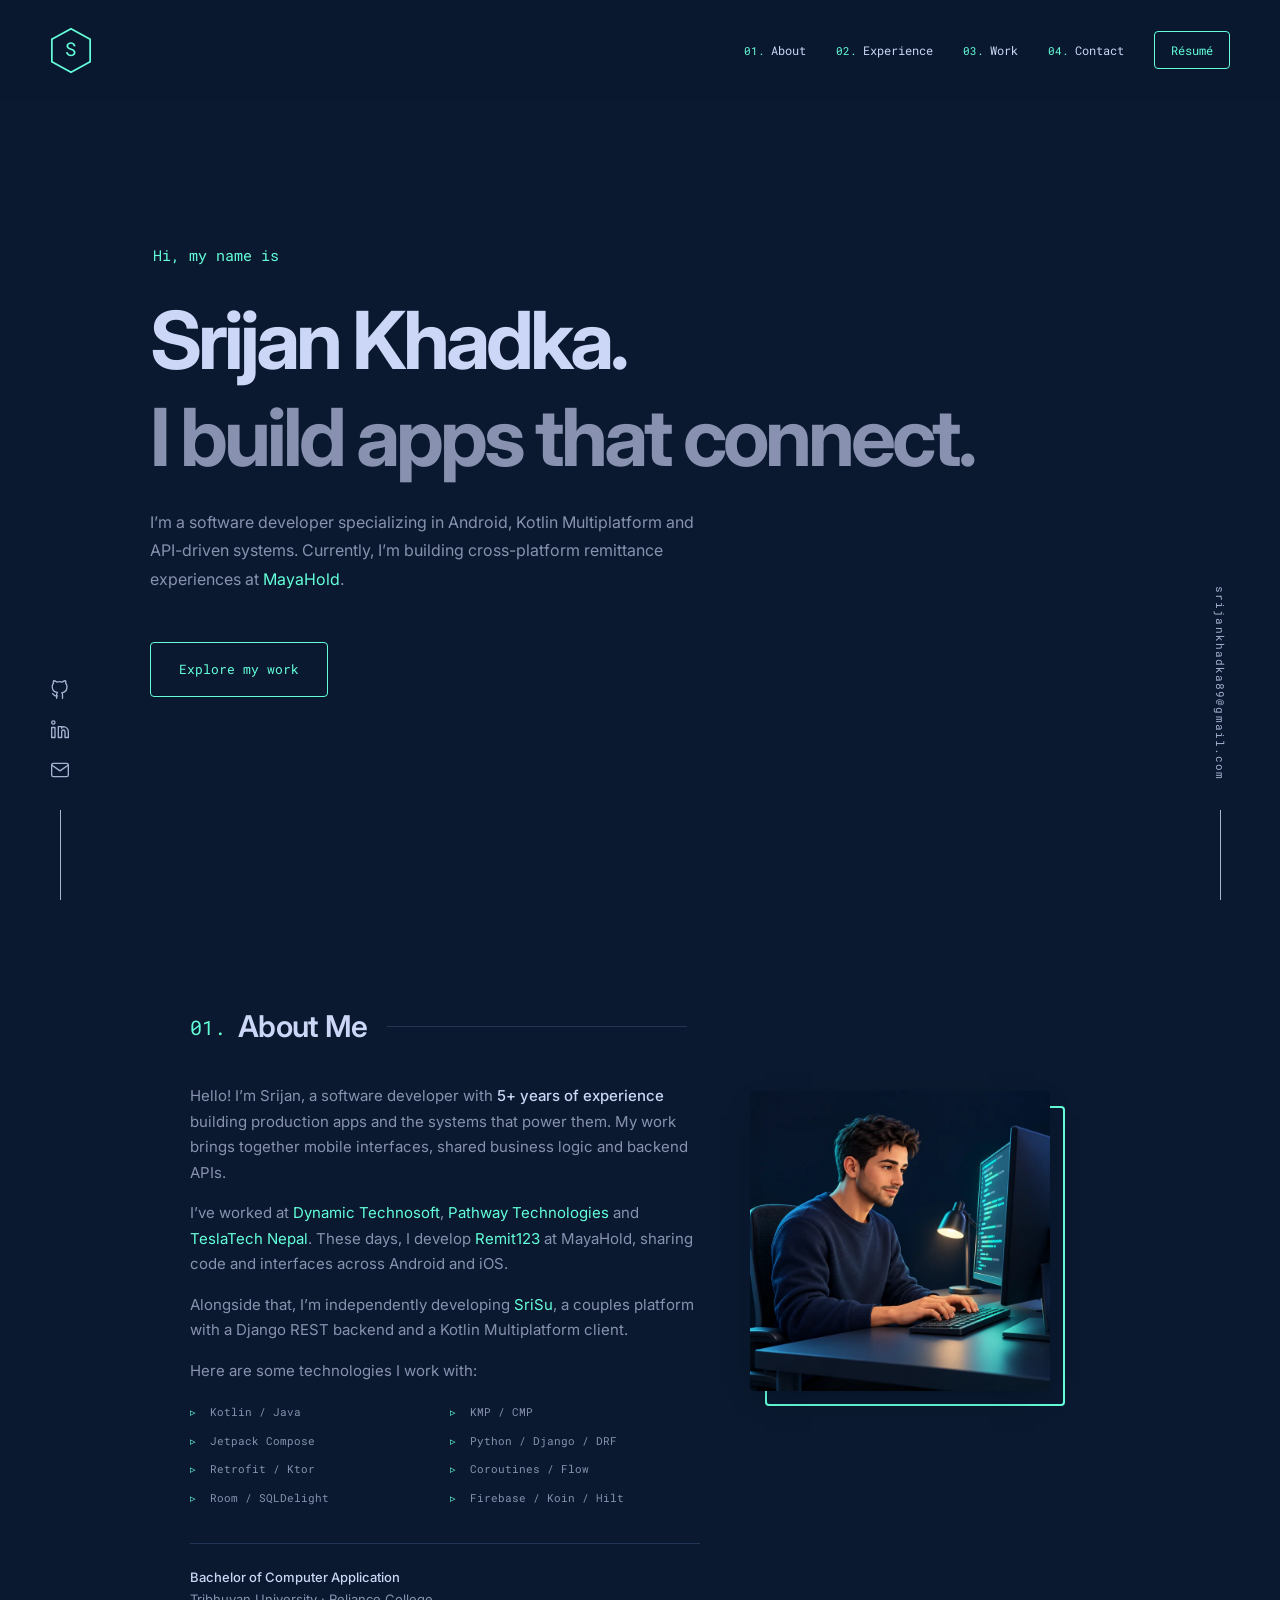
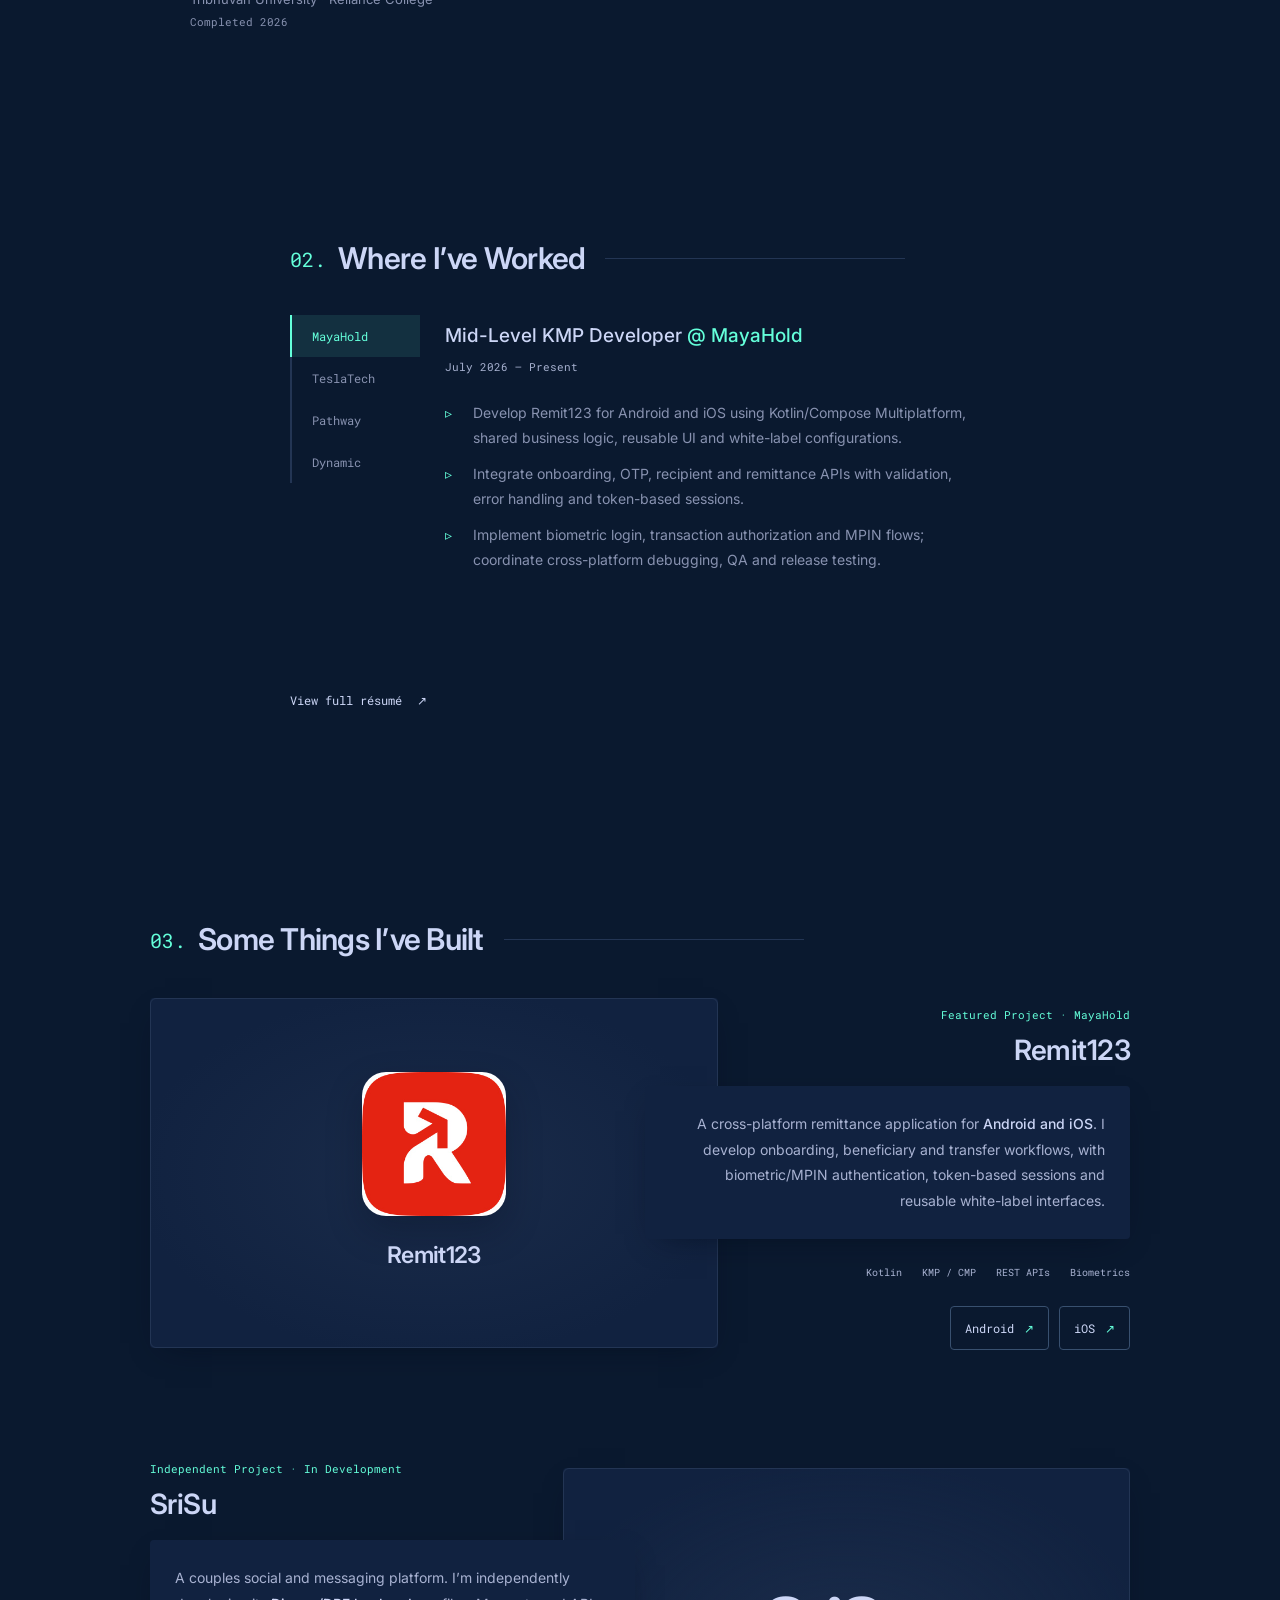
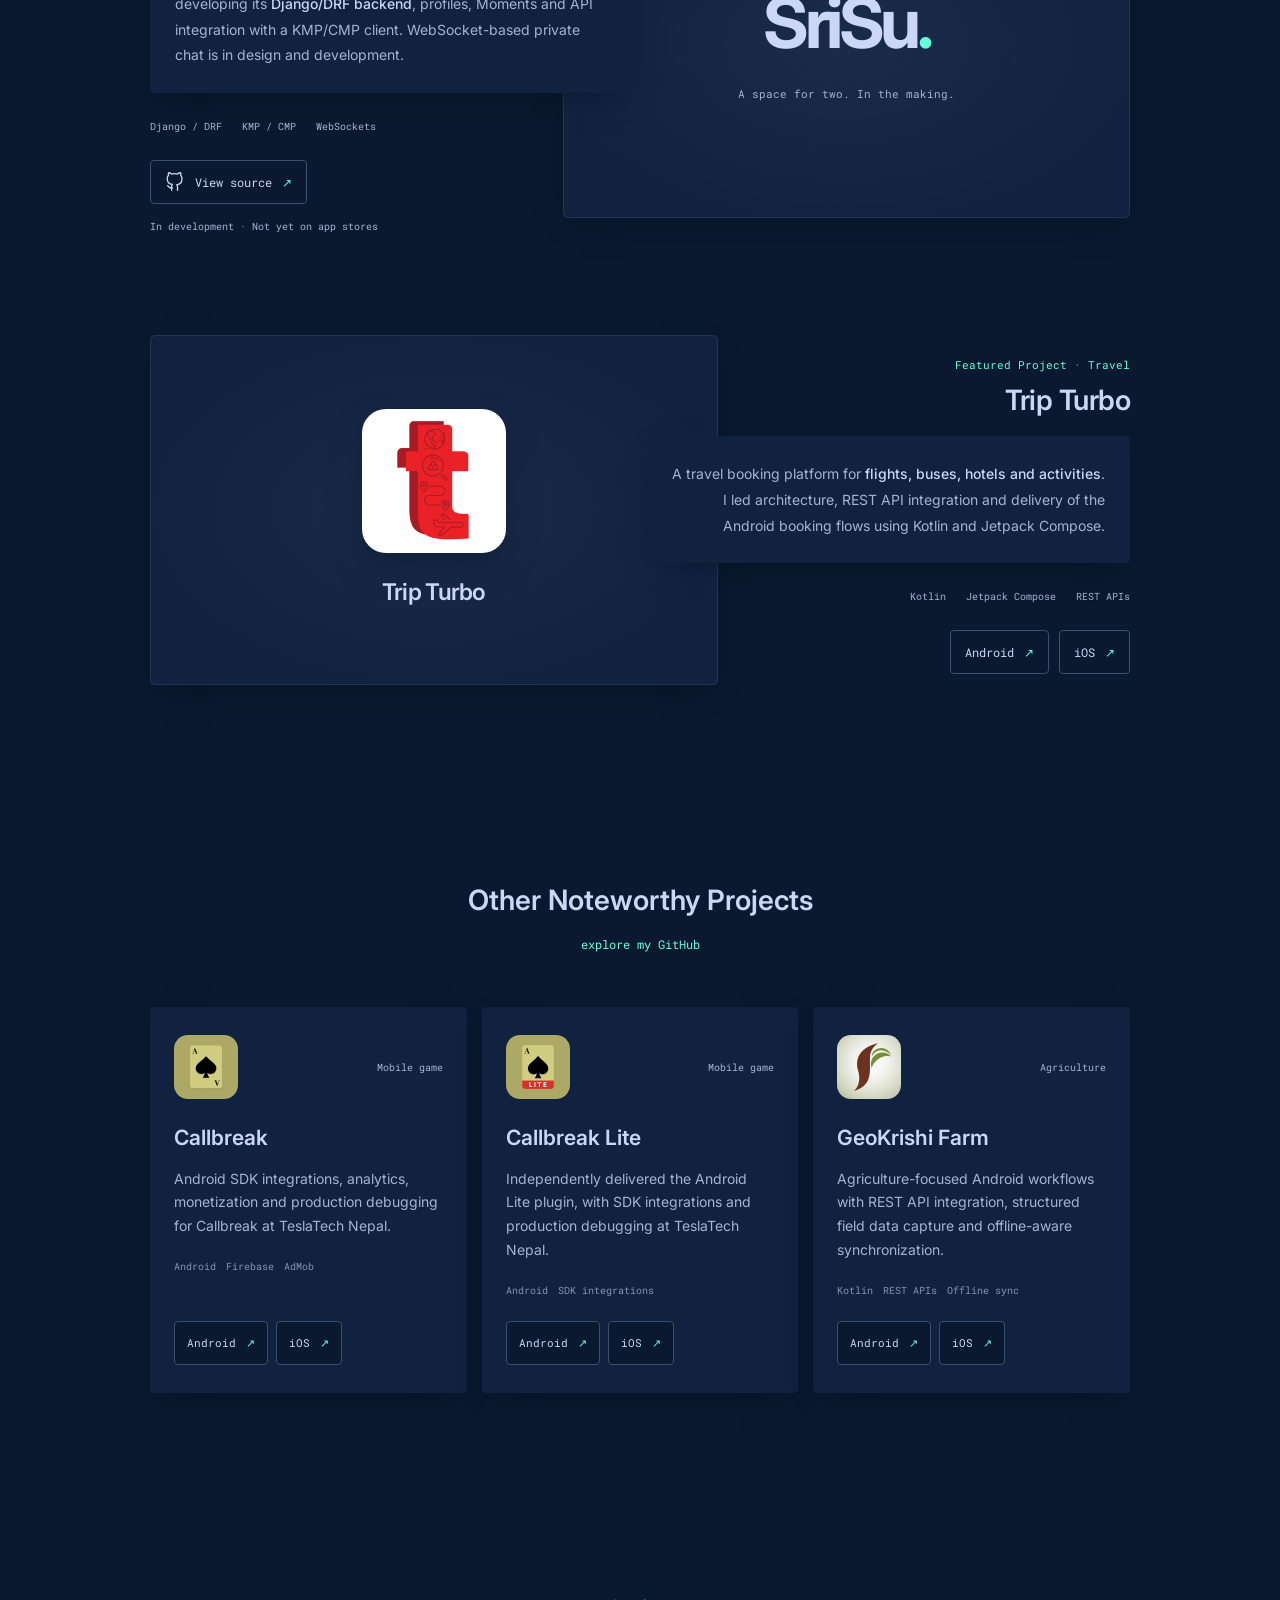
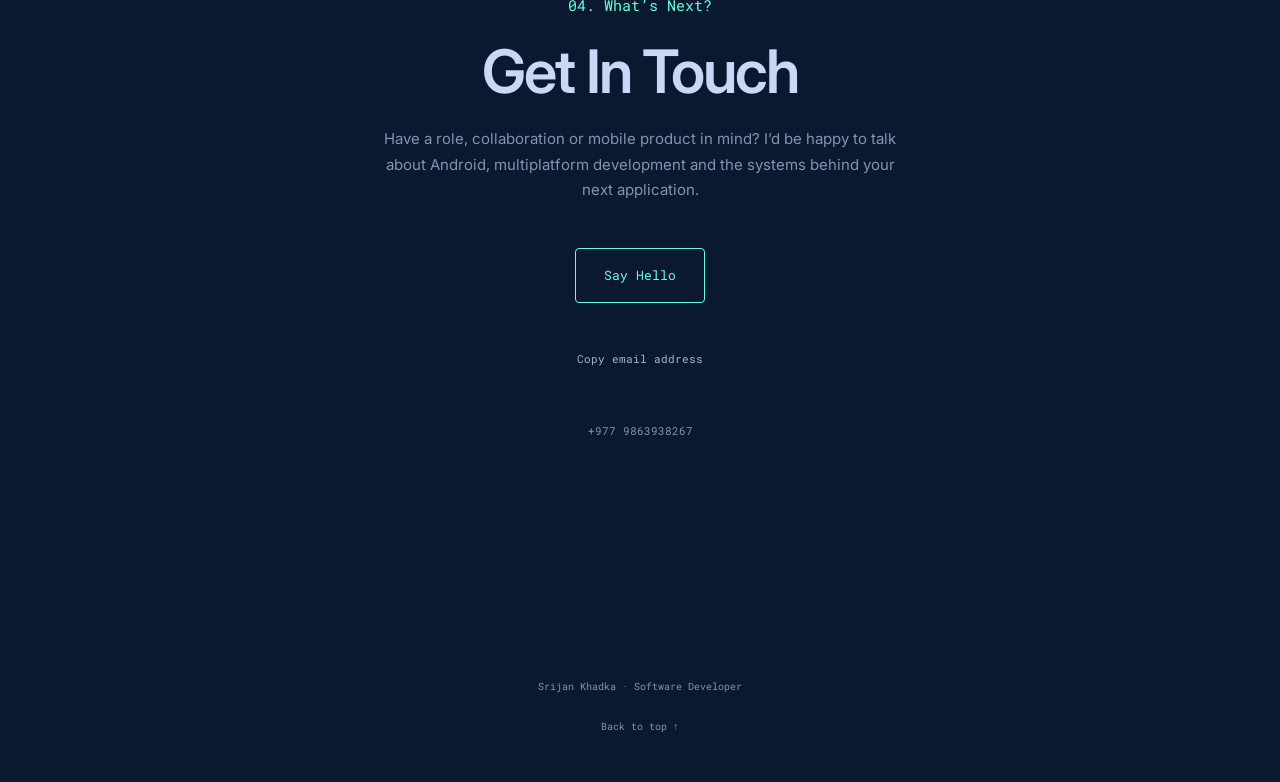
==== commit b92594b4: "Replace About Me initials with a generated programmer illustration" ====
--- a/index.html
+++ b/index.html
@@ -3,7 +3,7 @@
 <meta charset="utf-8"><meta name="viewport" content="width=device-width,initial-scale=1"><meta name="theme-color" content="#0a192f">
 <meta name="description" content="Srijan Khadka is a software developer specializing in Android, Kotlin Multiplatform and API-driven systems. Explore his work, experience and résumé.">
 <meta property="og:type" content="website"><meta property="og:title" content="Srijan Khadka | Software Developer"><meta property="og:description" content="I build apps that connect. Android, Kotlin Multiplatform and API-driven systems."><meta property="og:url" content="https://srizan12.github.io/Portfolio-Srijan-Khadka/"><meta property="og:image" content="https://srizan12.github.io/Portfolio-Srijan-Khadka/social-preview.png"><meta name="twitter:card" content="summary_large_image">
-<link rel="canonical" href="https://srizan12.github.io/Portfolio-Srijan-Khadka/"><link rel="icon" href="favicon.svg" type="image/svg+xml"><link rel="preconnect" href="https://fonts.googleapis.com"><link rel="preconnect" href="https://fonts.gstatic.com" crossorigin><link href="https://fonts.googleapis.com/css2?family=Inter:wght@400;500;600;700&family=Roboto+Mono:wght@400;500&display=swap" rel="stylesheet"><link rel="stylesheet" href="styles.css?v=3"><script src="app.js?v=3" defer></script><title>Srijan Khadka | Software Developer</title>
+<link rel="canonical" href="https://srizan12.github.io/Portfolio-Srijan-Khadka/"><link rel="icon" href="favicon.svg" type="image/svg+xml"><link rel="preconnect" href="https://fonts.googleapis.com"><link rel="preconnect" href="https://fonts.gstatic.com" crossorigin><link href="https://fonts.googleapis.com/css2?family=Inter:wght@400;500;600;700&family=Roboto+Mono:wght@400;500&display=swap" rel="stylesheet"><link rel="stylesheet" href="styles.css?v=4"><script src="app.js?v=3" defer></script><title>Srijan Khadka | Software Developer</title>
 </head><body>
 <a class="skip-to-content button" href="#content">Skip to content</a>
 <svg class="icon-definitions" aria-hidden="true" xmlns="http://www.w3.org/2000/svg"><defs>
@@ -23,7 +23,7 @@
 <p>I’ve worked at <a href="#experience" class="inline-link" data-employer="dynamic">Dynamic Technosoft</a>, <a href="#experience" class="inline-link" data-employer="pathway">Pathway Technologies</a> and <a href="#experience" class="inline-link" data-employer="tesla">TeslaTech Nepal</a>. These days, I develop <a href="#remit123" class="inline-link">Remit123</a> at MayaHold, sharing code and interfaces across Android and iOS.</p>
 <p>Alongside that, I’m independently developing <a href="#srisu" class="inline-link">SriSu</a>, a couples platform with a Django REST backend and a Kotlin Multiplatform client.</p><p>Here are some technologies I work with:</p>
 <ul class="skills-list"><li>Kotlin / Java</li><li>KMP / CMP</li><li>Jetpack Compose</li><li>Python / Django / DRF</li><li>Retrofit / Ktor</li><li>Coroutines / Flow</li><li>Room / SQLDelight</li><li>Firebase / Koin / Hilt</li></ul><p class="education"><strong>Bachelor of Computer Application</strong><br>Tribhuvan University · Reliance College<br><span>Completed 2026</span></p>
-</div><div class="portrait-frame" aria-label="Srijan Khadka monogram"><div class="portrait-art"><span class="portrait-code" aria-hidden="true">&lt;developer /&gt;</span><span class="portrait-initials" aria-hidden="true">SK<span>.</span></span><span class="portrait-caption">Android & Multiplatform</span><span class="portrait-caption secondary">Kotlin · Java · Python</span></div></div></div></section>
+</div><div class="portrait-frame"><img class="portrait-illustration" src="assets/about-programmer.webp" width="768" height="768" alt="Stylized illustration of a developer programming at a desk, lit by a mint-colored screen" loading="lazy" decoding="async"></div></div></section>
 <section class="jobs-section" id="experience" aria-labelledby="experience-title"><h2 class="numbered-heading" id="experience-title"><span>02.</span> Where I’ve Worked</h2><div class="jobs-inner"><div class="job-tablist" role="tablist" aria-label="Employers" aria-orientation="vertical"><button id="tab-maya" role="tab" aria-selected="true" aria-controls="panel-maya" tabindex="0">MayaHold</button><button id="tab-tesla" role="tab" aria-selected="false" aria-controls="panel-tesla" tabindex="-1">TeslaTech</button><button id="tab-pathway" role="tab" aria-selected="false" aria-controls="panel-pathway" tabindex="-1">Pathway</button><button id="tab-dynamic" role="tab" aria-selected="false" aria-controls="panel-dynamic" tabindex="-1">Dynamic</button></div><div class="job-panels">
 <article id="panel-maya" class="job-panel" role="tabpanel" aria-labelledby="tab-maya" tabindex="0"><h3>Mid-Level KMP Developer <span>@ MayaHold</span></h3><p class="job-range">July 2026 — Present</p><ul class="fancy-list"><li>Develop Remit123 for Android and iOS using Kotlin/Compose Multiplatform, shared business logic, reusable UI and white-label configurations.</li><li>Integrate onboarding, OTP, recipient and remittance APIs with validation, error handling and token-based sessions.</li><li>Implement biometric login, transaction authorization and MPIN flows; coordinate cross-platform debugging, QA and release testing.</li></ul></article>
 <article id="panel-tesla" class="job-panel" role="tabpanel" aria-labelledby="tab-tesla" tabindex="0"><h3>Mid-Level Android Developer <span>@ TeslaTech Nepal</span></h3><p class="job-range">July 2025 — July 2026</p><ul class="fancy-list"><li>Built Android plugins and SDK integrations for AdMob, Firebase, authentication, notifications, in-app updates and deep links.</li><li>Supported Callbreak and Callbreak Lite, independently delivered the Lite plugin, and resolved crashes, ANRs and integration issues.</li><li>Built a WebRTC/VoIP prototype with signaling.</li></ul></article>
--- a/styles.css
+++ b/styles.css
@@ -5,14 +5,14 @@
 :root{--navy:#0a192f;--dark-navy:#020c1b;--light-navy:#112240;--lightest-navy:#233554;--navy-shadow:rgba(2,12,27,.7);--slate:#8892b0;--light-slate:#a8b2d1;--lightest-slate:#ccd6f6;--white:#e6f1ff;--green:#64ffda;--green-tint:rgba(100,255,218,.1);--font-sans:'Inter',-apple-system,BlinkMacSystemFont,'Segoe UI',sans-serif;--font-mono:'Roboto Mono','SF Mono',Consolas,monospace;--transition:all .25s cubic-bezier(.645,.045,.355,1);--nav-height:100px;--tab-height:42px}
 *,:before,:after{box-sizing:border-box}html{scroll-behavior:smooth;scroll-padding-top:100px;scrollbar-width:thin;scrollbar-color:#495670 var(--navy)}body{margin:0;background:var(--navy);color:var(--slate);font-family:var(--font-sans);font-size:16px;line-height:1.7;-webkit-font-smoothing:antialiased}::selection{background:var(--lightest-navy);color:var(--lightest-slate)}::-webkit-scrollbar{width:12px}::-webkit-scrollbar-track{background:var(--navy)}::-webkit-scrollbar-thumb{background:#495670;border:3px solid var(--navy);border-radius:10px}h1,h2,h3{margin:0 0 10px;font-weight:600;color:var(--lightest-slate);line-height:1.1}p{margin:0 0 15px}p:last-child{margin-bottom:0}a{display:inline-block;text-decoration:none;color:inherit;position:relative;transition:var(--transition)}a:hover{color:var(--green)}button{font:inherit;cursor:pointer}button,a{-webkit-tap-highlight-color:transparent}a:focus-visible,button:focus-visible,[tabindex]:focus-visible{outline:2px dashed var(--green);outline-offset:5px}strong{font-weight:500;color:var(--lightest-slate)}.inline-link{color:var(--green)}.inline-link:after{content:'';position:absolute;bottom:2px;left:0;width:0;height:1px;background:var(--green);transition:width .25s}.inline-link:hover:after{width:100%}.button{font-family:var(--font-mono);font-size:13px;line-height:1;color:var(--green);border:1px solid var(--green);border-radius:4px;padding:20px 28px;background:transparent;transition:var(--transition)}.button:hover,.button:focus-visible{box-shadow:4px 4px 0 var(--green);transform:translate(-5px,-5px);outline:none}.small-button{padding:12px 16px;font-size:12px}.icon{width:20px;height:20px;fill:none;stroke:currentColor;stroke-width:1.6;stroke-linecap:round;stroke-linejoin:round;vertical-align:middle}.icon-definitions{position:absolute;width:0;height:0;overflow:hidden}
 .site-header{position:fixed;top:0;left:0;z-index:20;padding:0 50px;width:100%;height:var(--nav-height);display:flex;align-items:center;background:rgba(10,25,47,.85);backdrop-filter:blur(10px);transition:var(--transition)}.site-header.scrolled{height:70px;box-shadow:0 10px 30px -10px var(--navy-shadow)}.site-header.nav-hidden:not(:focus-within){transform:translateY(-100%)}.navigation{width:100%;display:flex;align-items:center;justify-content:space-between;color:var(--lightest-slate);font-family:var(--font-mono)}.logo{color:var(--green);height:47px;width:42px;flex-shrink:0}.logo svg{height:100%;width:100%;fill:none;stroke:currentColor;stroke-width:2}.logo text{fill:currentColor;stroke:none;font-family:var(--font-mono);font-size:22px}.logo:hover{transform:translate(-3px,-3px);filter:drop-shadow(3px 3px 0 #64ffda35)}.desktop-links{display:flex;align-items:center}.desktop-links ol{display:flex;align-items:center;padding:0;margin:0;list-style:none;counter-reset:nav}.desktop-links li{margin:0 5px;font-size:12px;counter-increment:nav}.desktop-links li a{padding:10px}.desktop-links li a:before{content:'0' counter(nav) '.';color:var(--green);margin-right:6px;font-size:11px}.desktop-links .small-button{margin-left:15px}.menu-toggle{display:none;border:0;background:transparent;padding:10px 0 10px 10px;color:var(--green)}.menu-toggle span{display:block;width:30px;height:2px;background:currentColor;margin:6px 0 6px auto}.menu-toggle span:nth-child(2){width:25px}.menu-toggle span:nth-child(3){width:20px}.mobile-menu{margin:0 0 0 auto;top:0;right:0;bottom:0;max-height:none;width:min(75vw,400px);height:100dvh;max-width:none;background:var(--light-navy);color:var(--lightest-slate);border:0;box-shadow:-10px 0 30px -15px var(--navy-shadow);padding:50px 30px}.mobile-menu::backdrop{background:#020c1ba8;backdrop-filter:blur(5px)}.mobile-menu[open]{display:flex;align-items:center;justify-content:center}.mobile-menu nav{text-align:center;font-family:var(--font-mono)}.mobile-menu ol{list-style:none;padding:0;margin:0 0 35px;counter-reset:mobile-nav}.mobile-menu li{counter-increment:mobile-nav;margin:10px 0}.mobile-menu li a{padding:10px;font-size:16px}.mobile-menu li a:before{content:'0' counter(mobile-nav) '.';display:block;color:var(--green);font-size:13px;margin-bottom:5px}.menu-close{position:absolute;top:18px;right:25px;border:0;background:transparent;color:var(--green);font-size:45px;font-weight:300}.side-rail{position:fixed;bottom:0;z-index:10;width:40px;color:var(--light-slate)}.side-rail:after{content:'';display:block;width:1px;height:90px;background:var(--light-slate);margin:0 auto}.social-rail{left:40px}.social-rail ul{list-style:none;padding:0;margin:0 0 20px;display:flex;align-items:center;flex-direction:column}.social-rail a{padding:10px;line-height:1}.social-rail a:hover{transform:translateY(-3px)}.email-rail{right:40px;display:flex;flex-direction:column;align-items:center}.email-rail a{margin:20px auto;padding:10px;writing-mode:vertical-rl;font-family:var(--font-mono);font-size:11px;letter-spacing:.1em}.email-rail a:hover{transform:translateY(-3px)}
-main{max-width:1600px;padding:0 150px;margin:0 auto;width:100%}section{margin:0 auto;padding:100px 0;max-width:1000px}.hero{min-height:100svh;display:flex;flex-direction:column;justify-content:center;align-items:flex-start;padding:140px 0 100px}.hero-greeting{margin:0 0 27px 3px;color:var(--green);font-family:var(--font-mono);font-size:15px}.big-heading{margin:0;font-size:clamp(40px,6.5vw,80px);letter-spacing:-.05em;font-weight:700}.hero h2{margin-top:9px;color:var(--slate);line-height:1.1}.hero-description{max-width:550px;margin:27px 0 0;line-height:1.8;font-size:16px}.hero-cta{margin-top:48px}.numbered-heading{display:flex;align-items:center;position:relative;margin:10px 0 40px;width:100%;font-size:clamp(24px,4vw,30px);white-space:nowrap;letter-spacing:-.025em}.numbered-heading>span{margin-right:12px;color:var(--green);font-family:var(--font-mono);font-size:clamp(16px,3vw,20px);font-weight:400;letter-spacing:0}.numbered-heading:after{content:'';display:block;position:relative;top:0;width:300px;height:1px;margin-left:20px;background:var(--lightest-navy)}.about-section{max-width:900px}.about-inner{display:grid;grid-template-columns:3fr 2fr;gap:50px}.about-text{font-size:15px}.skills-list{display:grid;grid-template-columns:repeat(2,minmax(140px,1fr));gap:0 10px;padding:0;margin:20px 0 0;list-style:none}.skills-list li{position:relative;padding-left:20px;margin-bottom:10px;font-family:var(--font-mono);font-size:11px}.skills-list li:before,.fancy-list li:before{content:'▹';position:absolute;left:0;color:var(--green)}.education{font-size:13px;border-top:1px solid var(--lightest-navy);padding-top:22px;margin-top:25px!important}.education span{font-family:var(--font-mono);font-size:11px}.portrait-frame{position:relative;max-width:300px;margin-top:8px;isolation:isolate;align-self:start}.portrait-art{aspect-ratio:1;position:relative;display:flex;flex-direction:column;justify-content:center;align-items:center;background:#113d43;color:var(--green);border-radius:4px;transition:var(--transition);background-image:linear-gradient(#64ffda06 1px,transparent 1px),linear-gradient(90deg,#64ffda06 1px,transparent 1px);background-size:25px 25px}.portrait-frame:after{content:'';position:absolute;top:15px;left:15px;width:100%;aspect-ratio:1;border:2px solid var(--green);border-radius:4px;z-index:-1;transition:var(--transition)}.portrait-frame:hover .portrait-art{transform:translate(-4px,-4px);background-color:#144a49}.portrait-frame:hover:after{transform:translate(4px,4px)}.portrait-initials{font-size:90px;line-height:1.2;font-weight:700;letter-spacing:-.08em}.portrait-initials>span{color:var(--lightest-slate)}.portrait-code{font-family:var(--font-mono);font-size:11px;position:absolute;top:25px;left:25px;opacity:.75}.portrait-caption{font-family:var(--font-mono);font-size:11px;margin-top:12px}.portrait-caption.secondary{font-size:10px;color:var(--light-slate);margin-top:6px}
+main{max-width:1600px;padding:0 150px;margin:0 auto;width:100%}section{margin:0 auto;padding:100px 0;max-width:1000px}.hero{min-height:100svh;display:flex;flex-direction:column;justify-content:center;align-items:flex-start;padding:140px 0 100px}.hero-greeting{margin:0 0 27px 3px;color:var(--green);font-family:var(--font-mono);font-size:15px}.big-heading{margin:0;font-size:clamp(40px,6.5vw,80px);letter-spacing:-.05em;font-weight:700}.hero h2{margin-top:9px;color:var(--slate);line-height:1.1}.hero-description{max-width:550px;margin:27px 0 0;line-height:1.8;font-size:16px}.hero-cta{margin-top:48px}.numbered-heading{display:flex;align-items:center;position:relative;margin:10px 0 40px;width:100%;font-size:clamp(24px,4vw,30px);white-space:nowrap;letter-spacing:-.025em}.numbered-heading>span{margin-right:12px;color:var(--green);font-family:var(--font-mono);font-size:clamp(16px,3vw,20px);font-weight:400;letter-spacing:0}.numbered-heading:after{content:'';display:block;position:relative;top:0;width:300px;height:1px;margin-left:20px;background:var(--lightest-navy)}.about-section{max-width:900px}.about-inner{display:grid;grid-template-columns:3fr 2fr;gap:50px}.about-text{font-size:15px}.skills-list{display:grid;grid-template-columns:repeat(2,minmax(140px,1fr));gap:0 10px;padding:0;margin:20px 0 0;list-style:none}.skills-list li{position:relative;padding-left:20px;margin-bottom:10px;font-family:var(--font-mono);font-size:11px}.skills-list li:before,.fancy-list li:before{content:'▹';position:absolute;left:0;color:var(--green)}.education{font-size:13px;border-top:1px solid var(--lightest-navy);padding-top:22px;margin-top:25px!important}.education span{font-family:var(--font-mono);font-size:11px}.portrait-frame{position:relative;max-width:300px;margin-top:8px;isolation:isolate;align-self:start}.portrait-frame:after{content:'';position:absolute;top:15px;left:15px;width:100%;aspect-ratio:1;border:2px solid var(--green);border-radius:4px;z-index:-1;transition:var(--transition)}.portrait-frame:hover .portrait-frame:hover:after{transform:translate(4px,4px)}
 .jobs-section{max-width:700px}.jobs-inner{display:flex;min-height:350px}.job-tablist{flex-shrink:0;position:relative;display:flex;flex-direction:column;min-width:130px}.job-tablist button{display:flex;align-items:center;width:100%;height:var(--tab-height);padding:0 20px;border:0;border-left:2px solid var(--lightest-navy);background:transparent;color:var(--slate);font-family:var(--font-mono);font-size:12px;text-align:left;white-space:nowrap;transition:var(--transition)}.job-tablist button[aria-selected=true]{color:var(--green);border-color:var(--green);background:var(--green-tint)}.job-tablist button:hover,.job-tablist button:focus-visible{color:var(--green);background:var(--light-navy)}.job-panels{width:100%;min-width:0;margin-left:20px}.job-panel{padding:8px 5px;animation:panel-in .25s ease}.job-panel[hidden]{display:none}.job-panel h3{font-size:19px;line-height:1.4;font-weight:500;margin-bottom:8px}.job-panel h3 span{color:var(--green)}.job-range{font-family:var(--font-mono);font-size:11px;margin-bottom:25px;color:var(--light-slate)}.fancy-list{padding:0;margin:0;list-style:none;font-size:14px;line-height:1.75}.fancy-list li{position:relative;padding-left:28px;margin-bottom:12px}.resume-link{font-size:12px;font-family:var(--font-mono);color:var(--lightest-slate);margin-top:25px}.resume-link span{margin-left:8px}.featured-projects{list-style:none;padding:0;margin:0}.featured-project{position:relative;display:grid;gap:10px;grid-template-columns:repeat(12,1fr);align-items:center;scroll-margin-top:100px}.featured-project:not(:last-child){margin-bottom:100px}.project-content{position:relative;grid-column:1/7;grid-row:1/-1;z-index:2}.project-overline{margin:10px 0;color:var(--green);font-family:var(--font-mono);font-size:11px;font-weight:400}.project-title{font-size:28px;letter-spacing:-.02em;margin:0 0 20px}.project-description{position:relative;z-index:2;padding:25px;background:var(--light-navy);color:var(--light-slate);border-radius:4px;box-shadow:0 10px 30px -15px var(--navy-shadow);font-size:14px;line-height:1.85}.project-tech-list{display:flex;flex-wrap:wrap;position:relative;z-index:2;margin:25px 0 10px;padding:0;list-style:none}.project-tech-list li{margin:0 20px 5px 0;font-family:var(--font-mono);font-size:10px;color:var(--light-slate);white-space:nowrap}.project-links{display:flex;align-items:center;position:relative;margin:10px 0 0 -10px;color:var(--lightest-slate)}.project-links a{padding:10px;display:flex;align-items:center}.project-text-link{font-family:var(--font-mono);font-size:11px;gap:12px}.project-image{grid-column:6/-1;grid-row:1/-1;position:relative;z-index:1;border-radius:4px;background:var(--green);box-shadow:0 10px 30px -15px var(--navy-shadow);overflow:hidden}.project-image img{display:block;width:100%;height:auto;aspect-ratio:700/430;object-fit:cover;filter:grayscale(100%) contrast(1) brightness(90%);mix-blend-mode:multiply;transition:var(--transition)}.project-image:after{content:'';pointer-events:none;position:absolute;inset:0;background:var(--navy);mix-blend-mode:screen;transition:var(--transition)}.project-image a{display:block}.featured-project:hover .project-image{background:transparent}.featured-project:hover .project-image img{filter:none;mix-blend-mode:normal}.featured-project:hover .project-image:after{opacity:0}.featured-project:nth-child(odd) .project-content{grid-column:7/-1;text-align:right}.featured-project:nth-child(odd) .project-image{grid-column:1/8}.featured-project:nth-child(odd) .project-tech-list{justify-content:flex-end}.featured-project:nth-child(odd) .project-tech-list li{margin:0 0 5px 20px}.featured-project:nth-child(odd) .project-links{justify-content:flex-end;margin-left:0;margin-right:-10px}
 .other-projects{text-align:center}.other-projects>h2{font-size:28px}.archive-link{font-family:var(--font-mono);font-size:12px;margin-top:8px}.project-grid{display:grid;grid-template-columns:1fr 1fr;gap:15px;margin-top:50px;text-align:left}.project-card{display:flex;flex-direction:column;justify-content:flex-start;padding:32px 28px;background:var(--light-navy);border-radius:4px;box-shadow:0 10px 30px -15px var(--navy-shadow);transition:var(--transition)}.project-card:hover{transform:translateY(-7px)}.project-card:hover h3{color:var(--green)}.card-top{display:flex;align-items:center;justify-content:space-between;gap:20px;margin-bottom:32px}.folder-icon{height:40px;width:40px;stroke-width:1;color:var(--green)}.card-category{font-family:var(--font-mono);font-size:10px}.project-card h3{font-size:21px;line-height:1.3;margin-bottom:15px;transition:var(--transition)}.project-card p{font-size:14px;color:var(--light-slate);margin-bottom:20px}.card-tech{display:flex;flex-wrap:wrap;gap:15px;list-style:none;margin:auto 0 0;padding:0;font-family:var(--font-mono);font-size:10px}.contact-section{max-width:600px;text-align:center;margin:0 auto 100px;padding-top:100px}.overline{font-family:var(--font-mono);font-size:15px;font-weight:400;color:var(--green);margin-bottom:20px}.contact-section h2{font-size:clamp(40px,6vw,60px);letter-spacing:-.035em}.contact-section>p:not(.overline){font-size:15px;margin:22px auto 0;max-width:540px}.contact-button{margin-top:45px}.contact-extra{display:flex;flex-direction:column;align-items:center;gap:9px;margin-top:35px;font-family:var(--font-mono);font-size:11px}.copy-email{color:var(--light-slate);background:transparent;border:0;font-family:inherit;font-size:inherit;padding:5px}.copy-email:hover{color:var(--green)}.copy-status{color:var(--green);font-size:10px;min-height:14px}.site-footer{display:flex;align-items:center;justify-content:center;flex-direction:column;min-height:100px;padding:20px 100px 30px;text-align:center;font-family:var(--font-mono);font-size:10px;line-height:1.8}.site-footer p{margin:0}.site-footer a:hover{color:var(--green)}.footer-top{margin-top:12px;font-size:10px}.footer-socials{display:none;gap:25px;margin-bottom:25px}.skip-to-content{position:fixed;top:0;left:-9999px;z-index:100}.skip-to-content:focus{left:0;background:var(--green);color:var(--navy)}[data-reveal]{transition:opacity .6s ease,transform .6s ease}[data-reveal].awaiting-reveal{opacity:0;transform:translateY(20px)}@keyframes panel-in{from{opacity:0;transform:translateY(5px)}to{opacity:1;transform:none}}
 @media(min-width:769px) and (prefers-reduced-motion:no-preference){.hero>*{animation:hero-in .6s both}.hero>*:nth-child(2){animation-delay:.1s}.hero>*:nth-child(3){animation-delay:.2s}.hero>*:nth-child(4){animation-delay:.3s}.hero>*:nth-child(5){animation-delay:.4s}@keyframes hero-in{from{opacity:0;transform:translateY(15px)}to{opacity:1;transform:translateY(0)}}}
 @media(max-width:1080px){main{padding:0 100px}.site-header{padding:0 40px}.social-rail{left:20px}.email-rail{right:20px}.numbered-heading:after{width:200px}.featured-project:nth-child(odd) .project-content{grid-column:5/-1}.project-content{grid-column:1/9}.big-heading{font-size:clamp(40px,6.5vw,70px)}}
 @media(max-width:768px){main{padding:0 50px}.site-header{padding:0 25px;height:80px}.desktop-links{display:none}.menu-toggle{display:block}.side-rail{display:none}section{padding:80px 0}.hero{padding:130px 0 90px;min-height:100svh}.big-heading{font-size:clamp(40px,8vw,64px)}.hero-greeting{font-size:13px}.hero-description{font-size:15px;max-width:530px}.numbered-heading:after{width:100%}.about-inner{display:block}.portrait-frame{width:70%;margin:50px auto 0}.about-text{font-size:14px}.featured-project{box-shadow:0 10px 30px -15px var(--navy-shadow);background:var(--light-navy);border-radius:4px;overflow:hidden}.featured-project:not(:last-child){margin-bottom:70px}.featured-project .project-content,.featured-project:nth-child(odd) .project-content{grid-column:1/-1;padding:40px 40px 30px;text-align:left;height:100%;display:flex;flex-direction:column;justify-content:center;z-index:3}.featured-project .project-image,.featured-project:nth-child(odd) .project-image{grid-column:1/-1;height:100%;opacity:.12}.project-image img,.project-image a{height:100%;width:100%;object-fit:cover}.project-image:after{opacity:1!important}.project-description{padding:20px 0;background:transparent;box-shadow:none;font-size:14px}.project-title{margin-bottom:0;color:var(--white)}.featured-project:nth-child(odd) .project-tech-list,.project-tech-list{justify-content:flex-start;margin:10px 0}.featured-project:nth-child(odd) .project-tech-list li,.project-tech-list li{margin:0 12px 5px 0;color:var(--lightest-slate)}.featured-project:nth-child(odd) .project-links,.project-links{justify-content:flex-start;margin:10px 0 0 -10px}.project-grid{grid-template-columns:1fr}.project-card{padding:30px}.contact-section{margin-bottom:50px}.footer-socials{display:flex}.site-footer{padding:20px 25px 30px}.jobs-section{padding-top:110px}}
 @media(max-width:600px){.jobs-inner{display:block;min-height:440px}.job-tablist{flex-direction:row;overflow-x:auto;margin:0 0 30px;max-width:100%;scrollbar-width:thin}.job-tablist button{justify-content:center;min-width:115px;width:auto;padding:0 14px;border-left:0;border-bottom:2px solid var(--lightest-navy);text-align:center;font-size:11px;flex-shrink:0}.job-panels{margin-left:0}.job-panel h3{font-size:18px}.job-range{font-size:10px}.numbered-heading{font-size:25px}.numbered-heading:after{margin-left:12px}.skills-list{font-size:10px}.contact-section h2{font-size:45px}}
-@media(max-width:480px){main{padding:0 25px}section{padding:60px 0}.hero{padding:130px 0 85px;min-height:100svh}.hero-greeting{margin-bottom:22px}.big-heading{font-size:clamp(38px,9vw,45px);letter-spacing:-.045em}.hero h2{margin-top:12px;line-height:1.15}.hero-description{font-size:14px;margin-top:24px}.hero-cta{margin-top:35px}.numbered-heading{font-size:22px;white-space:normal;line-height:1.3}.numbered-heading span{font-size:16px;margin-right:9px;white-space:nowrap}.numbered-heading:after{flex:1;min-width:15px}.about-text{font-size:14px}.portrait-frame{width:75%;margin-top:40px}.portrait-initials{font-size:80px}.skills-list{grid-template-columns:1fr 1fr;gap:0 10px}.skills-list li{font-size:10px;padding-left:15px}.featured-project .project-content,.featured-project:nth-child(odd) .project-content{padding:28px 25px 22px}.featured-project:not(:last-child){margin-bottom:30px}.project-title{font-size:25px}.project-overline{font-size:9px}.project-description{font-size:13px}.project-tech-list li{font-size:9px}.other-projects>h2{font-size:25px}.project-grid{margin-top:35px}.contact-section{padding-top:80px}.contact-section>p:not(.overline){font-size:14px}.overline{font-size:13px}.jobs-section{padding-top:90px}.fancy-list{font-size:13px}.fancy-list li{padding-left:22px}.job-panel{padding-left:0;padding-right:0}.job-tablist button{min-width:105px}.job-panel h3{font-size:17px}.job-panel h3 span{display:block;margin-top:3px}}
+@media(max-width:480px){main{padding:0 25px}section{padding:60px 0}.hero{padding:130px 0 85px;min-height:100svh}.hero-greeting{margin-bottom:22px}.big-heading{font-size:clamp(38px,9vw,45px);letter-spacing:-.045em}.hero h2{margin-top:12px;line-height:1.15}.hero-description{font-size:14px;margin-top:24px}.hero-cta{margin-top:35px}.numbered-heading{font-size:22px;white-space:normal;line-height:1.3}.numbered-heading span{font-size:16px;margin-right:9px;white-space:nowrap}.numbered-heading:after{flex:1;min-width:15px}.about-text{font-size:14px}.portrait-frame{width:75%;margin-top:40px}.skills-list{grid-template-columns:1fr 1fr;gap:0 10px}.skills-list li{font-size:10px;padding-left:15px}.featured-project .project-content,.featured-project:nth-child(odd) .project-content{padding:28px 25px 22px}.featured-project:not(:last-child){margin-bottom:30px}.project-title{font-size:25px}.project-overline{font-size:9px}.project-description{font-size:13px}.project-tech-list li{font-size:9px}.other-projects>h2{font-size:25px}.project-grid{margin-top:35px}.contact-section{padding-top:80px}.contact-section>p:not(.overline){font-size:14px}.overline{font-size:13px}.jobs-section{padding-top:90px}.fancy-list{font-size:13px}.fancy-list li{padding-left:22px}.job-panel{padding-left:0;padding-right:0}.job-tablist button{min-width:105px}.job-panel h3{font-size:17px}.job-panel h3 span{display:block;margin-top:3px}}
 @media(prefers-reduced-motion:reduce){html{scroll-behavior:auto}*,*:before,*:after{animation:none!important;transition:none!important}.site-header.nav-hidden{transform:none!important}[data-reveal].awaiting-reveal{opacity:1;transform:none}}
 
 /* Official app icons and direct store links. */
@@ -47,3 +47,7 @@
 @media(max-width:1080px) and (min-width:769px){.project-brand .brand-visual{align-items:flex-end;padding-right:40px}.featured-project:nth-child(odd) .brand-visual{align-items:flex-start;padding-left:40px}.project-brand .app-logo{width:115px;height:115px}.brand-name{font-size:19px}.srisu-wordmark{font-size:50px}.brand-caption{max-width:130px}.project-grid{grid-template-columns:repeat(2,minmax(0,1fr))}}
 @media(max-width:768px){.featured-project{display:flex;flex-direction:column;gap:0;overflow:visible}.featured-project .project-image,.featured-project:nth-child(odd) .project-image{order:-1;width:100%;height:auto;opacity:1}.project-brand .brand-visual{min-height:210px;padding:28px;gap:15px;border-radius:4px 4px 0 0}.project-brand .app-logo{width:96px;height:96px;border-radius:18px}.brand-name{font-size:20px}.srisu-wordmark{font-size:58px}.featured-project .project-content,.featured-project:nth-child(odd) .project-content{width:100%;padding-top:24px}.featured-project:nth-child(odd) .store-links{justify-content:flex-start}.project-grid{grid-template-columns:repeat(2,minmax(0,1fr))}.brand-caption{font-size:10px}}
 @media(max-width:600px){.project-grid{grid-template-columns:1fr}.project-card{padding:28px}.card-logo{width:64px;height:64px}}
+
+/* Generated About Me illustration, delivered as a compact WebP. */
+.portrait-illustration{display:block;width:100%;height:auto;aspect-ratio:1;object-fit:cover;border-radius:4px;box-shadow:0 10px 30px -15px var(--navy-shadow);transition:var(--transition)}
+.portrait-frame:hover .portrait-illustration{transform:translate(-4px,-4px)}
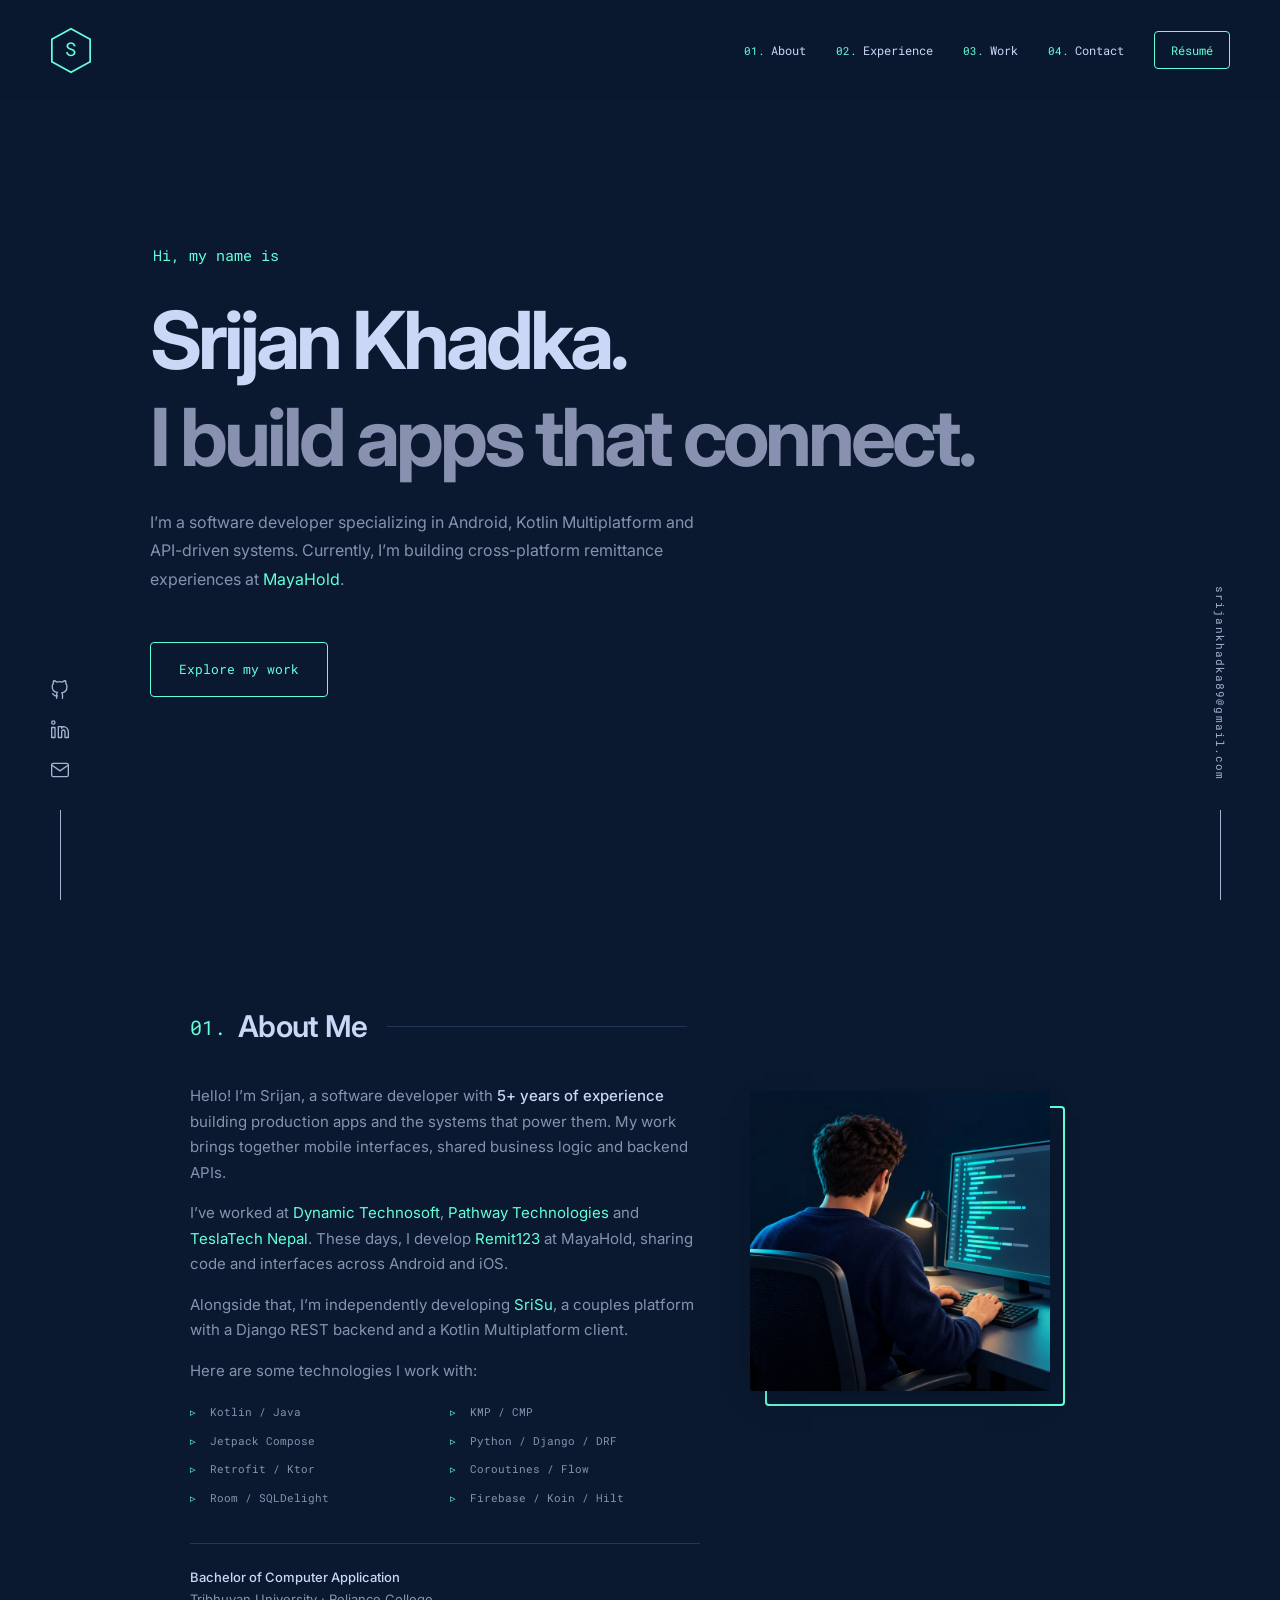
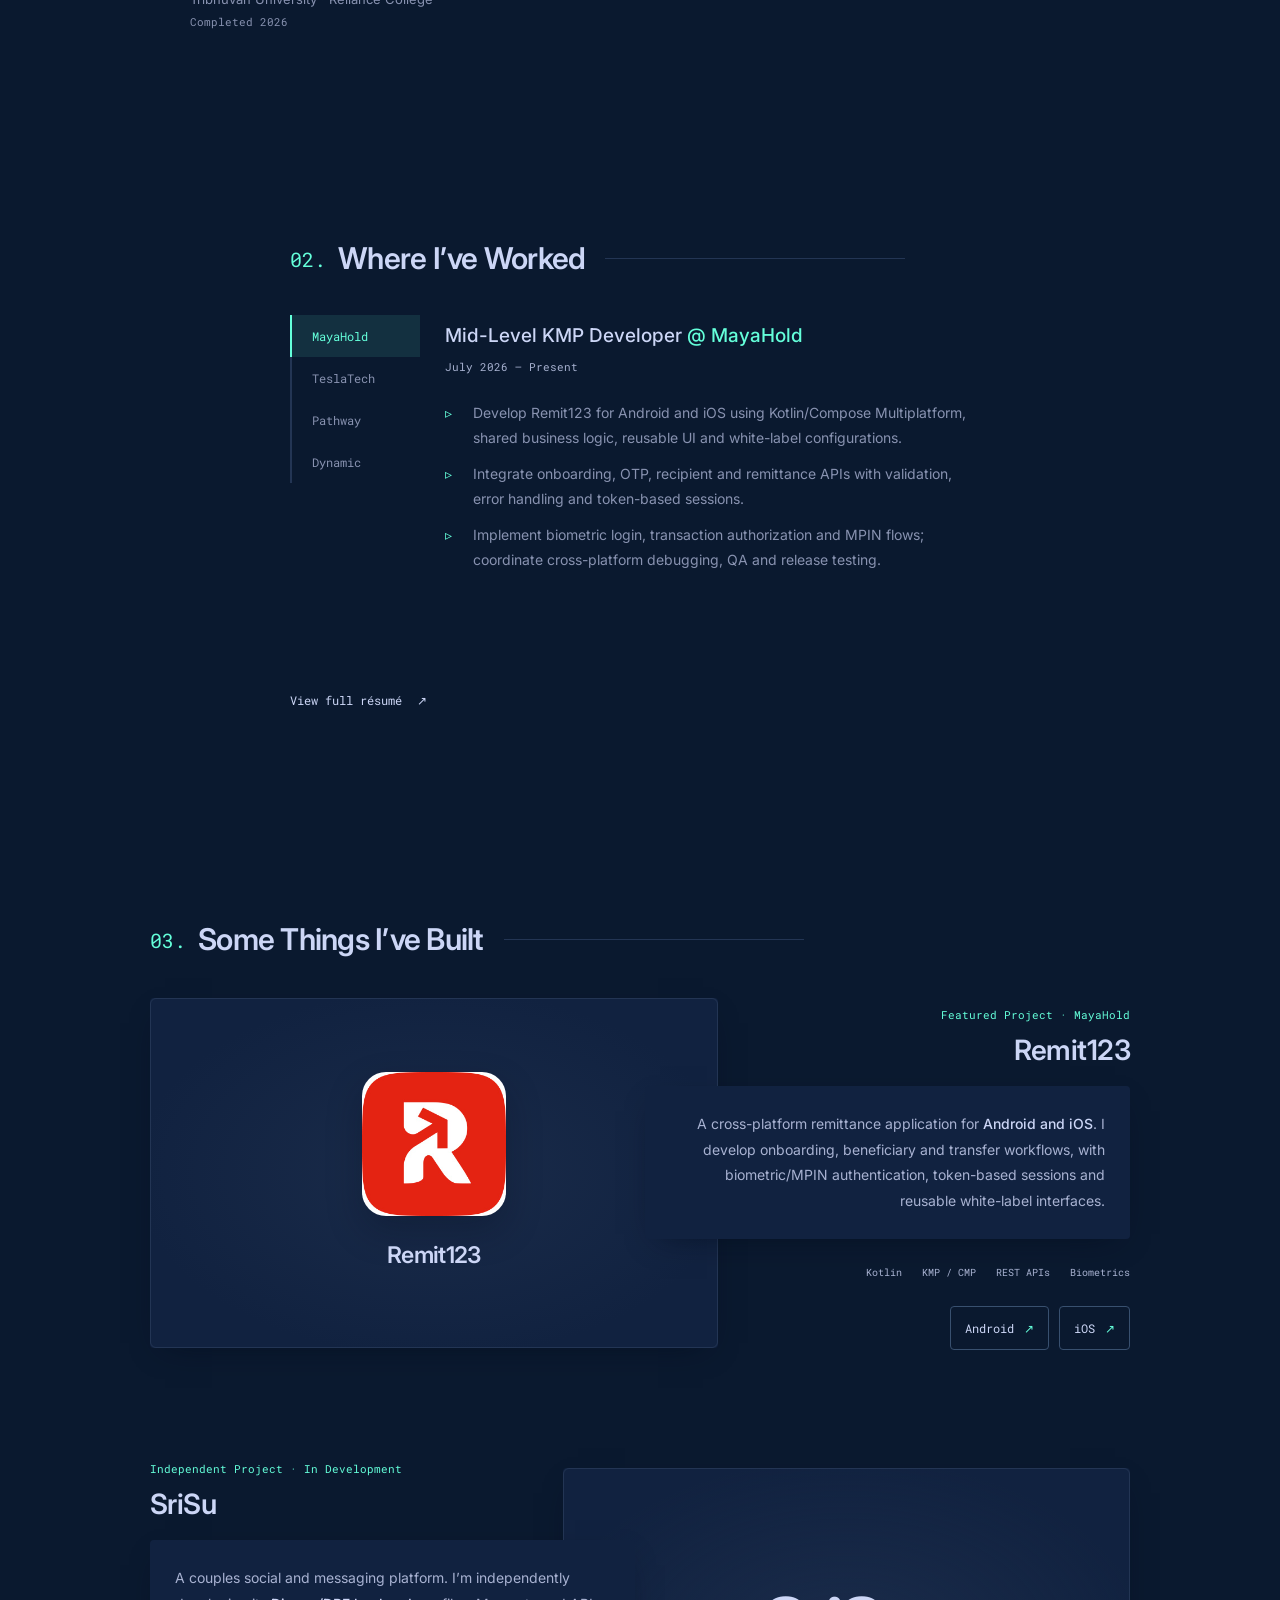
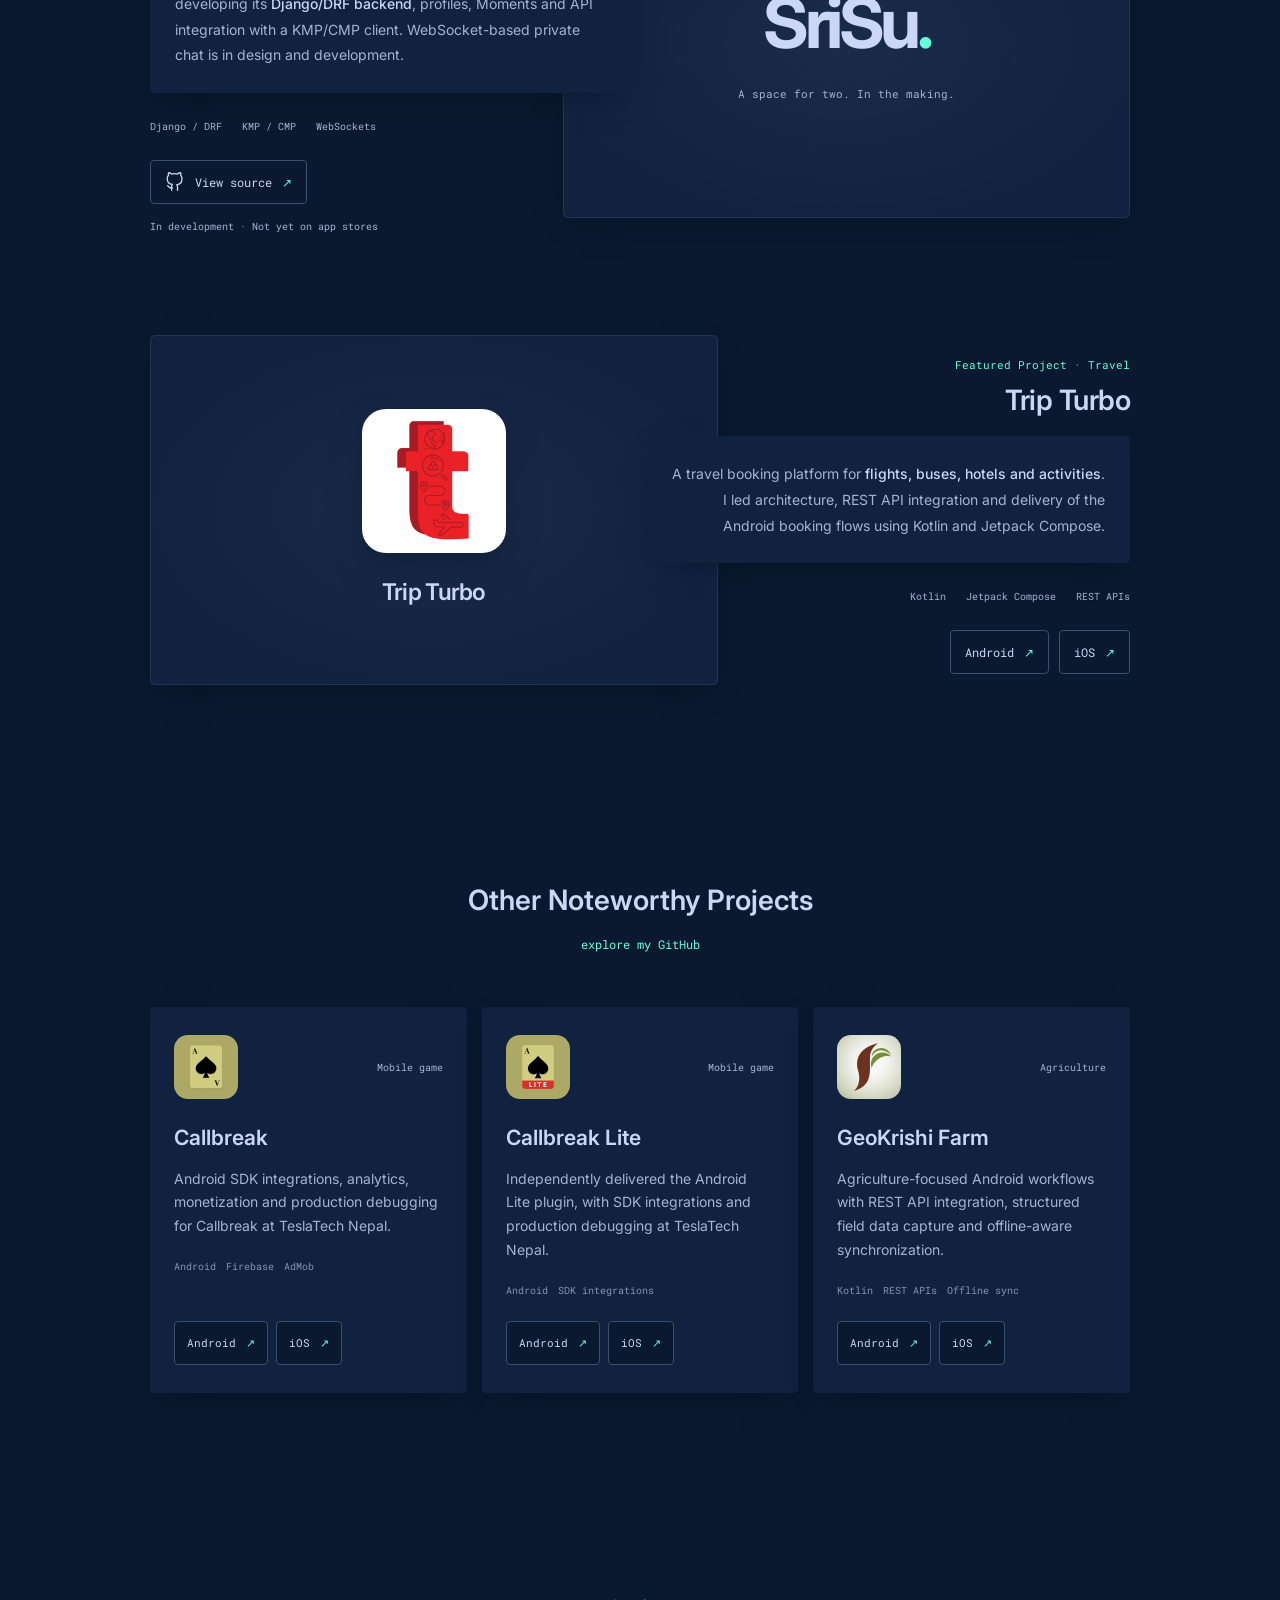
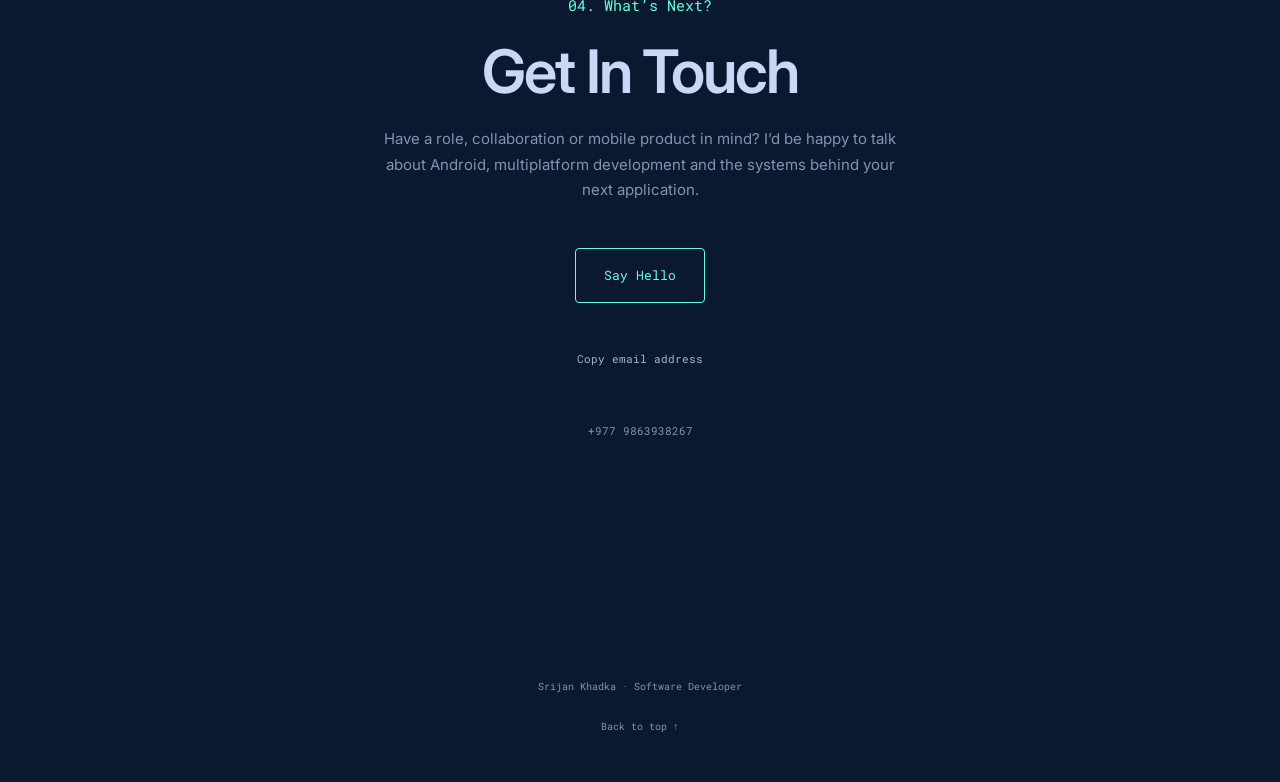
==== commit 2d042498: "Hide programmer face with rear-view About Me illustration" ====
--- a/index.html
+++ b/index.html
@@ -23,7 +23,7 @@
 <p>I’ve worked at <a href="#experience" class="inline-link" data-employer="dynamic">Dynamic Technosoft</a>, <a href="#experience" class="inline-link" data-employer="pathway">Pathway Technologies</a> and <a href="#experience" class="inline-link" data-employer="tesla">TeslaTech Nepal</a>. These days, I develop <a href="#remit123" class="inline-link">Remit123</a> at MayaHold, sharing code and interfaces across Android and iOS.</p>
 <p>Alongside that, I’m independently developing <a href="#srisu" class="inline-link">SriSu</a>, a couples platform with a Django REST backend and a Kotlin Multiplatform client.</p><p>Here are some technologies I work with:</p>
 <ul class="skills-list"><li>Kotlin / Java</li><li>KMP / CMP</li><li>Jetpack Compose</li><li>Python / Django / DRF</li><li>Retrofit / Ktor</li><li>Coroutines / Flow</li><li>Room / SQLDelight</li><li>Firebase / Koin / Hilt</li></ul><p class="education"><strong>Bachelor of Computer Application</strong><br>Tribhuvan University · Reliance College<br><span>Completed 2026</span></p>
-</div><div class="portrait-frame"><img class="portrait-illustration" src="assets/about-programmer.webp" width="768" height="768" alt="Stylized illustration of a developer programming at a desk, lit by a mint-colored screen" loading="lazy" decoding="async"></div></div></section>
+</div><div class="portrait-frame"><img class="portrait-illustration" src="assets/about-programmer-back-view.webp" width="768" height="768" alt="Rear-view illustration of a developer programming at a desk, with their face hidden and a mint-lit screen" loading="lazy" decoding="async"></div></div></section>
 <section class="jobs-section" id="experience" aria-labelledby="experience-title"><h2 class="numbered-heading" id="experience-title"><span>02.</span> Where I’ve Worked</h2><div class="jobs-inner"><div class="job-tablist" role="tablist" aria-label="Employers" aria-orientation="vertical"><button id="tab-maya" role="tab" aria-selected="true" aria-controls="panel-maya" tabindex="0">MayaHold</button><button id="tab-tesla" role="tab" aria-selected="false" aria-controls="panel-tesla" tabindex="-1">TeslaTech</button><button id="tab-pathway" role="tab" aria-selected="false" aria-controls="panel-pathway" tabindex="-1">Pathway</button><button id="tab-dynamic" role="tab" aria-selected="false" aria-controls="panel-dynamic" tabindex="-1">Dynamic</button></div><div class="job-panels">
 <article id="panel-maya" class="job-panel" role="tabpanel" aria-labelledby="tab-maya" tabindex="0"><h3>Mid-Level KMP Developer <span>@ MayaHold</span></h3><p class="job-range">July 2026 — Present</p><ul class="fancy-list"><li>Develop Remit123 for Android and iOS using Kotlin/Compose Multiplatform, shared business logic, reusable UI and white-label configurations.</li><li>Integrate onboarding, OTP, recipient and remittance APIs with validation, error handling and token-based sessions.</li><li>Implement biometric login, transaction authorization and MPIN flows; coordinate cross-platform debugging, QA and release testing.</li></ul></article>
 <article id="panel-tesla" class="job-panel" role="tabpanel" aria-labelledby="tab-tesla" tabindex="0"><h3>Mid-Level Android Developer <span>@ TeslaTech Nepal</span></h3><p class="job-range">July 2025 — July 2026</p><ul class="fancy-list"><li>Built Android plugins and SDK integrations for AdMob, Firebase, authentication, notifications, in-app updates and deep links.</li><li>Supported Callbreak and Callbreak Lite, independently delivered the Lite plugin, and resolved crashes, ANRs and integration issues.</li><li>Built a WebRTC/VoIP prototype with signaling.</li></ul></article>
